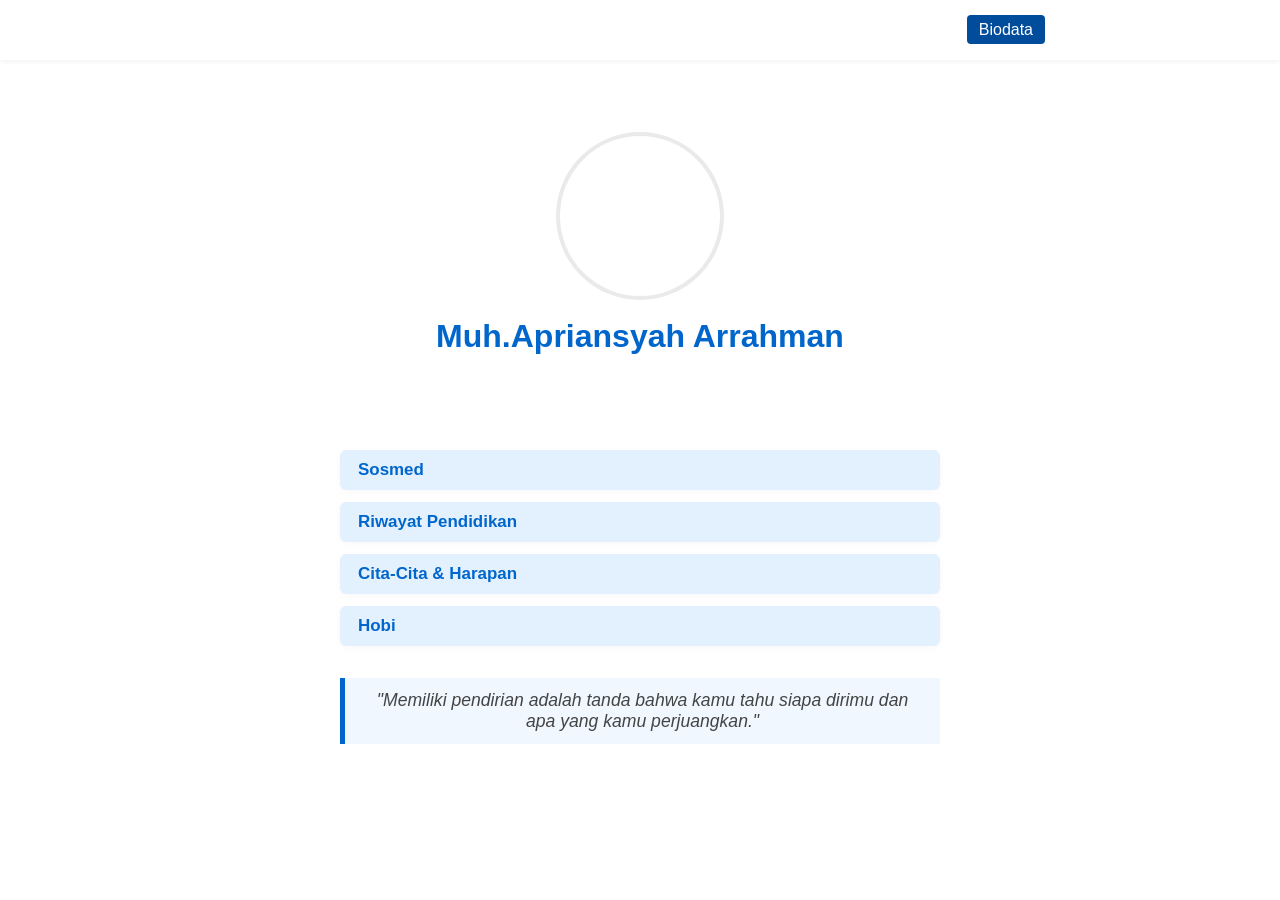
==== index.html @ 1ada5f0e "Update index.html" ====
<!DOCTYPE html>
<html lang="id">
<head>
  <meta charset="UTF-8">
  <title>Portofolio Muh.Apriansyah Arrahman</title>
  <meta name="viewport" content="width=device-width, initial-scale=1">
  <link rel="stylesheet" href="styles.css">
</head>
<body>
  <nav>
    <div class="logo">Portofolio Apriansyah</div>
    <ul>
      <li><a href="index.html" class="active">Biodata</a></li>
      <li><a href="sertifikat.html">Sertifikat & Tugas Axioo</a></li>
    </ul>
  </nav>
  <main>
    <section class="profile">
      <img src="https://lh3.googleusercontent.com/pw/AP1GczM9omMpFRRs9jEtkfubiuEHny5ncO3_6ibOb6iXV03_Xhl9aN7wzc6ErPuLuN6myYLabBY90lQU3naogq-uwGoFqXs6pdebX9ud8Vuxd70d9fZKc6xIDfNibgYt22-oZBkkeu_MbKSJtzGYifjt_HAG=w494-h878-s-no-gm?authuser=0.jpg" alt="Foto Profil" class="profile-img">
      <h1>Muh.Apriansyah Arrahman</h1>
      <p><strong>Tempat, Tanggal Lahir:</strong> Makassar, 27 April 2009</p>
      <p><strong>Alamat:</strong> Tae, Desa Rompegading</p>
      <div class="accordion">
        <div class="accordion-item">
          <button class="accordion-btn">Sosmed</button>
          <div class="accordion-content">
            <ul>
              <li>
                <a href="mailto:yayankyayank158@gmail.com" target="_blank">Gmail: yayankyayank158@gmail.com</a>
                <span class="desc">Email utama untuk kontak pribadi dan profesional.</span>
              </li>
              <li>
                <a href="https://www.instagram.com/2__YANZ__7" target="_blank">Instagram: 2__YANZ__7</a>
                <span class="desc">Akun utama Instagram.</span>
              </li>
              <li>
                <a href="https://www.instagram.com/daeng_balmond" target="_blank">Instagram: daeng_balmond</a>
                <span class="desc">Akun kedua Instagram.</span>
              </li>
              <li>
                <a href="https://wa.me/6282279405818" target="_blank">WhatsApp: 082279405818</a>
                <span class="desc">Nomor WhatsApp untuk komunikasi langsung.</span>
              </li>
              <li>
                <a href="https://linktr.ee/2__yazanova__7" target="_blank">Linktree: 2__yazanova__7</a>
                <span class="desc">Kumpulan semua sosial media dalam satu link.</span>
                <a href="https://open.spotify.com/playlist/4R5gS467TDxlMpwClTVDOT?si=AqBzMHuURHuiN7xP3XbJpg&pi=jsRCf9xqQNeu3" target="_blank">spotify: zanova playlist</a>
                <span class="desc">hanya playlist biasa doang kok.</span> 
              </li>
            </ul>
          </div>
        </div>
        <div class="accordion-item">
          <button class="accordion-btn">Riwayat Pendidikan</button>
          <div class="accordion-content">
            <ul>
              <li><strong>TK:</strong> TK Pembina</li>
              <li><strong>SD:</strong> SDN 3 Kalenrunge (Kelas 1 - 5), SDN 74 Lawara (Kelas 6)</li>
              <li><strong>SMP:</strong> SMPN 3 Lilliriaja</li>
              <li><strong>SMK:</strong> SMKN 3 Soppeng<br>
                  <span class="desc">Jurusan: Teknik Jaringan Komputer dan Telekomunikasi (TJKT)</span>
              </li>
            </ul>
          </div>
        </div>
        <div class="accordion-item">
          <button class="accordion-btn">Cita-Cita & Harapan</button>
          <div class="accordion-content">
            <p>Saya bercita-cita menjadi seorang wirausaha di bidang jaringan komputer atau sistem telekomunikasi. Harapan saya adalah terus belajar dan mengembangkan kemampuan saya untuk berkontribusi dalam dunia teknologi.</p>
          </div>
        </div>
        <div class="accordion-item">
          <button class="accordion-btn">Hobi</button>
          <div class="accordion-content">
            <ul>
              <li>Bermain game (Mobile Legend)</li>
              <li>Bulutangkis</li>
            </ul>
          </div>
        </div>
      </div>
      <blockquote>
        "Memiliki pendirian adalah tanda bahwa kamu tahu siapa dirimu dan apa yang kamu perjuangkan."
      </blockquote>
    </section>
  </main>
  <script src="script.js"></script>
</body>
</html>
---- styles.css ----
body {
  font-family: 'Segoe UI', Arial, sans-serif;
  /* Updated background to your specified image */
  background-image: url('https://images.unsplash.com/photo-1662638600476-d563fffbb072?q=80&w=870&auto=format& fit=pangkas&ixlib=rb-4.1.0&ixid=M3wxMjA3fDB8MHxwaG90by1wYWdlfHx8fGVufDB8fHx8fA%3D%3D.jpg');
  background-size: cover;
  background-repeat: no-repeat;
  background-attachment: fixed;
  background-position: center center;
  margin: 0;
  color: #ffffff;
  /* overflow-x: hidden; */ /* Ini bisa dihapus jika tidak ada lagi animasi horizontal */
}

nav {
  /* Transparent background with blur for navigation bar, no color */
  background: transparent; /* Remove the background color */
  backdrop-filter: blur(8px); /* Blur effect */
  color: #fff;
  display: flex;
  align-items: center;
  padding: 0 24px;
  height: 60px;
  box-shadow: 0 2px 4px rgba(0,0,0,0.05);
  transition: background 0.3s ease-in-out, box-shadow 0.3s ease-in-out; /* Smooth transition for background and shadow */
}

nav.scrolled {
  background: rgba(0, 0, 0, 0.7); /* Darker background when scrolled */
  box-shadow: 0 4px 8px rgba(0,0,0,0.2);
}

.logo {
  font-weight: bold;
  font-size: 1.3em;
  letter-spacing: 1px;
  margin-right: auto;
  /* opacity: 0; */ /* Hapus ini */
  /* transform: translateX(-20px); */ /* Hapus ini */
  /* animation: slideInLeft 0.5s forwards; */ /* Hapus ini */
}

nav ul {
  list-style: none;
  display: flex;
  gap: 18px;
  margin: 0;
  padding: 0;
}

nav ul li {
  /* opacity: 0; */ /* Hapus ini */
  /* transform: translateY(-20px); */ /* Hapus ini */
  /* animation: slideInTop 0.5s forwards; */ /* Hapus ini */
}

/* Hapus bagian ini jika tidak ada lagi staggering animation */
/* nav ul li:nth-child(1) { animation-delay: 0.1s; } */
/* nav ul li:nth-child(2) { animation-delay: 0.2s; } */

nav ul li a {
  color: #fff;
  text-decoration: none;
  font-weight: 500;
  padding: 6px 12px;
  border-radius: 4px;
  transition: background .2s, transform 0.2s ease-in-out; /* Add transform for hover animation */
}

nav ul li a.active, nav ul li a:hover {
  background: #024c9c;
  transform: translateY(-3px); /* Slightly lift on hover */
}

main {
  max-width: 600px;
  margin: 40px auto 0 auto;
  /* Transparent background with blur for main content box, no color */
  background: transparent; /* Remove the background color */
  backdrop-filter: blur(8px); /* Blur effect */
  border-radius: 10px;
  padding: 32px 28px;
  box-shadow: 0 4px 12px rgb(255, 255, 255);
}

.profile-img {
  width: 160px;
  height: 160px;
  object-fit: cover;
  border-radius: 50%;
  margin-bottom: 18px;
  border: 4px solid #eaeaea;
  display: block;
  margin-left: auto;
  margin-right: auto;
  /* opacity: 0; */ /* Hapus ini */
  /* transform: translateY(20px); */ /* Hapus ini */
  /* transition: opacity 0.6s ease-out, transform 0.6s ease-out; */ /* Hapus ini */
}

/* Hapus ini */
/* .profile-img.fade-in {
  opacity: 1;
  transform: translateY(0);
} */

h1 {
  margin-top: 0;
  text-align: center;
  font-size: 2em;
  color: #0066cc;
  /* opacity: 0; */ /* Hapus ini */
  /* transform: translateY(20px); */ /* Hapus ini */
  /* transition: opacity 0.6s ease-out 0.2s, transform 0.6s ease-out 0.2s; */ /* Hapus ini */
}

/* Hapus ini */
/* h1.fade-in {
  opacity: 1;
  transform: translateY(0);
} */

.profile p {
  margin: 8px 0;
  /* opacity: 0; */ /* Hapus ini */
  /* transform: translateY(20px); */ /* Hapus ini */
  /* transition: opacity 0.6s ease-out 0.4s, transform 0.6s ease-out 0.4s; */ /* Hapus ini */
}

/* Hapus ini */
/* .profile p.fade-in {
  opacity: 1;
  transform: translateY(0);
} */

.accordion {
  margin: 24px 0;
}

.accordion-item {
  margin-bottom: 12px;
  /* opacity: 0; */ /* Hapus ini */
  /* transform: translateY(20px); */ /* Hapus ini */
  /* transition: opacity 0.6s ease-out, transform 0.6s ease-out; */ /* Hapus ini */
}

/* Hapus ini */
/* .accordion-item.fade-in {
  opacity: 1;
  transform: translateY(0);
} */

.accordion-btn {
  width: 100%;
  font-size: 1.06em;
  background: #e3f1ff;
  color: #0066cc;
  border: none;
  border-radius: 6px;
  padding: 10px 18px;
  text-align: left;
  cursor: pointer;
  outline: none;
  transition: background .2s, transform 0.2s ease-in-out; /* Add transform for hover */
  font-weight: 600;
  box-shadow: 0 2px 8px rgba(0,0,0,0.03);
}

.accordion-btn:hover, .accordion-btn.active {
  background: #d0e7ff;
  transform: translateY(-2px); /* Slightly lift button on hover */
}

.accordion-content {
  max-height: 0;
  overflow: hidden;
  transition: max-height 0.3s ease-out;
  background: #f9fbff;
  border-radius: 0 0 6px 6px;
  padding: 0 18px;
  box-shadow: inset 0 1px 4px rgba(0,0,0,0.02);
}

.accordion-content p, .accordion-content ul {
  padding: 18px 0;
  margin: 0;
  line-height: 1.6;
  color: #333;
}

.accordion-content ul {
  list-style-type: disc;
  padding-left: 20px;
}

.accordion-content ul li {
  margin-bottom: 5px;
}

.accordion-content strong {
  color: #0066cc;
}

.accordion-content .desc {
  display: block;
  font-size: 0.85em;
  color: #666;
  padding-bottom: 10px;
}

blockquote {
  font-style: italic;
  margin: 32px 0;
  padding: 12px 20px;
  border-left: 5px solid #0066cc;
  background: #f0f7ff;
  color: #444;
  font-size: 1.1em;
  text-align: center;
  /* opacity: 0; */ /* Hapus ini */
  /* transform: scale(0.9); */ /* Hapus ini */
  /* transition: opacity 0.6s ease-out, transform 0.6s ease-out; */ /* Hapus ini */
}

/* Hapus ini */
/* blockquote.fade-in {
  opacity: 1;
  transform: scale(1);
} */

.certificates .accordion-content a {
  color: #0066cc;
  text-decoration: none;
  font-weight: 600;
}

.certificates .accordion-content a:hover {
  text-decoration: underline;
}

footer {
  text-align: center;
  padding: 24px;
  margin-top: 40px;
  color: #777;
  font-size: 0.9em;
  border-top: 1px solid #eee;
}

/* Keyframe animations for navigation (biarkan ini tetap ada jika Anda ingin animasi awal navbar) */
@keyframes slideInLeft {
  from {
    opacity: 0;
    transform: translateX(-20px);
  }
  to {
    opacity: 1;
    transform: translateX(0);
  }
}

@keyframes slideInTop {
  from {
    opacity: 0;
    transform: translateY(-20px);
  }
  to {
    opacity: 1;
    transform: translateY(0);
  }
}

@media (max-width: 768px) {
  nav {
    flex-direction: column;
    height: auto;
    padding: 12px 24px;
  }

  .logo {
    margin-right: 0;
    margin-bottom: 12px;
  }

  nav ul {
    width: 100%;
    justify-content: center;
  }

  main {
    margin: 20px auto 0 auto;
    padding: 24px 20px;
  }
}
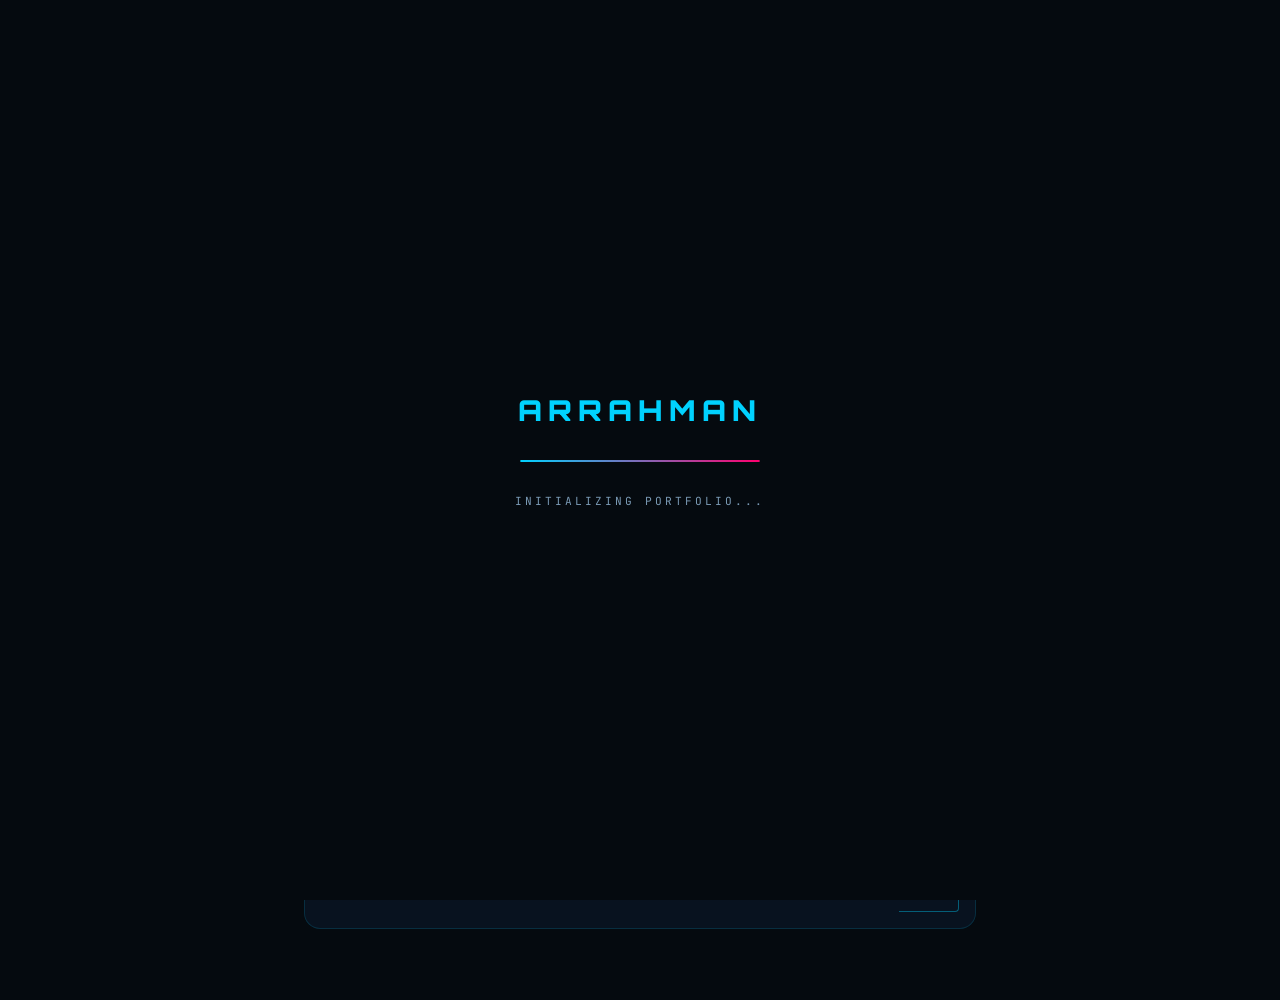
==== commit 2eda60ec: "Add files via upload" ====
--- a/index.html
+++ b/index.html
@@ -1,89 +1,176 @@
 <!DOCTYPE html>
-<html lang="id">
+<html lang="id" data-theme="dark">
 <head>
   <meta charset="UTF-8">
-  <title>Portofolio Muh.Apriansyah Arrahman</title>
+  <title>Apriansyah Arrahman — Portfolio</title>
   <meta name="viewport" content="width=device-width, initial-scale=1">
   <link rel="stylesheet" href="styles.css">
 </head>
 <body>
-  <nav>
-    <div class="logo">Portofolio Apriansyah</div>
+
+  <!-- CUSTOM CURSOR -->
+  <div class="cursor" id="cursor">
+    <div class="cursor-dot" id="cursor-dot"></div>
+  </div>
+  <div class="cursor cursor-ring" id="cursor-ring"></div>
+
+  <!-- LOADING SCREEN -->
+  <div id="loading-screen">
+    <div class="loader-logo">ARRAHMAN</div>
+    <div class="loader-bar-wrap">
+      <div class="loader-bar"></div>
+    </div>
+    <div class="loader-text">INITIALIZING PORTFOLIO...</div>
+  </div>
+
+  <!-- NAVBAR -->
+  <nav id="navbar">
+    <div class="logo">APRIANSYAH</div>
     <ul>
-      <li><a href="index.html" class="active">Biodata</a></li>
-      <li><a href="sertifikat.html">Sertifikat & Tugas Axioo</a></li>
+      <li><a href="index.html" class="active">[ BIODATA ]</a></li>
+      <li><a href="sertifikat.html">[ SERTIFIKAT ]</a></li>
     </ul>
+    <button class="theme-toggle" id="themeToggle" title="Toggle tema">🌙</button>
   </nav>
+
+  <!-- MAIN CONTENT -->
   <main>
     <section class="profile">
-      <img src="https://lh3.googleusercontent.com/pw/AP1GczM9omMpFRRs9jEtkfubiuEHny5ncO3_6ibOb6iXV03_Xhl9aN7wzc6ErPuLuN6myYLabBY90lQU3naogq-uwGoFqXs6pdebX9ud8Vuxd70d9fZKc6xIDfNibgYt22-oZBkkeu_MbKSJtzGYifjt_HAG=w494-h878-s-no-gm?authuser=0.jpg" alt="Foto Profil" class="profile-img">
-      <h1>Muh.Apriansyah Arrahman</h1>
-      <p><strong>Tempat, Tanggal Lahir:</strong> Makassar, 27 April 2009</p>
-      <p><strong>Alamat:</strong> Tae, Desa Rompegading</p>
-      <div class="accordion">
-        <div class="accordion-item">
-          <button class="accordion-btn">Sosmed</button>
-          <div class="accordion-content">
-            <ul>
-              <li>
-                <a href="mailto:yayankyayank158@gmail.com" target="_blank">Gmail: yayankyayank158@gmail.com</a>
-                <span class="desc">Email utama untuk kontak pribadi dan profesional.</span>
-              </li>
-              <li>
-                <a href="https://www.instagram.com/2__YANZ__7" target="_blank">Instagram: 2__YANZ__7</a>
-                <span class="desc">Akun utama Instagram.</span>
-              </li>
-              <li>
-                <a href="https://www.instagram.com/daeng_balmond" target="_blank">Instagram: daeng_balmond</a>
-                <span class="desc">Akun kedua Instagram.</span>
-              </li>
-              <li>
-                <a href="https://wa.me/6282279405818" target="_blank">WhatsApp: 082279405818</a>
-                <span class="desc">Nomor WhatsApp untuk komunikasi langsung.</span>
-              </li>
-              <li>
-                <a href="https://linktr.ee/2__yazanova__7" target="_blank">Linktree: 2__yazanova__7</a>
-                <span class="desc">Kumpulan semua sosial media dalam satu link.</span>
-                <a href="https://open.spotify.com/playlist/4R5gS467TDxlMpwClTVDOT?si=AqBzMHuURHuiN7xP3XbJpg&pi=jsRCf9xqQNeu3" target="_blank">spotify: zanova playlist</a>
-                <span class="desc">hanya playlist biasa doang kok.</span> 
-              </li>
-            </ul>
+
+      <div class="profile-card reveal" id="profile-card">
+        <div class="scanline"></div>
+
+        <!-- Photo -->
+        <div class="profile-img-wrap">
+          <img
+            src="https://lh3.googleusercontent.com/pw/AP1GczM9omMpFRRs9jEtkfubiuEHny5ncO3_6ibOb6iXV03_Xhl9aN7wzc6ErPuLuN6myYLabBY90lQU3naogq-uwGoFqXs6pdebX9ud8Vuxd70d9fZKc6xIDfNibgYt22-oZBkkeu_MbKSJtzGYifjt_HAG=w494-h878-s-no-gm?authuser=0.jpg"
+            alt="Foto Profil Apriansyah"
+            class="profile-img"
+          >
+        </div>
+
+        <h1 class="profile-name">Muh. Apriansyah Arrahman</h1>
+        <p class="profile-title">TJKT Student // Network & Telco Enthusiast</p>
+
+        <div class="profile-meta">
+          <span class="meta-chip"><span class="icon">📍</span> Tae, Rompegading</span>
+          <span class="meta-chip"><span class="icon">🎂</span> 27 April 2009</span>
+          <span class="meta-chip"><span class="icon">🏫</span> SMKN 3 Soppeng</span>
+        </div>
+
+        <div class="section-divider"></div>
+
+        <!-- Accordion -->
+        <div class="accordion">
+
+          <div class="accordion-item reveal">
+            <button class="accordion-btn">
+              <span class="accordion-btn-label">
+                <span class="accordion-icon">📡</span>
+                Sosial Media
+              </span>
+              <span class="accordion-arrow">▼</span>
+            </button>
+            <div class="accordion-content">
+              <div class="accordion-content-inner">
+                <ul>
+                  <li>
+                    <a href="mailto:yayankyayank158@gmail.com" target="_blank">✉ yayankyayank158@gmail.com</a>
+                    <span class="desc">Email utama untuk kontak pribadi dan profesional.</span>
+                  </li>
+                  <li>
+                    <a href="https://www.instagram.com/2__YANZ__7" target="_blank">📷 @2__YANZ__7</a>
+                    <span class="desc">Akun utama Instagram.</span>
+                  </li>
+                  <li>
+                    <a href="https://www.instagram.com/daeng_balmond" target="_blank">📷 @daeng_balmond</a>
+                    <span class="desc">Akun kedua Instagram.</span>
+                  </li>
+                  <li>
+                    <a href="https://wa.me/6282279405818" target="_blank">💬 082279405818</a>
+                    <span class="desc">WhatsApp untuk komunikasi langsung.</span>
+                  </li>
+                  <li>
+                    <a href="https://linktr.ee/2__yazanova__7" target="_blank">🌐 Linktree: 2__yazanova__7</a>
+                    <span class="desc">Semua sosial media dalam satu link.</span>
+                  </li>
+                  <li>
+                    <a href="https://open.spotify.com/playlist/4R5gS467TDxlMpwClTVDOT?si=AqBzMHuURHuiN7xP3XbJpg" target="_blank">🎵 Spotify Playlist — Zanova</a>
+                    <span class="desc">Playlist pribadi.</span>
+                  </li>
+                </ul>
+              </div>
+            </div>
           </div>
+
+          <div class="accordion-item reveal">
+            <button class="accordion-btn">
+              <span class="accordion-btn-label">
+                <span class="accordion-icon">🎓</span>
+                Riwayat Pendidikan
+              </span>
+              <span class="accordion-arrow">▼</span>
+            </button>
+            <div class="accordion-content">
+              <div class="accordion-content-inner">
+                <ul>
+                  <li><strong>TK:</strong> TK Pembina</li>
+                  <li><strong>SD:</strong> SDN 3 Kalenrunge (Kelas 1–5), SDN 74 Lawara (Kelas 6)</li>
+                  <li><strong>SMP:</strong> SMPN 3 Lilliriaja</li>
+                  <li>
+                    <strong>SMK:</strong> SMKN 3 Soppeng
+                    <span class="desc">Jurusan: Teknik Jaringan Komputer dan Telekomunikasi (TJKT)</span>
+                  </li>
+                </ul>
+              </div>
+            </div>
+          </div>
+
+          <div class="accordion-item reveal">
+            <button class="accordion-btn">
+              <span class="accordion-btn-label">
+                <span class="accordion-icon">🚀</span>
+                Cita-Cita & Harapan
+              </span>
+              <span class="accordion-arrow">▼</span>
+            </button>
+            <div class="accordion-content">
+              <div class="accordion-content-inner">
+                <p>Saya bercita-cita menjadi seorang wirausaha di bidang jaringan komputer atau sistem telekomunikasi. Harapan saya adalah terus belajar dan mengembangkan kemampuan untuk berkontribusi dalam dunia teknologi.</p>
+              </div>
+            </div>
+          </div>
+
+          <div class="accordion-item reveal">
+            <button class="accordion-btn">
+              <span class="accordion-btn-label">
+                <span class="accordion-icon">🎮</span>
+                Hobi
+              </span>
+              <span class="accordion-arrow">▼</span>
+            </button>
+            <div class="accordion-content">
+              <div class="accordion-content-inner">
+                <ul>
+                  <li>Bermain game — Mobile Legend</li>
+                  <li>Bulutangkis</li>
+                </ul>
+              </div>
+            </div>
+          </div>
+
         </div>
-        <div class="accordion-item">
-          <button class="accordion-btn">Riwayat Pendidikan</button>
-          <div class="accordion-content">
-            <ul>
-              <li><strong>TK:</strong> TK Pembina</li>
-              <li><strong>SD:</strong> SDN 3 Kalenrunge (Kelas 1 - 5), SDN 74 Lawara (Kelas 6)</li>
-              <li><strong>SMP:</strong> SMPN 3 Lilliriaja</li>
-              <li><strong>SMK:</strong> SMKN 3 Soppeng<br>
-                  <span class="desc">Jurusan: Teknik Jaringan Komputer dan Telekomunikasi (TJKT)</span>
-              </li>
-            </ul>
-          </div>
-        </div>
-        <div class="accordion-item">
-          <button class="accordion-btn">Cita-Cita & Harapan</button>
-          <div class="accordion-content">
-            <p>Saya bercita-cita menjadi seorang wirausaha di bidang jaringan komputer atau sistem telekomunikasi. Harapan saya adalah terus belajar dan mengembangkan kemampuan saya untuk berkontribusi dalam dunia teknologi.</p>
-          </div>
-        </div>
-        <div class="accordion-item">
-          <button class="accordion-btn">Hobi</button>
-          <div class="accordion-content">
-            <ul>
-              <li>Bermain game (Mobile Legend)</li>
-              <li>Bulutangkis</li>
-            </ul>
-          </div>
-        </div>
+
+        <div class="section-divider"></div>
+
+        <blockquote class="reveal">
+          "Memiliki pendirian adalah tanda bahwa kamu tahu siapa dirimu dan apa yang kamu perjuangkan."
+        </blockquote>
+
       </div>
-      <blockquote>
-        "Memiliki pendirian adalah tanda bahwa kamu tahu siapa dirimu dan apa yang kamu perjuangkan."
-      </blockquote>
     </section>
   </main>
+
   <script src="script.js"></script>
 </body>
 </html>
--- a/styles.css
+++ b/styles.css
@@ -1,293 +1,669 @@
+/* ============================================================
+   PORTOFOLIO APRIANSYAH — DARK MODERN CYBERPUNK REDESIGN
+   ============================================================ */
+
+@import url('https://fonts.googleapis.com/css2?family=Orbitron:wght@400;600;700;900&family=Rajdhani:wght@300;400;500;600;700&family=JetBrains+Mono:wght@300;400;500&display=swap');
+
+/* ─── CSS VARIABLES ─── */
+:root {
+  --bg-primary: #050a0f;
+  --bg-secondary: #080f18;
+  --bg-card: rgba(10, 20, 35, 0.85);
+  --bg-glass: rgba(0, 210, 255, 0.04);
+  --neon-cyan: #00d2ff;
+  --neon-magenta: #ff006e;
+  --neon-green: #00ff88;
+  --accent: #00d2ff;
+  --text-primary: #e8f4ff;
+  --text-secondary: #7a9ab5;
+  --text-muted: #3d5a72;
+  --border: rgba(0, 210, 255, 0.15);
+  --border-bright: rgba(0, 210, 255, 0.5);
+  --shadow-neon: 0 0 20px rgba(0, 210, 255, 0.3);
+  --shadow-magenta: 0 0 20px rgba(255, 0, 110, 0.3);
+  --transition: all 0.3s cubic-bezier(0.4, 0, 0.2, 1);
+}
+
+[data-theme="light"] {
+  --bg-primary: #f0f4f8;
+  --bg-secondary: #e2eaf3;
+  --bg-card: rgba(255, 255, 255, 0.9);
+  --bg-glass: rgba(0, 120, 200, 0.04);
+  --neon-cyan: #0077cc;
+  --neon-magenta: #cc0055;
+  --neon-green: #008844;
+  --accent: #0077cc;
+  --text-primary: #0a1628;
+  --text-secondary: #3a5a7a;
+  --text-muted: #7a9ab5;
+  --border: rgba(0, 100, 200, 0.15);
+  --border-bright: rgba(0, 100, 200, 0.5);
+  --shadow-neon: 0 0 20px rgba(0, 100, 200, 0.2);
+  --shadow-magenta: 0 0 20px rgba(200, 0, 80, 0.2);
+}
+
+/* ─── RESET & BASE ─── */
+*, *::before, *::after { box-sizing: border-box; margin: 0; padding: 0; }
+
+html { scroll-behavior: smooth; }
+
 body {
-  font-family: 'Segoe UI', Arial, sans-serif;
-  /* Updated background to your specified image */
-  background-image: url('https://images.unsplash.com/photo-1662638600476-d563fffbb072?q=80&w=870&auto=format& fit=pangkas&ixlib=rb-4.1.0&ixid=M3wxMjA3fDB8MHxwaG90by1wYWdlfHx8fGVufDB8fHx8fA%3D%3D.jpg');
-  background-size: cover;
-  background-repeat: no-repeat;
-  background-attachment: fixed;
-  background-position: center center;
-  margin: 0;
-  color: #ffffff;
-  /* overflow-x: hidden; */ /* Ini bisa dihapus jika tidak ada lagi animasi horizontal */
-}
-
+  font-family: 'Rajdhani', sans-serif;
+  background-color: var(--bg-primary);
+  color: var(--text-primary);
+  min-height: 100vh;
+  overflow-x: hidden;
+  transition: background-color 0.4s ease, color 0.4s ease;
+  cursor: none;
+}
+
+/* ─── CUSTOM CURSOR ─── */
+.cursor {
+  position: fixed;
+  pointer-events: none;
+  z-index: 9999;
+  mix-blend-mode: difference;
+}
+.cursor-dot {
+  width: 8px; height: 8px;
+  background: var(--neon-cyan);
+  border-radius: 50%;
+  transform: translate(-50%, -50%);
+  transition: transform 0.1s ease;
+}
+.cursor-ring {
+  width: 32px; height: 32px;
+  border: 1.5px solid var(--neon-cyan);
+  border-radius: 50%;
+  transform: translate(-50%, -50%);
+  transition: transform 0.15s ease, width 0.2s ease, height 0.2s ease, opacity 0.2s ease;
+  opacity: 0.6;
+}
+body:hover .cursor-ring { opacity: 0.6; }
+a:hover ~ .cursor .cursor-ring,
+button:hover ~ .cursor .cursor-ring { width: 48px; height: 48px; }
+
+/* ─── GRID BACKGROUND ─── */
+body::before {
+  content: '';
+  position: fixed;
+  inset: 0;
+  background-image:
+    linear-gradient(rgba(0, 210, 255, 0.03) 1px, transparent 1px),
+    linear-gradient(90deg, rgba(0, 210, 255, 0.03) 1px, transparent 1px);
+  background-size: 40px 40px;
+  pointer-events: none;
+  z-index: 0;
+  transition: opacity 0.4s ease;
+}
+
+[data-theme="light"] body::before { opacity: 0.4; }
+
+/* ─── LOADING SCREEN ─── */
+#loading-screen {
+  position: fixed;
+  inset: 0;
+  background: #050a0f;
+  z-index: 10000;
+  display: flex;
+  flex-direction: column;
+  align-items: center;
+  justify-content: center;
+  gap: 32px;
+  transition: opacity 0.6s ease, visibility 0.6s ease;
+}
+
+#loading-screen.hidden {
+  opacity: 0;
+  visibility: hidden;
+}
+
+.loader-logo {
+  font-family: 'Orbitron', monospace;
+  font-size: 1.8em;
+  font-weight: 900;
+  color: var(--neon-cyan);
+  letter-spacing: 6px;
+  text-transform: uppercase;
+  animation: glitch 2s infinite;
+}
+
+.loader-bar-wrap {
+  width: 240px;
+  height: 2px;
+  background: rgba(0, 210, 255, 0.15);
+  border-radius: 2px;
+  overflow: hidden;
+}
+
+.loader-bar {
+  height: 100%;
+  width: 0%;
+  background: linear-gradient(90deg, var(--neon-cyan), var(--neon-magenta));
+  border-radius: 2px;
+  animation: load 1.8s cubic-bezier(0.4, 0, 0.2, 1) forwards;
+  box-shadow: 0 0 12px var(--neon-cyan);
+}
+
+.loader-text {
+  font-family: 'JetBrains Mono', monospace;
+  font-size: 0.7em;
+  color: var(--text-secondary);
+  letter-spacing: 3px;
+  animation: blink 1s step-end infinite;
+}
+
+@keyframes load {
+  0% { width: 0%; }
+  30% { width: 40%; }
+  70% { width: 75%; }
+  100% { width: 100%; }
+}
+@keyframes blink { 50% { opacity: 0; } }
+@keyframes glitch {
+  0%, 90%, 100% { text-shadow: 0 0 10px var(--neon-cyan), 0 0 30px var(--neon-cyan); transform: none; }
+  92% { transform: skewX(-2deg); text-shadow: -2px 0 var(--neon-magenta), 2px 0 var(--neon-cyan); }
+  94% { transform: skewX(2deg); }
+  96% { transform: none; }
+}
+
+/* ─── NAVBAR ─── */
 nav {
-  /* Transparent background with blur for navigation bar, no color */
-  background: transparent; /* Remove the background color */
-  backdrop-filter: blur(8px); /* Blur effect */
-  color: #fff;
-  display: flex;
-  align-items: center;
-  padding: 0 24px;
-  height: 60px;
-  box-shadow: 0 2px 4px rgba(0,0,0,0.05);
-  transition: background 0.3s ease-in-out, box-shadow 0.3s ease-in-out; /* Smooth transition for background and shadow */
+  position: fixed;
+  top: 0; left: 0; right: 0;
+  z-index: 1000;
+  display: flex;
+  align-items: center;
+  justify-content: space-between;
+  padding: 0 40px;
+  height: 64px;
+  background: rgba(5, 10, 15, 0.8);
+  backdrop-filter: blur(20px);
+  border-bottom: 1px solid var(--border);
+  transition: var(--transition);
 }
 
 nav.scrolled {
-  background: rgba(0, 0, 0, 0.7); /* Darker background when scrolled */
-  box-shadow: 0 4px 8px rgba(0,0,0,0.2);
+  border-bottom-color: var(--border-bright);
+  box-shadow: 0 4px 30px rgba(0, 210, 255, 0.08);
 }
 
 .logo {
-  font-weight: bold;
-  font-size: 1.3em;
-  letter-spacing: 1px;
-  margin-right: auto;
-  /* opacity: 0; */ /* Hapus ini */
-  /* transform: translateX(-20px); */ /* Hapus ini */
-  /* animation: slideInLeft 0.5s forwards; */ /* Hapus ini */
+  font-family: 'Orbitron', monospace;
+  font-weight: 700;
+  font-size: 1em;
+  color: var(--neon-cyan);
+  letter-spacing: 3px;
+  text-transform: uppercase;
+  position: relative;
+}
+
+.logo::after {
+  content: '';
+  position: absolute;
+  bottom: -4px; left: 0;
+  width: 100%; height: 1px;
+  background: linear-gradient(90deg, var(--neon-cyan), transparent);
 }
 
 nav ul {
   list-style: none;
   display: flex;
-  gap: 18px;
-  margin: 0;
-  padding: 0;
-}
-
-nav ul li {
-  /* opacity: 0; */ /* Hapus ini */
-  /* transform: translateY(-20px); */ /* Hapus ini */
-  /* animation: slideInTop 0.5s forwards; */ /* Hapus ini */
-}
-
-/* Hapus bagian ini jika tidak ada lagi staggering animation */
-/* nav ul li:nth-child(1) { animation-delay: 0.1s; } */
-/* nav ul li:nth-child(2) { animation-delay: 0.2s; } */
+  gap: 8px;
+  align-items: center;
+}
 
 nav ul li a {
-  color: #fff;
+  font-family: 'JetBrains Mono', monospace;
+  font-size: 0.78em;
+  color: var(--text-secondary);
   text-decoration: none;
-  font-weight: 500;
-  padding: 6px 12px;
-  border-radius: 4px;
-  transition: background .2s, transform 0.2s ease-in-out; /* Add transform for hover animation */
-}
-
-nav ul li a.active, nav ul li a:hover {
-  background: #024c9c;
-  transform: translateY(-3px); /* Slightly lift on hover */
-}
-
+  padding: 6px 16px;
+  border-radius: 3px;
+  border: 1px solid transparent;
+  letter-spacing: 1px;
+  transition: var(--transition);
+  position: relative;
+  overflow: hidden;
+}
+
+nav ul li a::before {
+  content: '';
+  position: absolute;
+  inset: 0;
+  background: linear-gradient(135deg, rgba(0,210,255,0.1), rgba(255,0,110,0.05));
+  opacity: 0;
+  transition: opacity 0.3s;
+}
+
+nav ul li a:hover::before,
+nav ul li a.active::before { opacity: 1; }
+
+nav ul li a:hover,
+nav ul li a.active {
+  color: var(--neon-cyan);
+  border-color: var(--border-bright);
+  text-shadow: 0 0 10px rgba(0, 210, 255, 0.5);
+}
+
+/* Theme Toggle */
+.theme-toggle {
+  background: none;
+  border: 1px solid var(--border);
+  color: var(--text-secondary);
+  width: 36px; height: 36px;
+  border-radius: 6px;
+  cursor: pointer;
+  display: flex;
+  align-items: center;
+  justify-content: center;
+  font-size: 1em;
+  transition: var(--transition);
+  margin-left: 12px;
+}
+
+.theme-toggle:hover {
+  border-color: var(--border-bright);
+  color: var(--neon-cyan);
+  box-shadow: var(--shadow-neon);
+}
+
+/* ─── MAIN LAYOUT ─── */
 main {
-  max-width: 600px;
-  margin: 40px auto 0 auto;
-  /* Transparent background with blur for main content box, no color */
-  background: transparent; /* Remove the background color */
-  backdrop-filter: blur(8px); /* Blur effect */
-  border-radius: 10px;
-  padding: 32px 28px;
-  box-shadow: 0 4px 12px rgb(255, 255, 255);
-}
+  position: relative;
+  z-index: 1;
+  max-width: 720px;
+  margin: 100px auto 60px;
+  padding: 0 24px;
+}
+
+/* ─── PROFILE CARD ─── */
+.profile-card {
+  background: var(--bg-card);
+  border: 1px solid var(--border);
+  border-radius: 16px;
+  padding: 48px 40px 40px;
+  backdrop-filter: blur(20px);
+  position: relative;
+  overflow: hidden;
+  opacity: 0;
+  transform: translateY(30px);
+  transition: opacity 0.7s ease, transform 0.7s ease, box-shadow 0.3s ease;
+}
+
+.profile-card.visible {
+  opacity: 1;
+  transform: translateY(0);
+}
+
+.profile-card:hover {
+  box-shadow: var(--shadow-neon), 0 20px 60px rgba(0,0,0,0.5);
+  border-color: var(--border-bright);
+}
+
+/* Decorative corner accents */
+.profile-card::before,
+.profile-card::after {
+  content: '';
+  position: absolute;
+  width: 60px; height: 60px;
+  border-color: var(--neon-cyan);
+  border-style: solid;
+  opacity: 0.4;
+}
+.profile-card::before { top: 16px; left: 16px; border-width: 1px 0 0 1px; border-radius: 4px 0 0 0; }
+.profile-card::after  { bottom: 16px; right: 16px; border-width: 0 1px 1px 0; border-radius: 0 0 4px 0; }
+
+/* Scan line effect */
+.profile-card .scanline {
+  position: absolute;
+  top: 0; left: 0; right: 0;
+  height: 2px;
+  background: linear-gradient(90deg, transparent, var(--neon-cyan), transparent);
+  animation: scan 4s linear infinite;
+  opacity: 0.4;
+}
+
+@keyframes scan {
+  0%   { top: 0; opacity: 0; }
+  5%   { opacity: 0.4; }
+  95%  { opacity: 0.4; }
+  100% { top: 100%; opacity: 0; }
+}
+
+/* ─── PROFILE IMAGE ─── */
+.profile-img-wrap {
+  display: flex;
+  justify-content: center;
+  margin-bottom: 24px;
+  position: relative;
+}
+
+.profile-img-wrap::before {
+  content: '';
+  position: absolute;
+  width: 180px; height: 180px;
+  border-radius: 50%;
+  background: conic-gradient(var(--neon-cyan), var(--neon-magenta), var(--neon-cyan));
+  animation: spin 6s linear infinite;
+  opacity: 0.6;
+}
+
+@keyframes spin { to { transform: rotate(360deg); } }
 
 .profile-img {
-  width: 160px;
-  height: 160px;
+  width: 164px; height: 164px;
   object-fit: cover;
   border-radius: 50%;
-  margin-bottom: 18px;
-  border: 4px solid #eaeaea;
+  border: 3px solid var(--bg-primary);
+  position: relative;
+  z-index: 1;
   display: block;
-  margin-left: auto;
-  margin-right: auto;
-  /* opacity: 0; */ /* Hapus ini */
-  /* transform: translateY(20px); */ /* Hapus ini */
-  /* transition: opacity 0.6s ease-out, transform 0.6s ease-out; */ /* Hapus ini */
-}
-
-/* Hapus ini */
-/* .profile-img.fade-in {
+  filter: brightness(1.05) contrast(1.05);
+}
+
+/* ─── PROFILE INFO ─── */
+.profile-name {
+  font-family: 'Orbitron', monospace;
+  font-size: 1.5em;
+  font-weight: 700;
+  text-align: center;
+  color: var(--text-primary);
+  letter-spacing: 2px;
+  margin-bottom: 6px;
+}
+
+.profile-title {
+  text-align: center;
+  font-family: 'JetBrains Mono', monospace;
+  font-size: 0.72em;
+  color: var(--neon-cyan);
+  letter-spacing: 3px;
+  text-transform: uppercase;
+  margin-bottom: 24px;
+  opacity: 0.8;
+}
+
+.profile-meta {
+  display: flex;
+  gap: 16px;
+  justify-content: center;
+  flex-wrap: wrap;
+  margin-bottom: 32px;
+}
+
+.meta-chip {
+  font-family: 'JetBrains Mono', monospace;
+  font-size: 0.7em;
+  color: var(--text-secondary);
+  background: var(--bg-glass);
+  border: 1px solid var(--border);
+  border-radius: 20px;
+  padding: 4px 14px;
+  display: flex;
+  align-items: center;
+  gap: 6px;
+  letter-spacing: 0.5px;
+}
+
+.meta-chip .icon { font-size: 0.9em; }
+
+/* ─── SECTION DIVIDER ─── */
+.section-divider {
+  height: 1px;
+  background: linear-gradient(90deg, transparent, var(--border-bright), transparent);
+  margin: 28px 0;
+}
+
+/* ─── ACCORDION ─── */
+.accordion { display: flex; flex-direction: column; gap: 10px; }
+
+.accordion-item {
+  border: 1px solid var(--border);
+  border-radius: 8px;
+  overflow: hidden;
+  background: var(--bg-glass);
+  transition: var(--transition);
+  opacity: 0;
+  transform: translateX(-20px);
+}
+
+.accordion-item.visible {
   opacity: 1;
-  transform: translateY(0);
-} */
-
-h1 {
-  margin-top: 0;
-  text-align: center;
-  font-size: 2em;
-  color: #0066cc;
-  /* opacity: 0; */ /* Hapus ini */
-  /* transform: translateY(20px); */ /* Hapus ini */
-  /* transition: opacity 0.6s ease-out 0.2s, transform 0.6s ease-out 0.2s; */ /* Hapus ini */
-}
-
-/* Hapus ini */
-/* h1.fade-in {
-  opacity: 1;
-  transform: translateY(0);
-} */
-
-.profile p {
-  margin: 8px 0;
-  /* opacity: 0; */ /* Hapus ini */
-  /* transform: translateY(20px); */ /* Hapus ini */
-  /* transition: opacity 0.6s ease-out 0.4s, transform 0.6s ease-out 0.4s; */ /* Hapus ini */
-}
-
-/* Hapus ini */
-/* .profile p.fade-in {
-  opacity: 1;
-  transform: translateY(0);
-} */
-
-.accordion {
-  margin: 24px 0;
-}
-
-.accordion-item {
-  margin-bottom: 12px;
-  /* opacity: 0; */ /* Hapus ini */
-  /* transform: translateY(20px); */ /* Hapus ini */
-  /* transition: opacity 0.6s ease-out, transform 0.6s ease-out; */ /* Hapus ini */
-}
-
-/* Hapus ini */
-/* .accordion-item.fade-in {
-  opacity: 1;
-  transform: translateY(0);
-} */
+  transform: translateX(0);
+}
+
+.accordion-item:hover {
+  border-color: var(--border-bright);
+}
 
 .accordion-btn {
   width: 100%;
-  font-size: 1.06em;
-  background: #e3f1ff;
-  color: #0066cc;
+  background: none;
   border: none;
-  border-radius: 6px;
-  padding: 10px 18px;
+  padding: 14px 20px;
   text-align: left;
   cursor: pointer;
-  outline: none;
-  transition: background .2s, transform 0.2s ease-in-out; /* Add transform for hover */
+  display: flex;
+  align-items: center;
+  justify-content: space-between;
+  color: var(--text-primary);
+  font-family: 'Rajdhani', sans-serif;
+  font-size: 1em;
   font-weight: 600;
-  box-shadow: 0 2px 8px rgba(0,0,0,0.03);
-}
-
-.accordion-btn:hover, .accordion-btn.active {
-  background: #d0e7ff;
-  transform: translateY(-2px); /* Slightly lift button on hover */
+  letter-spacing: 1px;
+  transition: var(--transition);
+}
+
+.accordion-btn:hover { color: var(--neon-cyan); }
+
+.accordion-btn.active { color: var(--neon-cyan); }
+
+.accordion-arrow {
+  font-size: 0.8em;
+  color: var(--neon-cyan);
+  transition: transform 0.3s ease;
+  font-family: 'JetBrains Mono', monospace;
+}
+
+.accordion-btn.active .accordion-arrow { transform: rotate(180deg); }
+
+.accordion-btn-label {
+  display: flex;
+  align-items: center;
+  gap: 10px;
+}
+
+.accordion-icon {
+  width: 24px; height: 24px;
+  border: 1px solid var(--border-bright);
+  border-radius: 4px;
+  display: flex;
+  align-items: center;
+  justify-content: center;
+  font-size: 0.8em;
+  color: var(--neon-cyan);
 }
 
 .accordion-content {
   max-height: 0;
   overflow: hidden;
-  transition: max-height 0.3s ease-out;
-  background: #f9fbff;
-  border-radius: 0 0 6px 6px;
-  padding: 0 18px;
-  box-shadow: inset 0 1px 4px rgba(0,0,0,0.02);
-}
-
-.accordion-content p, .accordion-content ul {
-  padding: 18px 0;
-  margin: 0;
-  line-height: 1.6;
-  color: #333;
+  transition: max-height 0.4s cubic-bezier(0.4, 0, 0.2, 1);
+}
+
+.accordion-content-inner {
+  padding: 4px 20px 18px;
+  font-family: 'Rajdhani', sans-serif;
+  font-size: 0.97em;
+  color: var(--text-secondary);
+  line-height: 1.7;
+  border-top: 1px solid var(--border);
 }
 
 .accordion-content ul {
-  list-style-type: disc;
-  padding-left: 20px;
+  list-style: none;
+  padding: 0;
 }
 
 .accordion-content ul li {
-  margin-bottom: 5px;
-}
-
-.accordion-content strong {
-  color: #0066cc;
-}
-
-.accordion-content .desc {
+  padding: 6px 0;
+  border-bottom: 1px solid rgba(0,210,255,0.05);
+  display: flex;
+  flex-direction: column;
+  gap: 2px;
+}
+
+.accordion-content ul li:last-child { border-bottom: none; }
+
+.accordion-content ul li::before {
+  content: '▸';
+  color: var(--neon-cyan);
+  margin-right: 8px;
+  font-size: 0.8em;
+}
+
+.accordion-content ul li a {
+  color: var(--neon-cyan);
+  text-decoration: none;
+  font-family: 'JetBrains Mono', monospace;
+  font-size: 0.85em;
+  transition: color 0.2s;
+}
+
+.accordion-content ul li a:hover {
+  color: var(--neon-magenta);
+  text-decoration: underline;
+}
+
+.desc {
   display: block;
-  font-size: 0.85em;
-  color: #666;
-  padding-bottom: 10px;
-}
-
+  font-size: 0.82em;
+  color: var(--text-muted);
+  padding-left: 18px;
+  font-style: italic;
+}
+
+.accordion-content strong { color: var(--neon-cyan); font-weight: 600; }
+
+/* ─── BLOCKQUOTE ─── */
 blockquote {
+  position: relative;
+  margin: 32px 0 0;
+  padding: 20px 24px 20px 36px;
+  border-left: 2px solid var(--neon-cyan);
+  background: var(--bg-glass);
+  border-radius: 0 8px 8px 0;
+  font-family: 'Rajdhani', sans-serif;
+  font-size: 1.05em;
   font-style: italic;
-  margin: 32px 0;
-  padding: 12px 20px;
-  border-left: 5px solid #0066cc;
-  background: #f0f7ff;
-  color: #444;
-  font-size: 1.1em;
+  color: var(--text-secondary);
+  opacity: 0;
+  transform: translateY(20px);
+  transition: opacity 0.7s ease 0.4s, transform 0.7s ease 0.4s;
+}
+
+blockquote.visible { opacity: 1; transform: translateY(0); }
+
+blockquote::before {
+  content: '"';
+  position: absolute;
+  top: -10px; left: 12px;
+  font-size: 3em;
+  color: var(--neon-cyan);
+  font-family: Georgia, serif;
+  opacity: 0.4;
+  line-height: 1;
+}
+
+/* ─── CERTIFICATES PAGE ─── */
+.certificates h2 {
+  font-family: 'Orbitron', monospace;
+  font-size: 1.2em;
+  color: var(--neon-cyan);
+  letter-spacing: 4px;
+  text-transform: uppercase;
+  margin-bottom: 28px;
   text-align: center;
-  /* opacity: 0; */ /* Hapus ini */
-  /* transform: scale(0.9); */ /* Hapus ini */
-  /* transition: opacity 0.6s ease-out, transform 0.6s ease-out; */ /* Hapus ini */
-}
-
-/* Hapus ini */
-/* blockquote.fade-in {
-  opacity: 1;
-  transform: scale(1);
-} */
+  position: relative;
+}
+
+.certificates h2::after {
+  content: '';
+  display: block;
+  width: 60px;
+  height: 2px;
+  background: linear-gradient(90deg, var(--neon-cyan), var(--neon-magenta));
+  margin: 8px auto 0;
+}
 
 .certificates .accordion-content a {
-  color: #0066cc;
+  color: var(--neon-cyan);
   text-decoration: none;
-  font-weight: 600;
+  font-family: 'JetBrains Mono', monospace;
+  font-size: 0.82em;
+  display: inline-flex;
+  align-items: center;
+  gap: 6px;
+  padding: 8px 16px;
+  border: 1px solid var(--border-bright);
+  border-radius: 4px;
+  margin-top: 10px;
+  transition: var(--transition);
 }
 
 .certificates .accordion-content a:hover {
-  text-decoration: underline;
-}
-
-footer {
-  text-align: center;
-  padding: 24px;
-  margin-top: 40px;
-  color: #777;
-  font-size: 0.9em;
-  border-top: 1px solid #eee;
-}
-
-/* Keyframe animations for navigation (biarkan ini tetap ada jika Anda ingin animasi awal navbar) */
-@keyframes slideInLeft {
-  from {
-    opacity: 0;
-    transform: translateX(-20px);
-  }
-  to {
-    opacity: 1;
-    transform: translateX(0);
-  }
-}
-
-@keyframes slideInTop {
-  from {
-    opacity: 0;
-    transform: translateY(-20px);
-  }
-  to {
-    opacity: 1;
-    transform: translateY(0);
-  }
-}
-
+  background: rgba(0, 210, 255, 0.08);
+  box-shadow: var(--shadow-neon);
+  transform: translateX(4px);
+}
+
+/* ─── SCROLL ANIMATIONS ─── */
+.reveal {
+  opacity: 0;
+  transform: translateY(24px);
+  transition: opacity 0.6s ease, transform 0.6s ease;
+}
+.reveal.visible { opacity: 1; transform: translateY(0); }
+
+/* ─── SCROLLBAR ─── */
+::-webkit-scrollbar { width: 4px; }
+::-webkit-scrollbar-track { background: var(--bg-primary); }
+::-webkit-scrollbar-thumb {
+  background: var(--neon-cyan);
+  border-radius: 2px;
+  opacity: 0.5;
+}
+
+/* ─── RESPONSIVE ─── */
 @media (max-width: 768px) {
   nav {
-    flex-direction: column;
-    height: auto;
-    padding: 12px 24px;
+    padding: 0 20px;
+    height: 56px;
   }
-
-  .logo {
-    margin-right: 0;
-    margin-bottom: 12px;
-  }
-
-  nav ul {
-    width: 100%;
-    justify-content: center;
-  }
-
-  main {
-    margin: 20px auto 0 auto;
-    padding: 24px 20px;
-  }
-}+  .logo { font-size: 0.85em; letter-spacing: 2px; }
+  main { margin-top: 80px; padding: 0 16px; }
+  .profile-card { padding: 36px 24px 32px; }
+  .profile-name { font-size: 1.2em; }
+  body { cursor: auto; }
+  .cursor { display: none; }
+}
+
+/* ─── LIGHT THEME OVERRIDES ─── */
+[data-theme="light"] body::before {
+  background-image:
+    linear-gradient(rgba(0, 100, 200, 0.05) 1px, transparent 1px),
+    linear-gradient(90deg, rgba(0, 100, 200, 0.05) 1px, transparent 1px);
+}
+
+[data-theme="light"] nav {
+  background: rgba(240, 244, 248, 0.85);
+  border-bottom-color: rgba(0, 100, 200, 0.15);
+}
+
+[data-theme="light"] .profile-card {
+  box-shadow: 0 8px 40px rgba(0, 100, 200, 0.08);
+}
+
+[data-theme="light"] .accordion-content-inner {
+  background: rgba(255,255,255,0.5);
+}
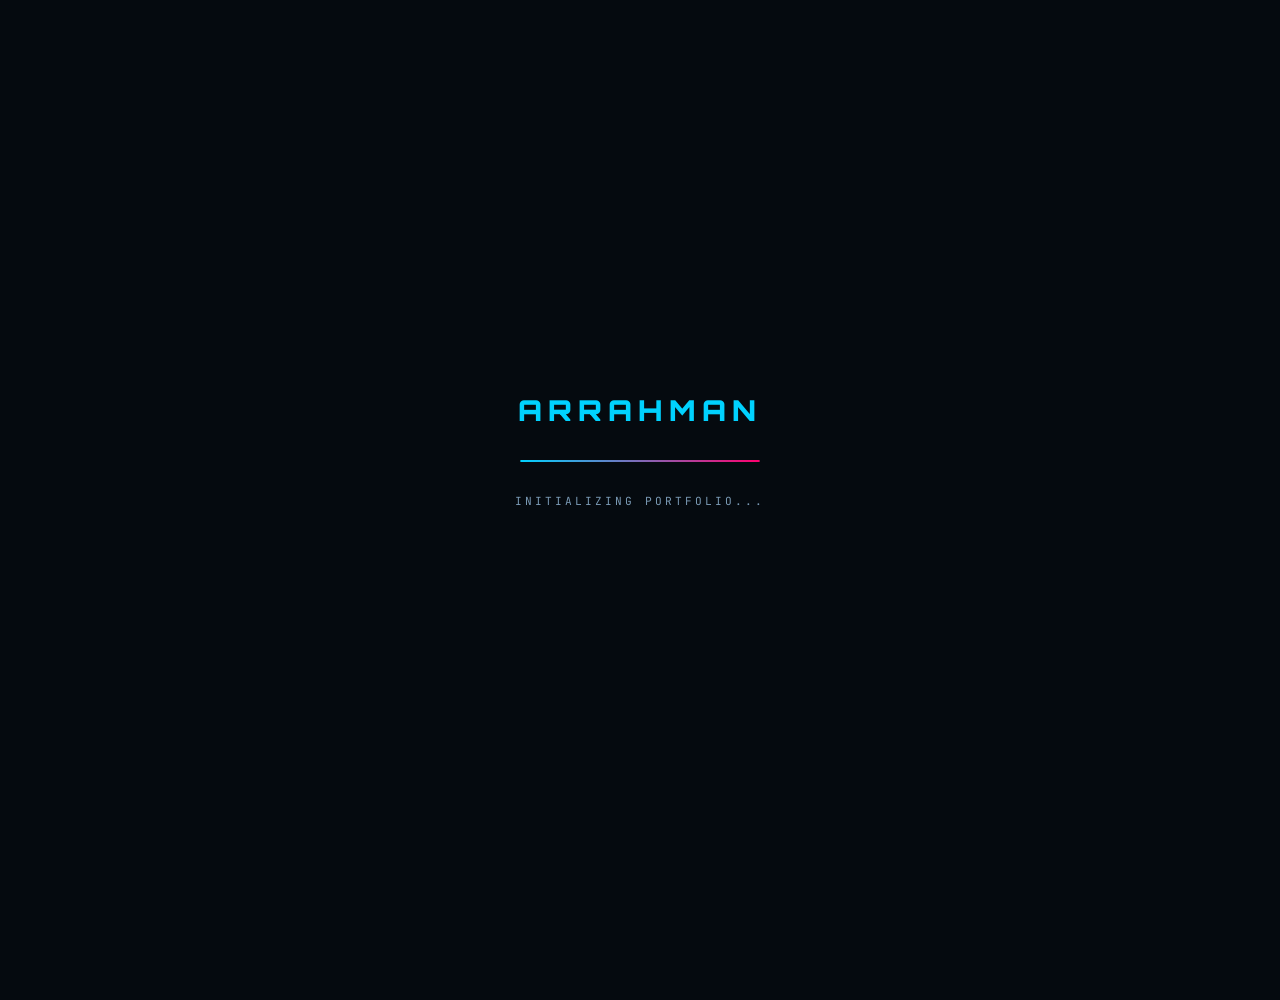
==== commit 53cf8d53: "Change script tag to use module type" ====
--- a/index.html
+++ b/index.html
@@ -171,6 +171,6 @@
     </section>
   </main>
 
-  <script src="script.js"></script>
+  <script type="module" src="script.js"></script>
 </body>
 </html>
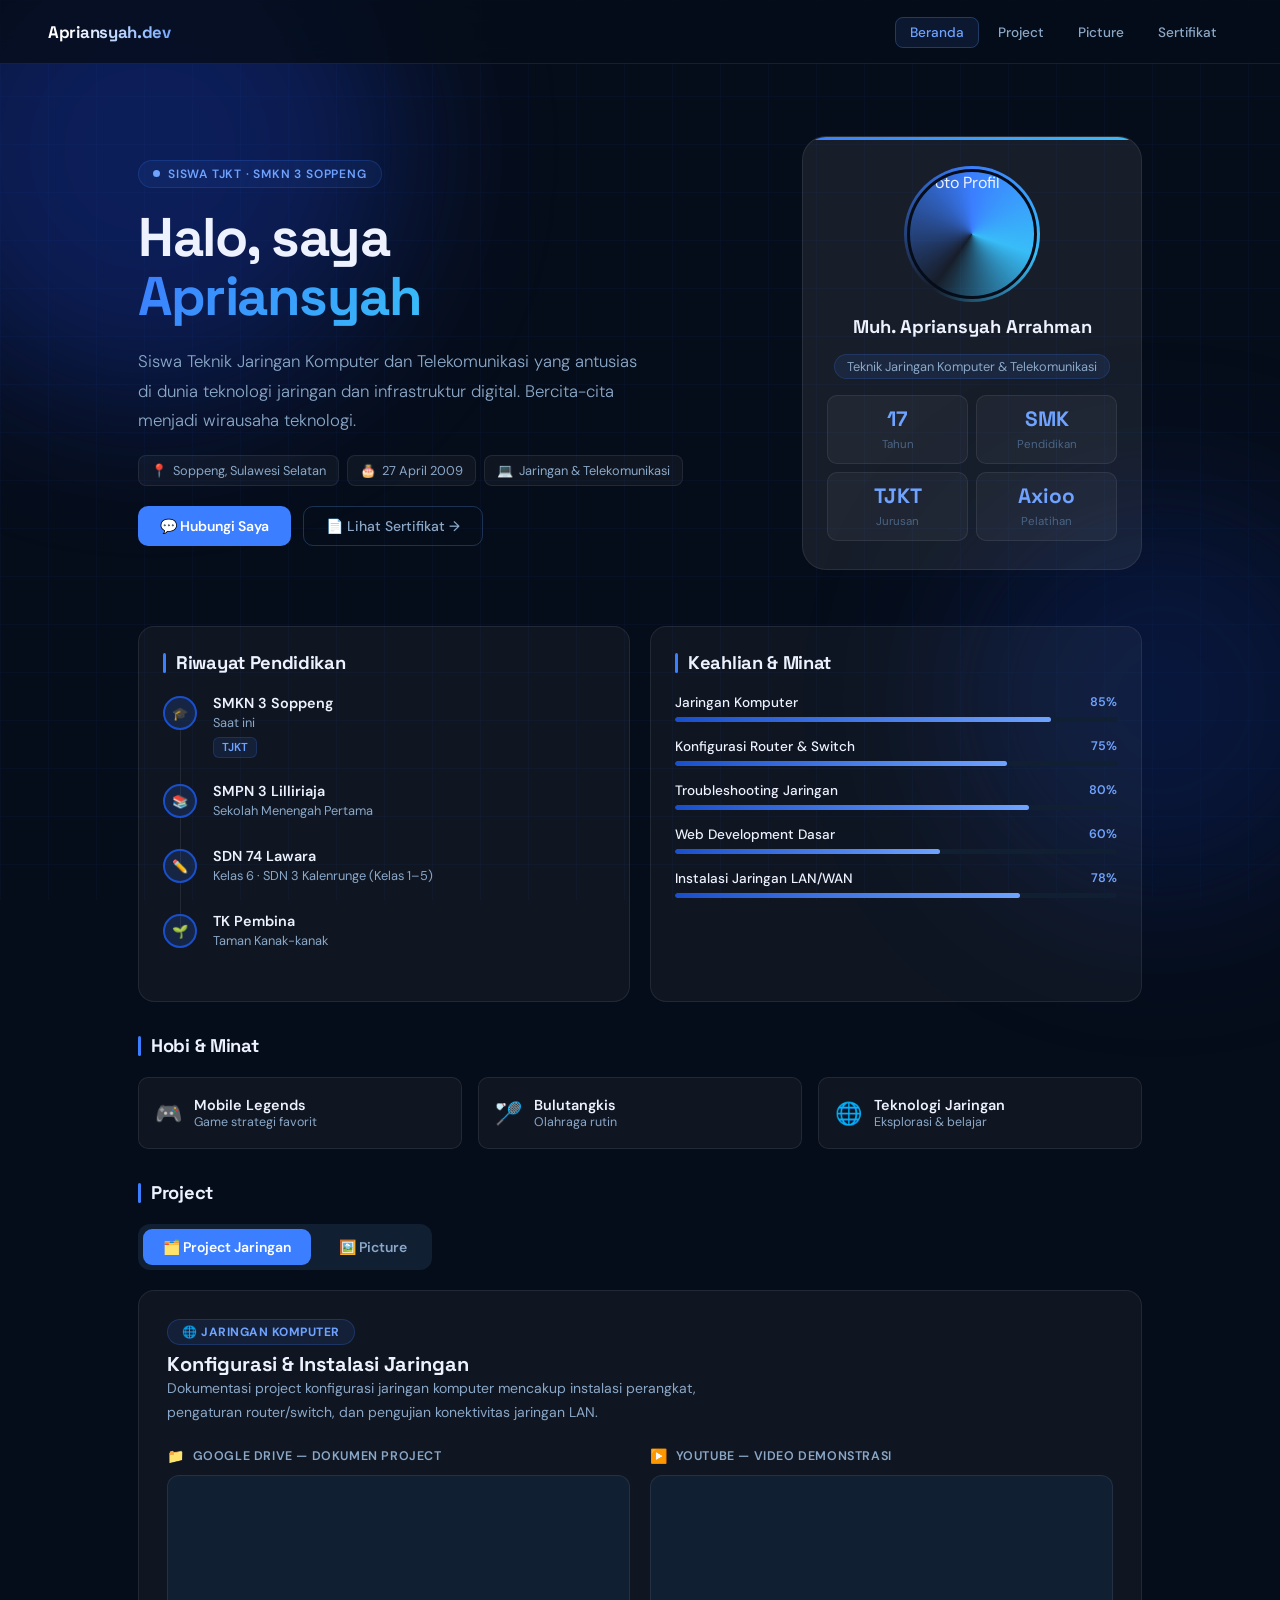
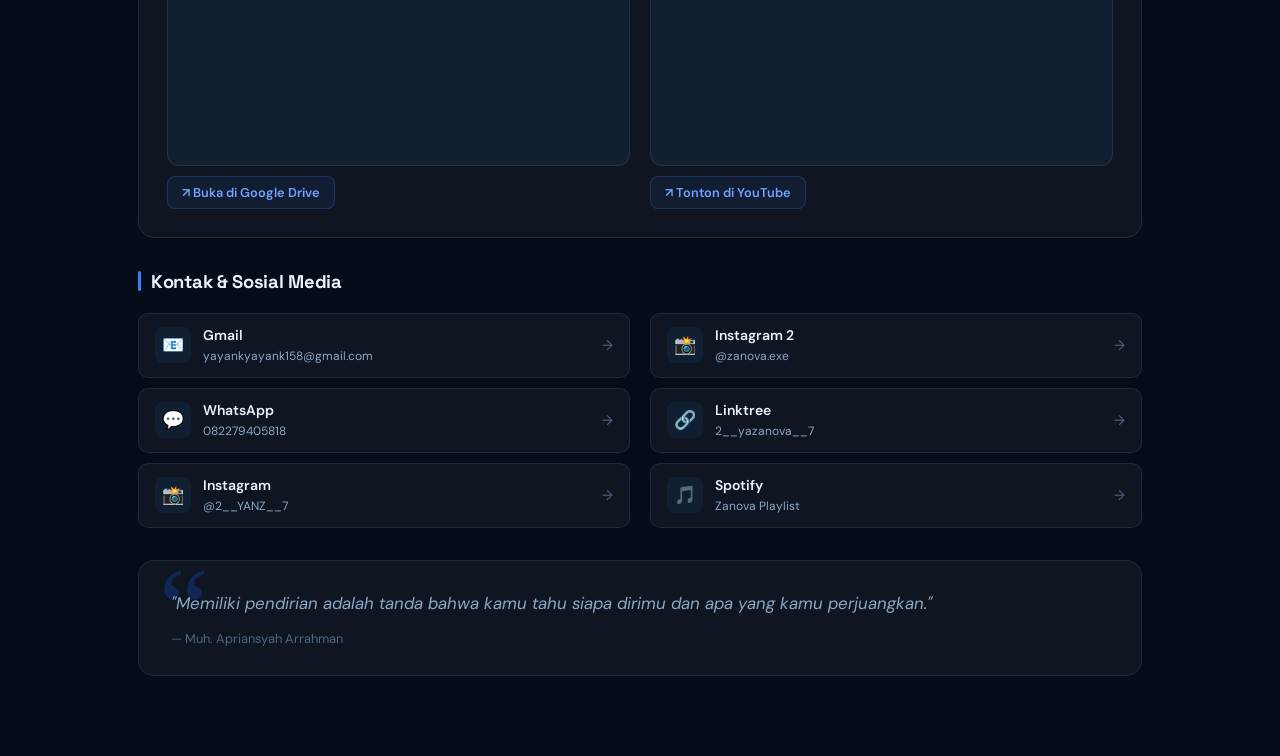
==== commit 00bf96e3: "Add files via upload" ====
--- a/index.html
+++ b/index.html
@@ -1,176 +1,307 @@
 <!DOCTYPE html>
-<html lang="id" data-theme="dark">
+<html lang="id">
 <head>
   <meta charset="UTF-8">
-  <title>Apriansyah Arrahman — Portfolio</title>
+  <title>Muh. Apriansyah Arrahman — Portofolio</title>
   <meta name="viewport" content="width=device-width, initial-scale=1">
   <link rel="stylesheet" href="styles.css">
 </head>
 <body>
-
-  <!-- CUSTOM CURSOR -->
-  <div class="cursor" id="cursor">
-    <div class="cursor-dot" id="cursor-dot"></div>
-  </div>
-  <div class="cursor cursor-ring" id="cursor-ring"></div>
-
-  <!-- LOADING SCREEN -->
-  <div id="loading-screen">
-    <div class="loader-logo">ARRAHMAN</div>
-    <div class="loader-bar-wrap">
-      <div class="loader-bar"></div>
+  <div class="bg-grid"></div>
+  <div class="bg-glow bg-glow-1"></div>
+  <div class="bg-glow bg-glow-2"></div>
+
+  <nav id="navbar">
+    <div class="nav-logo">Apriansyah.dev</div>
+
+    <!-- HAMBURGER -->
+    <button class="hamburger" id="hamburger" aria-label="Menu">
+      <span></span><span></span><span></span>
+    </button>
+
+    <!-- DESKTOP + MOBILE MENU -->
+    <ul class="nav-menu" id="navMenu">
+      <li><a href="index.html" class="active">Beranda</a></li>
+      <li><a href="#projects" class="nav-link-scroll">Project</a></li>
+      <li><a href="#pictures">Picture</a></li>
+      <li><a href="sertifikat.html">Sertifikat</a></li>
+    </ul>
+
+    <!-- MOBILE OVERLAY -->
+    <div class="nav-overlay" id="navOverlay"></div>
+  </nav>
+
+  <main>
+    <!-- HERO -->
+    <section class="hero">
+      <div class="hero-left">
+        <div class="hero-eyebrow">
+          <span class="hero-dot"></span>
+          Siswa TJKT · SMKN 3 Soppeng
+        </div>
+        <h1 class="hero-name">
+          Halo, saya<br><span>Apriansyah</span>
+        </h1>
+        <p class="hero-desc">
+          Siswa Teknik Jaringan Komputer dan Telekomunikasi yang antusias di dunia teknologi jaringan dan infrastruktur digital. Bercita-cita menjadi wirausaha teknologi.
+        </p>
+        <div class="hero-pills">
+          <div class="hero-pill"><span class="hero-pill-icon">📍</span> Soppeng, Sulawesi Selatan</div>
+          <div class="hero-pill"><span class="hero-pill-icon">🎂</span> 27 April 2009</div>
+          <div class="hero-pill"><span class="hero-pill-icon">💻</span> Jaringan & Telekomunikasi</div>
+        </div>
+        <div class="hero-cta">
+          <a href="https://wa.me/6282279405818" target="_blank" class="btn-primary">💬 Hubungi Saya</a>
+          <a href="sertifikat.html" class="btn-ghost">📄 Lihat Sertifikat →</a>
+        </div>
+      </div>
+
+      <div class="hero-card">
+        <div class="profile-ring">
+          <img src="https://lh3.googleusercontent.com/pw/AP1GczM9omMpFRRs9jEtkfubiuEHny5ncO3_6ibOb6iXV03_Xhl9aN7wzc6ErPuLuN6myYLabBY90lQU3naogq-uwGoFqXs6pdebX9ud8Vuxd70d9fZKc6xIDfNibgYt22-oZBkkeu_MbKSJtzGYifjt_HAG=w494-h878-s-no-gm?authuser=0.jpg" alt="Foto Profil" class="profile-img">
+        </div>
+        <div class="card-name">Muh. Apriansyah Arrahman</div>
+        <div class="card-role">Teknik Jaringan Komputer &amp; Telekomunikasi</div>
+        <div class="card-stats">
+          <div class="stat-box"><span class="stat-val">17</span><span class="stat-lbl">Tahun</span></div>
+          <div class="stat-box"><span class="stat-val">SMK</span><span class="stat-lbl">Pendidikan</span></div>
+          <div class="stat-box"><span class="stat-val">TJKT</span><span class="stat-lbl">Jurusan</span></div>
+          <div class="stat-box"><span class="stat-val">Axioo</span><span class="stat-lbl">Pelatihan</span></div>
+        </div>
+      </div>
+    </section>
+
+    <div class="sections-wrap">
+
+      <!-- PENDIDIKAN + SKILL -->
+      <div class="two-col">
+        <div class="card anim anim-1">
+          <div class="section-label">
+            <div class="section-label-bar"></div>
+            <h2>Riwayat Pendidikan</h2>
+          </div>
+          <div class="timeline">
+            <div class="timeline-item">
+              <div class="tl-dot">🎓</div>
+              <div class="tl-body">
+                <div class="tl-title">SMKN 3 Soppeng</div>
+                <div class="tl-sub">Saat ini</div>
+                <span class="tl-badge">TJKT</span>
+              </div>
+            </div>
+            <div class="timeline-item">
+              <div class="tl-dot">📚</div>
+              <div class="tl-body">
+                <div class="tl-title">SMPN 3 Lilliriaja</div>
+                <div class="tl-sub">Sekolah Menengah Pertama</div>
+              </div>
+            </div>
+            <div class="timeline-item">
+              <div class="tl-dot">✏️</div>
+              <div class="tl-body">
+                <div class="tl-title">SDN 74 Lawara</div>
+                <div class="tl-sub">Kelas 6 · SDN 3 Kalenrunge (Kelas 1–5)</div>
+              </div>
+            </div>
+            <div class="timeline-item">
+              <div class="tl-dot">🌱</div>
+              <div class="tl-body">
+                <div class="tl-title">TK Pembina</div>
+                <div class="tl-sub">Taman Kanak-kanak</div>
+              </div>
+            </div>
+          </div>
+        </div>
+
+        <div class="card anim anim-2">
+          <div class="section-label">
+            <div class="section-label-bar"></div>
+            <h2>Keahlian & Minat</h2>
+          </div>
+          <div class="skills-list">
+            <div class="skill-item">
+              <div class="skill-header"><span class="skill-name">Jaringan Komputer</span><span class="skill-pct">85%</span></div>
+              <div class="skill-bar"><div class="skill-fill" data-pct="85"></div></div>
+            </div>
+            <div class="skill-item">
+              <div class="skill-header"><span class="skill-name">Konfigurasi Router & Switch</span><span class="skill-pct">75%</span></div>
+              <div class="skill-bar"><div class="skill-fill" data-pct="75"></div></div>
+            </div>
+            <div class="skill-item">
+              <div class="skill-header"><span class="skill-name">Troubleshooting Jaringan</span><span class="skill-pct">80%</span></div>
+              <div class="skill-bar"><div class="skill-fill" data-pct="80"></div></div>
+            </div>
+            <div class="skill-item">
+              <div class="skill-header"><span class="skill-name">Web Development Dasar</span><span class="skill-pct">60%</span></div>
+              <div class="skill-bar"><div class="skill-fill" data-pct="60"></div></div>
+            </div>
+            <div class="skill-item">
+              <div class="skill-header"><span class="skill-name">Instalasi Jaringan LAN/WAN</span><span class="skill-pct">78%</span></div>
+              <div class="skill-bar"><div class="skill-fill" data-pct="78"></div></div>
+            </div>
+          </div>
+        </div>
+      </div>
+
+      <!-- HOBI -->
+      <div class="anim anim-3">
+        <div class="section-label">
+          <div class="section-label-bar"></div>
+          <h2>Hobi & Minat</h2>
+        </div>
+        <div class="three-col">
+          <div class="hobby-card">
+            <span class="hobby-icon">🎮</span>
+            <div><div class="hobby-title">Mobile Legends</div><div class="hobby-sub">Game strategi favorit</div></div>
+          </div>
+          <div class="hobby-card">
+            <span class="hobby-icon">🏸</span>
+            <div><div class="hobby-title">Bulutangkis</div><div class="hobby-sub">Olahraga rutin</div></div>
+          </div>
+          <div class="hobby-card">
+            <span class="hobby-icon">🌐</span>
+            <div><div class="hobby-title">Teknologi Jaringan</div><div class="hobby-sub">Eksplorasi & belajar</div></div>
+          </div>
+        </div>
+      </div>
+
+      <!-- ═══════════════════════════════════ -->
+      <!-- PROJECT SECTION                    -->
+      <!-- ═══════════════════════════════════ -->
+      <section id="projects" class="anim">
+        <div class="section-label">
+          <div class="section-label-bar"></div>
+          <h2>Project</h2>
+        </div>
+
+        <!-- TAB TOGGLE -->
+        <div class="tab-bar">
+          <button class="tab-btn active" data-tab="project">🗂️ Project Jaringan</button>
+          <button class="tab-btn" data-tab="picture">🖼️ Picture</button>
+        </div>
+
+        <!-- TAB: PROJECT -->
+        <div class="tab-content active" id="tab-project">
+          <div class="project-card">
+            <div class="project-header">
+              <div class="project-badge">🌐 Jaringan Komputer</div>
+              <h3 class="project-title">Konfigurasi & Instalasi Jaringan</h3>
+              <p class="project-desc">
+                Dokumentasi project konfigurasi jaringan komputer mencakup instalasi perangkat, pengaturan router/switch, dan pengujian konektivitas jaringan LAN.
+              </p>
+            </div>
+
+            <!-- PREVIEWS GRID -->
+            <div class="preview-grid">
+
+              <!-- DRIVE PREVIEW -->
+              <div class="preview-box">
+                <div class="preview-label">
+                  <span class="preview-icon">📁</span>
+                  <span>Google Drive — Dokumen Project</span>
+                </div>
+                <div class="drive-preview">
+                  <iframe
+                    src="https://drive.google.com/file/d/1hk3Bp2Rj3OBfcArjoG_fAipIFEGNNukd/preview"
+                    allow="autoplay"
+                    allowfullscreen
+                    class="preview-iframe"
+                    title="Project Jaringan - Google Drive">
+                  </iframe>
+                </div>
+                <a href="https://drive.google.com/file/d/1hk3Bp2Rj3OBfcArjoG_fAipIFEGNNukd/view?usp=sharing" target="_blank" class="preview-open-btn">
+                  ↗ Buka di Google Drive
+                </a>
+              </div>
+
+              <!-- YOUTUBE PREVIEW -->
+              <div class="preview-box">
+                <div class="preview-label">
+                  <span class="preview-icon">▶️</span>
+                  <span>YouTube — Video Demonstrasi</span>
+                </div>
+                <div class="yt-preview">
+                  <iframe
+                    src="https://www.youtube.com/embed/SZwUMdHcf8g"
+                    allow="accelerometer; autoplay; clipboard-write; encrypted-media; gyroscope; picture-in-picture"
+                    allowfullscreen
+                    class="preview-iframe"
+                    title="Video Project Jaringan">
+                  </iframe>
+                </div>
+                <a href="https://youtu.be/SZwUMdHcf8g?si=clj3Bp4WYUg2OPdJ" target="_blank" class="preview-open-btn">
+                  ↗ Tonton di YouTube
+                </a>
+              </div>
+
+            </div><!-- /preview-grid -->
+          </div>
+        </div>
+
+        <!-- TAB: PICTURE -->
+        <div class="tab-content" id="tab-picture">
+          <div class="not-found-box">
+            <div class="not-found-icon">🖼️</div>
+            <h3 class="not-found-title">Belum Ada Foto</h3>
+            <p class="not-found-desc">Galeri foto belum tersedia saat ini.<br>Segera hadir — <em>coming soon!</em></p>
+          </div>
+        </div>
+
+      </section>
+
+      <!-- SOSMED -->
+      <div class="anim anim-4">
+        <div class="section-label">
+          <div class="section-label-bar"></div>
+          <h2>Kontak & Sosial Media</h2>
+        </div>
+        <div class="two-col">
+          <div class="sosmed-grid">
+            <a href="mailto:yayankyayank158@gmail.com" target="_blank" class="sosmed-item">
+              <div class="sosmed-icon">📧</div>
+              <div><span class="sosmed-label">Gmail</span><span class="sosmed-desc">yayankyayank158@gmail.com</span></div>
+              <span class="sosmed-arrow">→</span>
+            </a>
+            <a href="https://wa.me/6282279405818" target="_blank" class="sosmed-item">
+              <div class="sosmed-icon">💬</div>
+              <div><span class="sosmed-label">WhatsApp</span><span class="sosmed-desc">082279405818</span></div>
+              <span class="sosmed-arrow">→</span>
+            </a>
+            <a href="https://www.instagram.com/2__YANZ__7" target="_blank" class="sosmed-item">
+              <div class="sosmed-icon">📸</div>
+              <div><span class="sosmed-label">Instagram</span><span class="sosmed-desc">@2__YANZ__7</span></div>
+              <span class="sosmed-arrow">→</span>
+            </a>
+          </div>
+          <div class="sosmed-grid">
+            <a href="https://www.instagram.com/zanova.exe" target="_blank" class="sosmed-item">
+              <div class="sosmed-icon">📸</div>
+              <div><span class="sosmed-label">Instagram 2</span><span class="sosmed-desc">@zanova.exe</span></div>
+              <span class="sosmed-arrow">→</span>
+            </a>
+            <a href="https://linktr.ee/2__yazanova__7" target="_blank" class="sosmed-item">
+              <div class="sosmed-icon">🔗</div>
+              <div><span class="sosmed-label">Linktree</span><span class="sosmed-desc">2__yazanova__7</span></div>
+              <span class="sosmed-arrow">→</span>
+            </a>
+            <a href="https://open.spotify.com/playlist/4R5gS467TDxlMpwClTVDOT" target="_blank" class="sosmed-item">
+              <div class="sosmed-icon">🎵</div>
+              <div><span class="sosmed-label">Spotify</span><span class="sosmed-desc">Zanova Playlist</span></div>
+              <span class="sosmed-arrow">→</span>
+            </a>
+          </div>
+        </div>
+      </div>
+
+      <!-- QUOTE -->
+      <div class="quote-card anim">
+        <p class="quote-text">"Memiliki pendirian adalah tanda bahwa kamu tahu siapa dirimu dan apa yang kamu perjuangkan."</p>
+        <p class="quote-attr">— Muh. Apriansyah Arrahman</p>
+      </div>
+
     </div>
-    <div class="loader-text">INITIALIZING PORTFOLIO...</div>
-  </div>
-
-  <!-- NAVBAR -->
-  <nav id="navbar">
-    <div class="logo">APRIANSYAH</div>
-    <ul>
-      <li><a href="index.html" class="active">[ BIODATA ]</a></li>
-      <li><a href="sertifikat.html">[ SERTIFIKAT ]</a></li>
-    </ul>
-    <button class="theme-toggle" id="themeToggle" title="Toggle tema">🌙</button>
-  </nav>
-
-  <!-- MAIN CONTENT -->
-  <main>
-    <section class="profile">
-
-      <div class="profile-card reveal" id="profile-card">
-        <div class="scanline"></div>
-
-        <!-- Photo -->
-        <div class="profile-img-wrap">
-          <img
-            src="https://lh3.googleusercontent.com/pw/AP1GczM9omMpFRRs9jEtkfubiuEHny5ncO3_6ibOb6iXV03_Xhl9aN7wzc6ErPuLuN6myYLabBY90lQU3naogq-uwGoFqXs6pdebX9ud8Vuxd70d9fZKc6xIDfNibgYt22-oZBkkeu_MbKSJtzGYifjt_HAG=w494-h878-s-no-gm?authuser=0.jpg"
-            alt="Foto Profil Apriansyah"
-            class="profile-img"
-          >
-        </div>
-
-        <h1 class="profile-name">Muh. Apriansyah Arrahman</h1>
-        <p class="profile-title">TJKT Student // Network & Telco Enthusiast</p>
-
-        <div class="profile-meta">
-          <span class="meta-chip"><span class="icon">📍</span> Tae, Rompegading</span>
-          <span class="meta-chip"><span class="icon">🎂</span> 27 April 2009</span>
-          <span class="meta-chip"><span class="icon">🏫</span> SMKN 3 Soppeng</span>
-        </div>
-
-        <div class="section-divider"></div>
-
-        <!-- Accordion -->
-        <div class="accordion">
-
-          <div class="accordion-item reveal">
-            <button class="accordion-btn">
-              <span class="accordion-btn-label">
-                <span class="accordion-icon">📡</span>
-                Sosial Media
-              </span>
-              <span class="accordion-arrow">▼</span>
-            </button>
-            <div class="accordion-content">
-              <div class="accordion-content-inner">
-                <ul>
-                  <li>
-                    <a href="mailto:yayankyayank158@gmail.com" target="_blank">✉ yayankyayank158@gmail.com</a>
-                    <span class="desc">Email utama untuk kontak pribadi dan profesional.</span>
-                  </li>
-                  <li>
-                    <a href="https://www.instagram.com/2__YANZ__7" target="_blank">📷 @2__YANZ__7</a>
-                    <span class="desc">Akun utama Instagram.</span>
-                  </li>
-                  <li>
-                    <a href="https://www.instagram.com/daeng_balmond" target="_blank">📷 @daeng_balmond</a>
-                    <span class="desc">Akun kedua Instagram.</span>
-                  </li>
-                  <li>
-                    <a href="https://wa.me/6282279405818" target="_blank">💬 082279405818</a>
-                    <span class="desc">WhatsApp untuk komunikasi langsung.</span>
-                  </li>
-                  <li>
-                    <a href="https://linktr.ee/2__yazanova__7" target="_blank">🌐 Linktree: 2__yazanova__7</a>
-                    <span class="desc">Semua sosial media dalam satu link.</span>
-                  </li>
-                  <li>
-                    <a href="https://open.spotify.com/playlist/4R5gS467TDxlMpwClTVDOT?si=AqBzMHuURHuiN7xP3XbJpg" target="_blank">🎵 Spotify Playlist — Zanova</a>
-                    <span class="desc">Playlist pribadi.</span>
-                  </li>
-                </ul>
-              </div>
-            </div>
-          </div>
-
-          <div class="accordion-item reveal">
-            <button class="accordion-btn">
-              <span class="accordion-btn-label">
-                <span class="accordion-icon">🎓</span>
-                Riwayat Pendidikan
-              </span>
-              <span class="accordion-arrow">▼</span>
-            </button>
-            <div class="accordion-content">
-              <div class="accordion-content-inner">
-                <ul>
-                  <li><strong>TK:</strong> TK Pembina</li>
-                  <li><strong>SD:</strong> SDN 3 Kalenrunge (Kelas 1–5), SDN 74 Lawara (Kelas 6)</li>
-                  <li><strong>SMP:</strong> SMPN 3 Lilliriaja</li>
-                  <li>
-                    <strong>SMK:</strong> SMKN 3 Soppeng
-                    <span class="desc">Jurusan: Teknik Jaringan Komputer dan Telekomunikasi (TJKT)</span>
-                  </li>
-                </ul>
-              </div>
-            </div>
-          </div>
-
-          <div class="accordion-item reveal">
-            <button class="accordion-btn">
-              <span class="accordion-btn-label">
-                <span class="accordion-icon">🚀</span>
-                Cita-Cita & Harapan
-              </span>
-              <span class="accordion-arrow">▼</span>
-            </button>
-            <div class="accordion-content">
-              <div class="accordion-content-inner">
-                <p>Saya bercita-cita menjadi seorang wirausaha di bidang jaringan komputer atau sistem telekomunikasi. Harapan saya adalah terus belajar dan mengembangkan kemampuan untuk berkontribusi dalam dunia teknologi.</p>
-              </div>
-            </div>
-          </div>
-
-          <div class="accordion-item reveal">
-            <button class="accordion-btn">
-              <span class="accordion-btn-label">
-                <span class="accordion-icon">🎮</span>
-                Hobi
-              </span>
-              <span class="accordion-arrow">▼</span>
-            </button>
-            <div class="accordion-content">
-              <div class="accordion-content-inner">
-                <ul>
-                  <li>Bermain game — Mobile Legend</li>
-                  <li>Bulutangkis</li>
-                </ul>
-              </div>
-            </div>
-          </div>
-
-        </div>
-
-        <div class="section-divider"></div>
-
-        <blockquote class="reveal">
-          "Memiliki pendirian adalah tanda bahwa kamu tahu siapa dirimu dan apa yang kamu perjuangkan."
-        </blockquote>
-
-      </div>
-    </section>
   </main>
 
-  <script type="module" src="script.js"></script>
+  <script src="script.js"></script>
 </body>
 </html>
--- a/styles.css
+++ b/styles.css
@@ -1,669 +1,497 @@
-/* ============================================================
-   PORTOFOLIO APRIANSYAH — DARK MODERN CYBERPUNK REDESIGN
-   ============================================================ */
-
-@import url('https://fonts.googleapis.com/css2?family=Orbitron:wght@400;600;700;900&family=Rajdhani:wght@300;400;500;600;700&family=JetBrains+Mono:wght@300;400;500&display=swap');
-
-/* ─── CSS VARIABLES ─── */
+@import url('https://fonts.googleapis.com/css2?family=DM+Sans:ital,opsz,wght@0,9..40,300;0,9..40,400;0,9..40,500;0,9..40,600;0,9..40,700;1,9..40,300&family=Space+Grotesk:wght@300;400;500;600;700&display=swap');
+
 :root {
-  --bg-primary: #050a0f;
-  --bg-secondary: #080f18;
-  --bg-card: rgba(10, 20, 35, 0.85);
-  --bg-glass: rgba(0, 210, 255, 0.04);
-  --neon-cyan: #00d2ff;
-  --neon-magenta: #ff006e;
-  --neon-green: #00ff88;
-  --accent: #00d2ff;
-  --text-primary: #e8f4ff;
-  --text-secondary: #7a9ab5;
-  --text-muted: #3d5a72;
-  --border: rgba(0, 210, 255, 0.15);
-  --border-bright: rgba(0, 210, 255, 0.5);
-  --shadow-neon: 0 0 20px rgba(0, 210, 255, 0.3);
-  --shadow-magenta: 0 0 20px rgba(255, 0, 110, 0.3);
-  --transition: all 0.3s cubic-bezier(0.4, 0, 0.2, 1);
-}
-
-[data-theme="light"] {
-  --bg-primary: #f0f4f8;
-  --bg-secondary: #e2eaf3;
-  --bg-card: rgba(255, 255, 255, 0.9);
-  --bg-glass: rgba(0, 120, 200, 0.04);
-  --neon-cyan: #0077cc;
-  --neon-magenta: #cc0055;
-  --neon-green: #008844;
-  --accent: #0077cc;
-  --text-primary: #0a1628;
-  --text-secondary: #3a5a7a;
-  --text-muted: #7a9ab5;
-  --border: rgba(0, 100, 200, 0.15);
-  --border-bright: rgba(0, 100, 200, 0.5);
-  --shadow-neon: 0 0 20px rgba(0, 100, 200, 0.2);
-  --shadow-magenta: 0 0 20px rgba(200, 0, 80, 0.2);
-}
-
-/* ─── RESET & BASE ─── */
-*, *::before, *::after { box-sizing: border-box; margin: 0; padding: 0; }
-
-html { scroll-behavior: smooth; }
+  --bg: #060D1A;
+  --bg2: #0C1829;
+  --bg3: #111F33;
+  --surface: rgba(255,255,255,0.04);
+  --surface2: rgba(255,255,255,0.07);
+  --border: rgba(255,255,255,0.08);
+  --border2: rgba(99,163,255,0.25);
+  --blue: #3B7EFF;
+  --blue2: #6FA3FF;
+  --blue3: #1A4FCC;
+  --cyan: #38BDF8;
+  --text: #EEF2FF;
+  --text2: #8BA8C8;
+  --text3: #4A6585;
+  --radius: 16px;
+  --radius-sm: 10px;
+}
+
+*,*::before,*::after{box-sizing:border-box;margin:0;padding:0;}
+html{scroll-behavior:smooth;}
 
 body {
-  font-family: 'Rajdhani', sans-serif;
-  background-color: var(--bg-primary);
-  color: var(--text-primary);
+  font-family: 'DM Sans', sans-serif;
+  background: var(--bg);
+  color: var(--text);
   min-height: 100vh;
   overflow-x: hidden;
-  transition: background-color 0.4s ease, color 0.4s ease;
-  cursor: none;
-}
-
-/* ─── CUSTOM CURSOR ─── */
-.cursor {
-  position: fixed;
-  pointer-events: none;
-  z-index: 9999;
-  mix-blend-mode: difference;
-}
-.cursor-dot {
-  width: 8px; height: 8px;
-  background: var(--neon-cyan);
-  border-radius: 50%;
-  transform: translate(-50%, -50%);
-  transition: transform 0.1s ease;
-}
-.cursor-ring {
-  width: 32px; height: 32px;
-  border: 1.5px solid var(--neon-cyan);
-  border-radius: 50%;
-  transform: translate(-50%, -50%);
-  transition: transform 0.15s ease, width 0.2s ease, height 0.2s ease, opacity 0.2s ease;
-  opacity: 0.6;
-}
-body:hover .cursor-ring { opacity: 0.6; }
-a:hover ~ .cursor .cursor-ring,
-button:hover ~ .cursor .cursor-ring { width: 48px; height: 48px; }
-
-/* ─── GRID BACKGROUND ─── */
-body::before {
-  content: '';
-  position: fixed;
-  inset: 0;
-  background-image:
-    linear-gradient(rgba(0, 210, 255, 0.03) 1px, transparent 1px),
-    linear-gradient(90deg, rgba(0, 210, 255, 0.03) 1px, transparent 1px);
-  background-size: 40px 40px;
-  pointer-events: none;
-  z-index: 0;
-  transition: opacity 0.4s ease;
-}
-
-[data-theme="light"] body::before { opacity: 0.4; }
-
-/* ─── LOADING SCREEN ─── */
-#loading-screen {
-  position: fixed;
-  inset: 0;
-  background: #050a0f;
-  z-index: 10000;
-  display: flex;
-  flex-direction: column;
+}
+
+/* BG EFFECTS */
+.bg-grid {
+  position: fixed; inset: 0; z-index: 0; pointer-events: none;
+  background-image: linear-gradient(rgba(59,126,255,0.04) 1px, transparent 1px),
+    linear-gradient(90deg, rgba(59,126,255,0.04) 1px, transparent 1px);
+  background-size: 48px 48px;
+}
+.bg-glow {
+  position: fixed; pointer-events: none; z-index: 0;
+  border-radius: 50%; filter: blur(80px); opacity: 0.35;
+}
+.bg-glow-1 { width: 500px; height: 500px; top: -100px; left: -100px; background: #1A3FCC; }
+.bg-glow-2 { width: 400px; height: 400px; bottom: 0; right: -80px; background: #0E2A7A; }
+
+/* NAV */
+nav {
+  position: fixed; top: 0; left: 0; right: 0; z-index: 200;
+  height: 64px; display: flex; align-items: center;
+  padding: 0 48px;
+  background: rgba(6,13,26,0.8);
+  backdrop-filter: blur(24px);
+  border-bottom: 1px solid var(--border);
+  transition: background 0.3s;
+}
+nav.scrolled { background: rgba(6,13,26,0.96); }
+.nav-logo {
+  font-family: 'Space Grotesk', sans-serif;
+  font-weight: 700; font-size: 1.05rem; margin-right: auto;
+  background: linear-gradient(120deg, #fff 20%, var(--blue2));
+  -webkit-background-clip: text; -webkit-text-fill-color: transparent; background-clip: text;
+  letter-spacing: -0.3px;
+}
+nav ul { list-style: none; display: flex; gap: 4px; }
+nav ul li a {
+  font-size: 0.85rem; font-weight: 500; color: var(--text2);
+  text-decoration: none; padding: 6px 14px; border-radius: 8px;
+  border: 1px solid transparent; transition: all 0.2s;
+}
+nav ul li a:hover { color: var(--text); background: var(--surface); border-color: var(--border); }
+nav ul li a.active { color: var(--blue2); background: rgba(59,126,255,0.1); border-color: var(--border2); }
+
+/* LAYOUT */
+main { position: relative; z-index: 1; padding-top: 64px; }
+
+/* HERO */
+.hero {
+  display: grid; grid-template-columns: 1fr 340px; gap: 48px;
+  max-width: 1100px; margin: 0 auto; padding: 72px 48px 56px;
   align-items: center;
-  justify-content: center;
-  gap: 32px;
-  transition: opacity 0.6s ease, visibility 0.6s ease;
-}
-
-#loading-screen.hidden {
-  opacity: 0;
-  visibility: hidden;
-}
-
-.loader-logo {
-  font-family: 'Orbitron', monospace;
-  font-size: 1.8em;
-  font-weight: 900;
-  color: var(--neon-cyan);
-  letter-spacing: 6px;
-  text-transform: uppercase;
-  animation: glitch 2s infinite;
-}
-
-.loader-bar-wrap {
-  width: 240px;
-  height: 2px;
-  background: rgba(0, 210, 255, 0.15);
-  border-radius: 2px;
-  overflow: hidden;
-}
-
-.loader-bar {
-  height: 100%;
-  width: 0%;
-  background: linear-gradient(90deg, var(--neon-cyan), var(--neon-magenta));
-  border-radius: 2px;
-  animation: load 1.8s cubic-bezier(0.4, 0, 0.2, 1) forwards;
-  box-shadow: 0 0 12px var(--neon-cyan);
-}
-
-.loader-text {
-  font-family: 'JetBrains Mono', monospace;
-  font-size: 0.7em;
-  color: var(--text-secondary);
-  letter-spacing: 3px;
-  animation: blink 1s step-end infinite;
-}
-
-@keyframes load {
-  0% { width: 0%; }
-  30% { width: 40%; }
-  70% { width: 75%; }
-  100% { width: 100%; }
-}
-@keyframes blink { 50% { opacity: 0; } }
-@keyframes glitch {
-  0%, 90%, 100% { text-shadow: 0 0 10px var(--neon-cyan), 0 0 30px var(--neon-cyan); transform: none; }
-  92% { transform: skewX(-2deg); text-shadow: -2px 0 var(--neon-magenta), 2px 0 var(--neon-cyan); }
-  94% { transform: skewX(2deg); }
-  96% { transform: none; }
-}
-
-/* ─── NAVBAR ─── */
-nav {
-  position: fixed;
-  top: 0; left: 0; right: 0;
-  z-index: 1000;
-  display: flex;
-  align-items: center;
-  justify-content: space-between;
-  padding: 0 40px;
-  height: 64px;
-  background: rgba(5, 10, 15, 0.8);
-  backdrop-filter: blur(20px);
-  border-bottom: 1px solid var(--border);
-  transition: var(--transition);
-}
-
-nav.scrolled {
-  border-bottom-color: var(--border-bright);
-  box-shadow: 0 4px 30px rgba(0, 210, 255, 0.08);
-}
-
-.logo {
-  font-family: 'Orbitron', monospace;
-  font-weight: 700;
-  font-size: 1em;
-  color: var(--neon-cyan);
-  letter-spacing: 3px;
-  text-transform: uppercase;
-  position: relative;
-}
-
-.logo::after {
-  content: '';
-  position: absolute;
-  bottom: -4px; left: 0;
-  width: 100%; height: 1px;
-  background: linear-gradient(90deg, var(--neon-cyan), transparent);
-}
-
-nav ul {
-  list-style: none;
-  display: flex;
-  gap: 8px;
-  align-items: center;
-}
-
-nav ul li a {
-  font-family: 'JetBrains Mono', monospace;
-  font-size: 0.78em;
-  color: var(--text-secondary);
-  text-decoration: none;
-  padding: 6px 16px;
-  border-radius: 3px;
-  border: 1px solid transparent;
-  letter-spacing: 1px;
-  transition: var(--transition);
-  position: relative;
-  overflow: hidden;
-}
-
-nav ul li a::before {
-  content: '';
-  position: absolute;
-  inset: 0;
-  background: linear-gradient(135deg, rgba(0,210,255,0.1), rgba(255,0,110,0.05));
-  opacity: 0;
-  transition: opacity 0.3s;
-}
-
-nav ul li a:hover::before,
-nav ul li a.active::before { opacity: 1; }
-
-nav ul li a:hover,
-nav ul li a.active {
-  color: var(--neon-cyan);
-  border-color: var(--border-bright);
-  text-shadow: 0 0 10px rgba(0, 210, 255, 0.5);
-}
-
-/* Theme Toggle */
-.theme-toggle {
-  background: none;
+}
+.hero-left { display: flex; flex-direction: column; gap: 20px; }
+
+.hero-eyebrow {
+  display: inline-flex; align-items: center; gap: 8px;
+  background: rgba(59,126,255,0.08); border: 1px solid rgba(59,126,255,0.2);
+  border-radius: 100px; padding: 5px 14px; width: fit-content;
+  font-size: 0.75rem; font-weight: 600; color: var(--blue2);
+  letter-spacing: 0.8px; text-transform: uppercase;
+  animation: fadeUp 0.7s ease both;
+}
+.hero-dot { width:7px;height:7px;border-radius:50%;background:var(--blue2);animation:blink 2s ease infinite; }
+
+@keyframes blink { 0%,100%{opacity:1;}50%{opacity:0.2;} }
+
+.hero-name {
+  font-family: 'Space Grotesk', sans-serif;
+  font-size: clamp(2.2rem, 5vw, 3.4rem);
+  font-weight: 700; line-height: 1.1; letter-spacing: -1.5px;
+  color: var(--text);
+  animation: fadeUp 0.7s 0.08s ease both;
+}
+.hero-name span { background: linear-gradient(120deg, var(--blue), var(--cyan)); -webkit-background-clip:text;-webkit-text-fill-color:transparent;background-clip:text; }
+
+.hero-desc {
+  font-size: 1.05rem; color: var(--text2); line-height: 1.75; max-width: 500px;
+  font-weight: 300;
+  animation: fadeUp 0.7s 0.15s ease both;
+}
+
+.hero-pills {
+  display: flex; flex-wrap: wrap; gap: 8px;
+  animation: fadeUp 0.7s 0.22s ease both;
+}
+.hero-pill {
+  display: flex; align-items: center; gap: 6px;
+  background: var(--surface); border: 1px solid var(--border);
+  border-radius: 8px; padding: 6px 12px;
+  font-size: 0.8rem; color: var(--text2);
+}
+.hero-pill-icon { font-size: 13px; }
+
+.hero-cta {
+  display: flex; gap: 12px; flex-wrap: wrap;
+  animation: fadeUp 0.7s 0.28s ease both;
+}
+.btn-primary {
+  display: inline-flex; align-items: center; gap: 8px;
+  background: var(--blue); color: #fff; text-decoration: none;
+  padding: 11px 22px; border-radius: var(--radius-sm); font-weight: 600;
+  font-size: 0.875rem; transition: opacity 0.2s, transform 0.2s;
+  font-family: 'DM Sans', sans-serif;
+}
+.btn-primary:hover { opacity: 0.88; transform: translateY(-2px); }
+.btn-ghost {
+  display: inline-flex; align-items: center; gap: 8px;
+  background: transparent; color: var(--text2); text-decoration: none;
+  padding: 10px 22px; border-radius: var(--radius-sm); font-weight: 500;
+  font-size: 0.875rem; border: 1px solid var(--border2);
+  transition: all 0.2s; font-family: 'DM Sans', sans-serif;
+}
+.btn-ghost:hover { color: var(--text); border-color: var(--blue2); background: var(--surface); }
+
+/* HERO RIGHT – profile card */
+.hero-card {
+  background: var(--surface2);
   border: 1px solid var(--border);
-  color: var(--text-secondary);
-  width: 36px; height: 36px;
-  border-radius: 6px;
-  cursor: pointer;
-  display: flex;
-  align-items: center;
-  justify-content: center;
-  font-size: 1em;
-  transition: var(--transition);
-  margin-left: 12px;
-}
-
-.theme-toggle:hover {
-  border-color: var(--border-bright);
-  color: var(--neon-cyan);
-  box-shadow: var(--shadow-neon);
-}
-
-/* ─── MAIN LAYOUT ─── */
-main {
-  position: relative;
-  z-index: 1;
-  max-width: 720px;
-  margin: 100px auto 60px;
-  padding: 0 24px;
-}
-
-/* ─── PROFILE CARD ─── */
-.profile-card {
-  background: var(--bg-card);
-  border: 1px solid var(--border);
-  border-radius: 16px;
-  padding: 48px 40px 40px;
-  backdrop-filter: blur(20px);
-  position: relative;
-  overflow: hidden;
-  opacity: 0;
-  transform: translateY(30px);
-  transition: opacity 0.7s ease, transform 0.7s ease, box-shadow 0.3s ease;
-}
-
-.profile-card.visible {
-  opacity: 1;
-  transform: translateY(0);
-}
-
-.profile-card:hover {
-  box-shadow: var(--shadow-neon), 0 20px 60px rgba(0,0,0,0.5);
-  border-color: var(--border-bright);
-}
-
-/* Decorative corner accents */
-.profile-card::before,
-.profile-card::after {
-  content: '';
-  position: absolute;
-  width: 60px; height: 60px;
-  border-color: var(--neon-cyan);
-  border-style: solid;
-  opacity: 0.4;
-}
-.profile-card::before { top: 16px; left: 16px; border-width: 1px 0 0 1px; border-radius: 4px 0 0 0; }
-.profile-card::after  { bottom: 16px; right: 16px; border-width: 0 1px 1px 0; border-radius: 0 0 4px 0; }
-
-/* Scan line effect */
-.profile-card .scanline {
-  position: absolute;
-  top: 0; left: 0; right: 0;
-  height: 2px;
-  background: linear-gradient(90deg, transparent, var(--neon-cyan), transparent);
-  animation: scan 4s linear infinite;
-  opacity: 0.4;
-}
-
-@keyframes scan {
-  0%   { top: 0; opacity: 0; }
-  5%   { opacity: 0.4; }
-  95%  { opacity: 0.4; }
-  100% { top: 100%; opacity: 0; }
-}
-
-/* ─── PROFILE IMAGE ─── */
-.profile-img-wrap {
-  display: flex;
-  justify-content: center;
-  margin-bottom: 24px;
-  position: relative;
-}
-
-.profile-img-wrap::before {
-  content: '';
-  position: absolute;
-  width: 180px; height: 180px;
-  border-radius: 50%;
-  background: conic-gradient(var(--neon-cyan), var(--neon-magenta), var(--neon-cyan));
-  animation: spin 6s linear infinite;
-  opacity: 0.6;
-}
-
-@keyframes spin { to { transform: rotate(360deg); } }
+  border-radius: 24px;
+  padding: 32px 24px 28px;
+  display: flex; flex-direction: column; align-items: center; gap: 16px;
+  animation: fadeUp 0.7s 0.1s ease both;
+  position: relative; overflow: hidden;
+}
+.hero-card::before {
+  content: ''; position: absolute; top: 0; left: 0; right: 0; height: 3px;
+  background: linear-gradient(90deg, var(--blue), var(--cyan), var(--blue));
+  background-size: 200% 100%; animation: shimmer 3s linear infinite;
+}
+@keyframes shimmer { 0%{background-position:200% 0;} 100%{background-position:-200% 0;} }
+
+.profile-ring {
+  position: relative; width: 130px; height: 130px;
+}
+.profile-ring::before {
+  content:''; position:absolute; inset:-3px; border-radius:50%;
+  background: conic-gradient(var(--blue),var(--cyan),transparent 60%,var(--blue));
+  animation: spin 5s linear infinite;
+}
+@keyframes spin{from{transform:rotate(0)}to{transform:rotate(360deg)}}
 
 .profile-img {
-  width: 164px; height: 164px;
-  object-fit: cover;
-  border-radius: 50%;
-  border: 3px solid var(--bg-primary);
-  position: relative;
-  z-index: 1;
-  display: block;
-  filter: brightness(1.05) contrast(1.05);
-}
-
-/* ─── PROFILE INFO ─── */
-.profile-name {
-  font-family: 'Orbitron', monospace;
-  font-size: 1.5em;
-  font-weight: 700;
+  width: 130px; height: 130px; object-fit: cover; border-radius: 50%;
+  border: 3px solid var(--bg); position: relative; z-index: 1; display: block;
+}
+
+.card-name {
+  font-family: 'Space Grotesk', sans-serif;
+  font-size: 1.15rem; font-weight: 700; text-align: center; color: var(--text);
+}
+.card-role {
+  font-size: 0.8rem; color: var(--text2); text-align: center;
+  background: rgba(59,126,255,0.1); border: 1px solid rgba(59,126,255,0.2);
+  border-radius: 20px; padding: 3px 12px;
+}
+.card-stats {
+  display: grid; grid-template-columns: 1fr 1fr; gap: 8px; width: 100%;
+}
+.stat-box {
+  background: var(--surface); border: 1px solid var(--border);
+  border-radius: 10px; padding: 10px 14px; text-align: center;
+}
+.stat-val { font-size: 1.3rem; font-weight: 700; color: var(--blue2); display: block; font-family:'Space Grotesk',sans-serif; }
+.stat-lbl { font-size: 0.72rem; color: var(--text3); }
+
+/* SECTIONS */
+.sections-wrap { max-width: 1100px; margin: 0 auto; padding: 0 48px 80px; display: flex; flex-direction: column; gap: 32px; }
+
+.section-label {
+  display: flex; align-items: center; gap: 10px; margin-bottom: 20px;
+}
+.section-label-bar { width: 3px; height: 20px; background: var(--blue); border-radius: 2px; }
+.section-label h2 {
+  font-family: 'Space Grotesk', sans-serif;
+  font-size: 1.15rem; font-weight: 700; color: var(--text); letter-spacing: -0.3px;
+}
+
+/* TWO-COL GRID */
+.two-col { display: grid; grid-template-columns: 1fr 1fr; gap: 20px; }
+.three-col { display: grid; grid-template-columns: 1fr 1fr 1fr; gap: 16px; }
+
+/* CARD BASE */
+.card {
+  background: var(--surface); border: 1px solid var(--border);
+  border-radius: var(--radius); padding: 24px;
+  transition: border-color 0.2s, transform 0.2s;
+}
+.card:hover { border-color: var(--border2); transform: translateY(-2px); }
+
+/* EDUCATION TIMELINE */
+.timeline { display: flex; flex-direction: column; gap: 0; }
+.timeline-item {
+  display: flex; gap: 16px; position: relative;
+}
+.timeline-item:not(:last-child)::after {
+  content: ''; position: absolute; left: 17px; top: 36px; bottom: -16px;
+  width: 1px; background: var(--border);
+}
+.tl-dot {
+  width: 34px; height: 34px; border-radius: 50%; flex-shrink: 0;
+  background: rgba(59,126,255,0.15); border: 2px solid var(--blue3);
+  display: flex; align-items: center; justify-content: center;
+  font-size: 13px; margin-top: 2px;
+}
+.tl-body { padding-bottom: 24px; }
+.tl-title { font-weight: 600; font-size: 0.9rem; color: var(--text); margin-bottom: 2px; }
+.tl-sub { font-size: 0.8rem; color: var(--text2); margin-bottom: 4px; }
+.tl-badge {
+  display: inline-block; font-size: 0.72rem; font-weight: 600; color: var(--blue2);
+  background: rgba(59,126,255,0.1); border: 1px solid rgba(59,126,255,0.2);
+  border-radius: 6px; padding: 2px 8px;
+}
+
+/* SKILL BARS */
+.skills-list { display: flex; flex-direction: column; gap: 16px; }
+.skill-item {}
+.skill-header { display: flex; justify-content: space-between; margin-bottom: 6px; }
+.skill-name { font-size: 0.85rem; font-weight: 500; color: var(--text); }
+.skill-pct { font-size: 0.78rem; color: var(--blue2); font-weight: 600; }
+.skill-bar { height: 5px; background: var(--bg3); border-radius: 100px; overflow: hidden; }
+.skill-fill { height: 100%; border-radius: 100px; background: linear-gradient(90deg, var(--blue3), var(--blue2)); transition: width 1.2s cubic-bezier(0.4,0,0.2,1); width: 0; }
+
+/* HOBI CARDS */
+.hobby-card {
+  background: var(--surface); border: 1px solid var(--border);
+  border-radius: var(--radius-sm); padding: 18px 16px;
+  display: flex; align-items: center; gap: 12px;
+  transition: all 0.2s;
+}
+.hobby-card:hover { border-color: var(--border2); background: var(--surface2); }
+.hobby-icon { font-size: 22px; flex-shrink: 0; }
+.hobby-title { font-weight: 600; font-size: 0.9rem; color: var(--text); }
+.hobby-sub { font-size: 0.78rem; color: var(--text2); }
+
+/* SOSMED CARDS */
+.sosmed-grid { display: flex; flex-direction: column; gap: 10px; }
+.sosmed-item {
+  display: flex; align-items: center; gap: 12px;
+  background: var(--surface); border: 1px solid var(--border);
+  border-radius: var(--radius-sm); padding: 12px 16px; text-decoration: none;
+  transition: all 0.2s; color: var(--text);
+}
+.sosmed-item:hover { border-color: var(--border2); background: var(--surface2); transform: translateX(4px); }
+.sosmed-icon { font-size: 18px; flex-shrink: 0; width: 36px; height: 36px; background: var(--bg3); border-radius: 8px; display: flex; align-items: center; justify-content: center; }
+.sosmed-label { font-weight: 600; font-size: 0.875rem; color: var(--text); display: block; }
+.sosmed-desc { font-size: 0.75rem; color: var(--text2); }
+.sosmed-arrow { margin-left: auto; color: var(--text3); font-size: 14px; transition: transform 0.2s; }
+.sosmed-item:hover .sosmed-arrow { transform: translateX(3px); color: var(--blue2); }
+
+/* QUOTE */
+.quote-card {
+  background: var(--surface); border: 1px solid var(--border);
+  border-radius: var(--radius); padding: 28px 32px;
+  position: relative; overflow: hidden;
+}
+.quote-card::before {
+  content: '\201C'; position: absolute; top: -10px; left: 20px;
+  font-size: 7rem; color: var(--blue3); opacity: 0.3; line-height: 1;
+  font-family: Georgia, serif; pointer-events: none;
+}
+.quote-text { font-size: 1.05rem; font-style: italic; color: var(--text2); line-height: 1.75; position: relative; }
+.quote-attr { margin-top: 12px; font-size: 0.8rem; color: var(--text3); }
+
+/* ANIMATIONS */
+@keyframes fadeUp { from{opacity:0;transform:translateY(28px);}to{opacity:1;transform:translateY(0);} }
+.anim { animation: fadeUp 0.7s ease both; }
+.anim-1 { animation-delay: 0.05s; }
+.anim-2 { animation-delay: 0.12s; }
+.anim-3 { animation-delay: 0.18s; }
+.anim-4 { animation-delay: 0.24s; }
+
+/* CERTIFICATES PAGE */
+.cert-hero {
+  max-width: 1100px; margin: 0 auto; padding: 72px 48px 40px;
   text-align: center;
-  color: var(--text-primary);
-  letter-spacing: 2px;
-  margin-bottom: 6px;
-}
-
-.profile-title {
-  text-align: center;
-  font-family: 'JetBrains Mono', monospace;
-  font-size: 0.72em;
-  color: var(--neon-cyan);
-  letter-spacing: 3px;
-  text-transform: uppercase;
-  margin-bottom: 24px;
-  opacity: 0.8;
-}
-
-.profile-meta {
-  display: flex;
-  gap: 16px;
-  justify-content: center;
-  flex-wrap: wrap;
-  margin-bottom: 32px;
-}
-
-.meta-chip {
-  font-family: 'JetBrains Mono', monospace;
-  font-size: 0.7em;
-  color: var(--text-secondary);
-  background: var(--bg-glass);
-  border: 1px solid var(--border);
-  border-radius: 20px;
-  padding: 4px 14px;
-  display: flex;
-  align-items: center;
-  gap: 6px;
-  letter-spacing: 0.5px;
-}
-
-.meta-chip .icon { font-size: 0.9em; }
-
-/* ─── SECTION DIVIDER ─── */
-.section-divider {
-  height: 1px;
-  background: linear-gradient(90deg, transparent, var(--border-bright), transparent);
-  margin: 28px 0;
-}
-
-/* ─── ACCORDION ─── */
-.accordion { display: flex; flex-direction: column; gap: 10px; }
-
-.accordion-item {
-  border: 1px solid var(--border);
-  border-radius: 8px;
-  overflow: hidden;
-  background: var(--bg-glass);
-  transition: var(--transition);
-  opacity: 0;
-  transform: translateX(-20px);
-}
-
-.accordion-item.visible {
-  opacity: 1;
-  transform: translateX(0);
-}
-
-.accordion-item:hover {
-  border-color: var(--border-bright);
-}
-
-.accordion-btn {
-  width: 100%;
-  background: none;
-  border: none;
-  padding: 14px 20px;
-  text-align: left;
-  cursor: pointer;
-  display: flex;
-  align-items: center;
-  justify-content: space-between;
-  color: var(--text-primary);
-  font-family: 'Rajdhani', sans-serif;
-  font-size: 1em;
-  font-weight: 600;
-  letter-spacing: 1px;
-  transition: var(--transition);
-}
-
-.accordion-btn:hover { color: var(--neon-cyan); }
-
-.accordion-btn.active { color: var(--neon-cyan); }
-
-.accordion-arrow {
-  font-size: 0.8em;
-  color: var(--neon-cyan);
-  transition: transform 0.3s ease;
-  font-family: 'JetBrains Mono', monospace;
-}
-
-.accordion-btn.active .accordion-arrow { transform: rotate(180deg); }
-
-.accordion-btn-label {
-  display: flex;
-  align-items: center;
-  gap: 10px;
-}
-
-.accordion-icon {
-  width: 24px; height: 24px;
-  border: 1px solid var(--border-bright);
-  border-radius: 4px;
-  display: flex;
-  align-items: center;
-  justify-content: center;
-  font-size: 0.8em;
-  color: var(--neon-cyan);
-}
-
-.accordion-content {
-  max-height: 0;
-  overflow: hidden;
-  transition: max-height 0.4s cubic-bezier(0.4, 0, 0.2, 1);
-}
-
-.accordion-content-inner {
-  padding: 4px 20px 18px;
-  font-family: 'Rajdhani', sans-serif;
-  font-size: 0.97em;
-  color: var(--text-secondary);
-  line-height: 1.7;
-  border-top: 1px solid var(--border);
-}
-
-.accordion-content ul {
-  list-style: none;
-  padding: 0;
-}
-
-.accordion-content ul li {
-  padding: 6px 0;
-  border-bottom: 1px solid rgba(0,210,255,0.05);
-  display: flex;
-  flex-direction: column;
-  gap: 2px;
-}
-
-.accordion-content ul li:last-child { border-bottom: none; }
-
-.accordion-content ul li::before {
-  content: '▸';
-  color: var(--neon-cyan);
-  margin-right: 8px;
-  font-size: 0.8em;
-}
-
-.accordion-content ul li a {
-  color: var(--neon-cyan);
-  text-decoration: none;
-  font-family: 'JetBrains Mono', monospace;
-  font-size: 0.85em;
-  transition: color 0.2s;
-}
-
-.accordion-content ul li a:hover {
-  color: var(--neon-magenta);
-  text-decoration: underline;
-}
-
-.desc {
-  display: block;
-  font-size: 0.82em;
-  color: var(--text-muted);
-  padding-left: 18px;
-  font-style: italic;
-}
-
-.accordion-content strong { color: var(--neon-cyan); font-weight: 600; }
-
-/* ─── BLOCKQUOTE ─── */
-blockquote {
-  position: relative;
-  margin: 32px 0 0;
-  padding: 20px 24px 20px 36px;
-  border-left: 2px solid var(--neon-cyan);
-  background: var(--bg-glass);
-  border-radius: 0 8px 8px 0;
-  font-family: 'Rajdhani', sans-serif;
-  font-size: 1.05em;
-  font-style: italic;
-  color: var(--text-secondary);
-  opacity: 0;
-  transform: translateY(20px);
-  transition: opacity 0.7s ease 0.4s, transform 0.7s ease 0.4s;
-}
-
-blockquote.visible { opacity: 1; transform: translateY(0); }
-
-blockquote::before {
-  content: '"';
-  position: absolute;
-  top: -10px; left: 12px;
-  font-size: 3em;
-  color: var(--neon-cyan);
-  font-family: Georgia, serif;
-  opacity: 0.4;
-  line-height: 1;
-}
-
-/* ─── CERTIFICATES PAGE ─── */
-.certificates h2 {
-  font-family: 'Orbitron', monospace;
-  font-size: 1.2em;
-  color: var(--neon-cyan);
-  letter-spacing: 4px;
-  text-transform: uppercase;
-  margin-bottom: 28px;
-  text-align: center;
-  position: relative;
-}
-
-.certificates h2::after {
-  content: '';
-  display: block;
-  width: 60px;
-  height: 2px;
-  background: linear-gradient(90deg, var(--neon-cyan), var(--neon-magenta));
-  margin: 8px auto 0;
-}
-
-.certificates .accordion-content a {
-  color: var(--neon-cyan);
-  text-decoration: none;
-  font-family: 'JetBrains Mono', monospace;
-  font-size: 0.82em;
-  display: inline-flex;
-  align-items: center;
-  gap: 6px;
-  padding: 8px 16px;
-  border: 1px solid var(--border-bright);
-  border-radius: 4px;
-  margin-top: 10px;
-  transition: var(--transition);
-}
-
-.certificates .accordion-content a:hover {
-  background: rgba(0, 210, 255, 0.08);
-  box-shadow: var(--shadow-neon);
-  transform: translateX(4px);
-}
-
-/* ─── SCROLL ANIMATIONS ─── */
-.reveal {
-  opacity: 0;
-  transform: translateY(24px);
-  transition: opacity 0.6s ease, transform 0.6s ease;
-}
-.reveal.visible { opacity: 1; transform: translateY(0); }
-
-/* ─── SCROLLBAR ─── */
-::-webkit-scrollbar { width: 4px; }
-::-webkit-scrollbar-track { background: var(--bg-primary); }
-::-webkit-scrollbar-thumb {
-  background: var(--neon-cyan);
-  border-radius: 2px;
-  opacity: 0.5;
-}
-
-/* ─── RESPONSIVE ─── */
-@media (max-width: 768px) {
-  nav {
-    padding: 0 20px;
-    height: 56px;
+}
+.cert-title {
+  font-family: 'Space Grotesk', sans-serif;
+  font-size: 2.4rem; font-weight: 700; letter-spacing: -1px;
+  background: linear-gradient(120deg, #fff, var(--blue2));
+  -webkit-background-clip: text; -webkit-text-fill-color: transparent; background-clip: text;
+  margin-bottom: 12px;
+}
+.cert-sub { color: var(--text2); font-size: 1rem; }
+
+.cert-grid {
+  max-width: 1100px; margin: 0 auto; padding: 0 48px 80px;
+  display: grid; grid-template-columns: 1fr 1fr; gap: 20px;
+}
+.cert-card {
+  background: var(--surface); border: 1px solid var(--border);
+  border-radius: var(--radius); padding: 28px;
+  display: flex; flex-direction: column; gap: 14px;
+  transition: all 0.2s;
+}
+.cert-card:hover { border-color: var(--border2); transform: translateY(-3px); }
+.cert-icon { font-size: 28px; }
+.cert-name { font-family: 'Space Grotesk', sans-serif; font-size: 1.1rem; font-weight: 700; color: var(--text); }
+.cert-desc { font-size: 0.85rem; color: var(--text2); line-height: 1.65; }
+.cert-link {
+  display: inline-flex; align-items: center; gap: 8px; margin-top: auto;
+  background: var(--blue); color: #fff; text-decoration: none;
+  padding: 10px 20px; border-radius: 10px; font-size: 0.85rem; font-weight: 600;
+  width: fit-content; transition: opacity 0.2s, transform 0.2s;
+}
+.cert-link:hover { opacity: 0.85; transform: translateY(-2px); }
+
+/* RESPONSIVE */
+@media(max-width:768px){
+  nav{ padding: 0 20px; }
+  .hero{ grid-template-columns:1fr; padding:56px 20px 40px; }
+  .hero-card{ order:-1; }
+  .sections-wrap{ padding:0 20px 60px; }
+  .two-col,.three-col,.cert-grid{ grid-template-columns:1fr; }
+  .cert-hero{ padding:56px 20px 32px; }
+  .cert-title{ font-size:1.8rem; }
+}
+
+/* ═══════════════════════════════════════
+   HAMBURGER MENU
+═══════════════════════════════════════ */
+.hamburger {
+  display: none;
+  flex-direction: column; gap: 5px;
+  background: none; border: none; cursor: pointer;
+  padding: 6px; z-index: 301;
+}
+.hamburger span {
+  display: block; width: 22px; height: 2px;
+  background: var(--text); border-radius: 2px;
+  transition: all 0.3s ease;
+  transform-origin: center;
+}
+.hamburger.open span:nth-child(1) { transform: translateY(7px) rotate(45deg); }
+.hamburger.open span:nth-child(2) { opacity: 0; transform: scaleX(0); }
+.hamburger.open span:nth-child(3) { transform: translateY(-7px) rotate(-45deg); }
+
+.nav-overlay {
+  display: none; position: fixed; inset: 0; z-index: 200;
+  background: rgba(0,0,0,0.6); backdrop-filter: blur(4px);
+}
+.nav-overlay.show { display: block; }
+
+/* ═══════════════════════════════════════
+   TAB BAR
+═══════════════════════════════════════ */
+.tab-bar {
+  display: flex; gap: 8px; margin-bottom: 20px;
+  background: var(--bg3); border-radius: 12px; padding: 5px;
+  width: fit-content;
+}
+.tab-btn {
+  background: none; border: none; cursor: pointer;
+  font-family: 'DM Sans', sans-serif; font-size: 0.875rem; font-weight: 600;
+  color: var(--text2); padding: 9px 20px; border-radius: 9px;
+  transition: all 0.22s ease;
+}
+.tab-btn:hover { color: var(--text); background: var(--surface); }
+.tab-btn.active { background: var(--blue); color: #fff; }
+
+.tab-content { display: none; }
+.tab-content.active { display: block; }
+
+/* ═══════════════════════════════════════
+   PROJECT CARD
+═══════════════════════════════════════ */
+.project-card {
+  background: var(--surface); border: 1px solid var(--border);
+  border-radius: var(--radius); padding: 28px;
+  display: flex; flex-direction: column; gap: 22px;
+}
+.project-badge {
+  display: inline-flex; align-items: center; gap: 6px;
+  background: rgba(59,126,255,0.1); border: 1px solid rgba(59,126,255,0.22);
+  border-radius: 100px; padding: 4px 14px; width: fit-content;
+  font-size: 0.75rem; font-weight: 700; color: var(--blue2);
+  letter-spacing: 0.5px; text-transform: uppercase;
+}
+.project-title {
+  font-family: 'Space Grotesk', sans-serif;
+  font-size: 1.25rem; font-weight: 700; color: var(--text);
+  margin-top: 6px;
+}
+.project-desc {
+  font-size: 0.875rem; color: var(--text2); line-height: 1.7; max-width: 600px;
+}
+
+/* ═══════════════════════════════════════
+   PREVIEW GRID
+═══════════════════════════════════════ */
+.preview-grid {
+  display: grid; grid-template-columns: 1fr 1fr; gap: 20px;
+}
+.preview-box {
+  display: flex; flex-direction: column; gap: 10px;
+}
+.preview-label {
+  display: flex; align-items: center; gap: 8px;
+  font-size: 0.78rem; font-weight: 600; color: var(--text2);
+  text-transform: uppercase; letter-spacing: 0.6px;
+}
+.preview-icon { font-size: 14px; }
+
+.drive-preview, .yt-preview {
+  position: relative; width: 100%;
+  padding-top: 62.5%;
+  background: var(--bg3); border-radius: 12px;
+  overflow: hidden; border: 1px solid var(--border);
+}
+.preview-iframe {
+  position: absolute; inset: 0;
+  width: 100%; height: 100%; border: none;
+}
+
+.preview-open-btn {
+  display: inline-flex; align-items: center; gap: 6px;
+  color: var(--blue2); text-decoration: none;
+  font-size: 0.8rem; font-weight: 600;
+  padding: 7px 14px; border-radius: 8px;
+  border: 1px solid rgba(59,126,255,0.25);
+  background: rgba(59,126,255,0.07);
+  width: fit-content;
+  transition: all 0.2s;
+}
+.preview-open-btn:hover { background: rgba(59,126,255,0.15); border-color: var(--blue2); }
+
+/* ═══════════════════════════════════════
+   NOT FOUND (PICTURE)
+═══════════════════════════════════════ */
+.not-found-box {
+  display: flex; flex-direction: column; align-items: center; justify-content: center;
+  gap: 14px; padding: 64px 32px;
+  background: var(--surface); border: 2px dashed var(--border);
+  border-radius: var(--radius); text-align: center;
+}
+.not-found-icon { font-size: 52px; opacity: 0.4; }
+.not-found-title {
+  font-family: 'Space Grotesk', sans-serif;
+  font-size: 1.2rem; font-weight: 700; color: var(--text2);
+}
+.not-found-desc { font-size: 0.875rem; color: var(--text3); line-height: 1.7; }
+.not-found-desc em { color: var(--blue2); font-style: normal; font-weight: 600; }
+
+/* ═══════════════════════════════════════
+   HAMBURGER RESPONSIVE
+═══════════════════════════════════════ */
+@media(max-width: 768px) {
+  .hamburger { display: flex; }
+
+  .nav-menu {
+    position: fixed; top: 0; right: -280px; bottom: 0;
+    width: 260px; z-index: 300;
+    background: var(--bg2); border-left: 1px solid var(--border);
+    flex-direction: column; gap: 4px;
+    padding: 80px 16px 32px;
+    transition: right 0.3s cubic-bezier(0.4,0,0.2,1);
   }
-  .logo { font-size: 0.85em; letter-spacing: 2px; }
-  main { margin-top: 80px; padding: 0 16px; }
-  .profile-card { padding: 36px 24px 32px; }
-  .profile-name { font-size: 1.2em; }
-  body { cursor: auto; }
-  .cursor { display: none; }
-}
-
-/* ─── LIGHT THEME OVERRIDES ─── */
-[data-theme="light"] body::before {
-  background-image:
-    linear-gradient(rgba(0, 100, 200, 0.05) 1px, transparent 1px),
-    linear-gradient(90deg, rgba(0, 100, 200, 0.05) 1px, transparent 1px);
-}
-
-[data-theme="light"] nav {
-  background: rgba(240, 244, 248, 0.85);
-  border-bottom-color: rgba(0, 100, 200, 0.15);
-}
-
-[data-theme="light"] .profile-card {
-  box-shadow: 0 8px 40px rgba(0, 100, 200, 0.08);
-}
-
-[data-theme="light"] .accordion-content-inner {
-  background: rgba(255,255,255,0.5);
-}
+  .nav-menu.open { right: 0; }
+  .nav-menu li a {
+    display: block; padding: 12px 16px;
+    font-size: 1rem; border-radius: 10px;
+  }
+
+  .preview-grid { grid-template-columns: 1fr; }
+  .tab-bar { width: 100%; }
+  .tab-btn { flex: 1; text-align: center; font-size: 0.8rem; padding: 9px 10px; }
+}
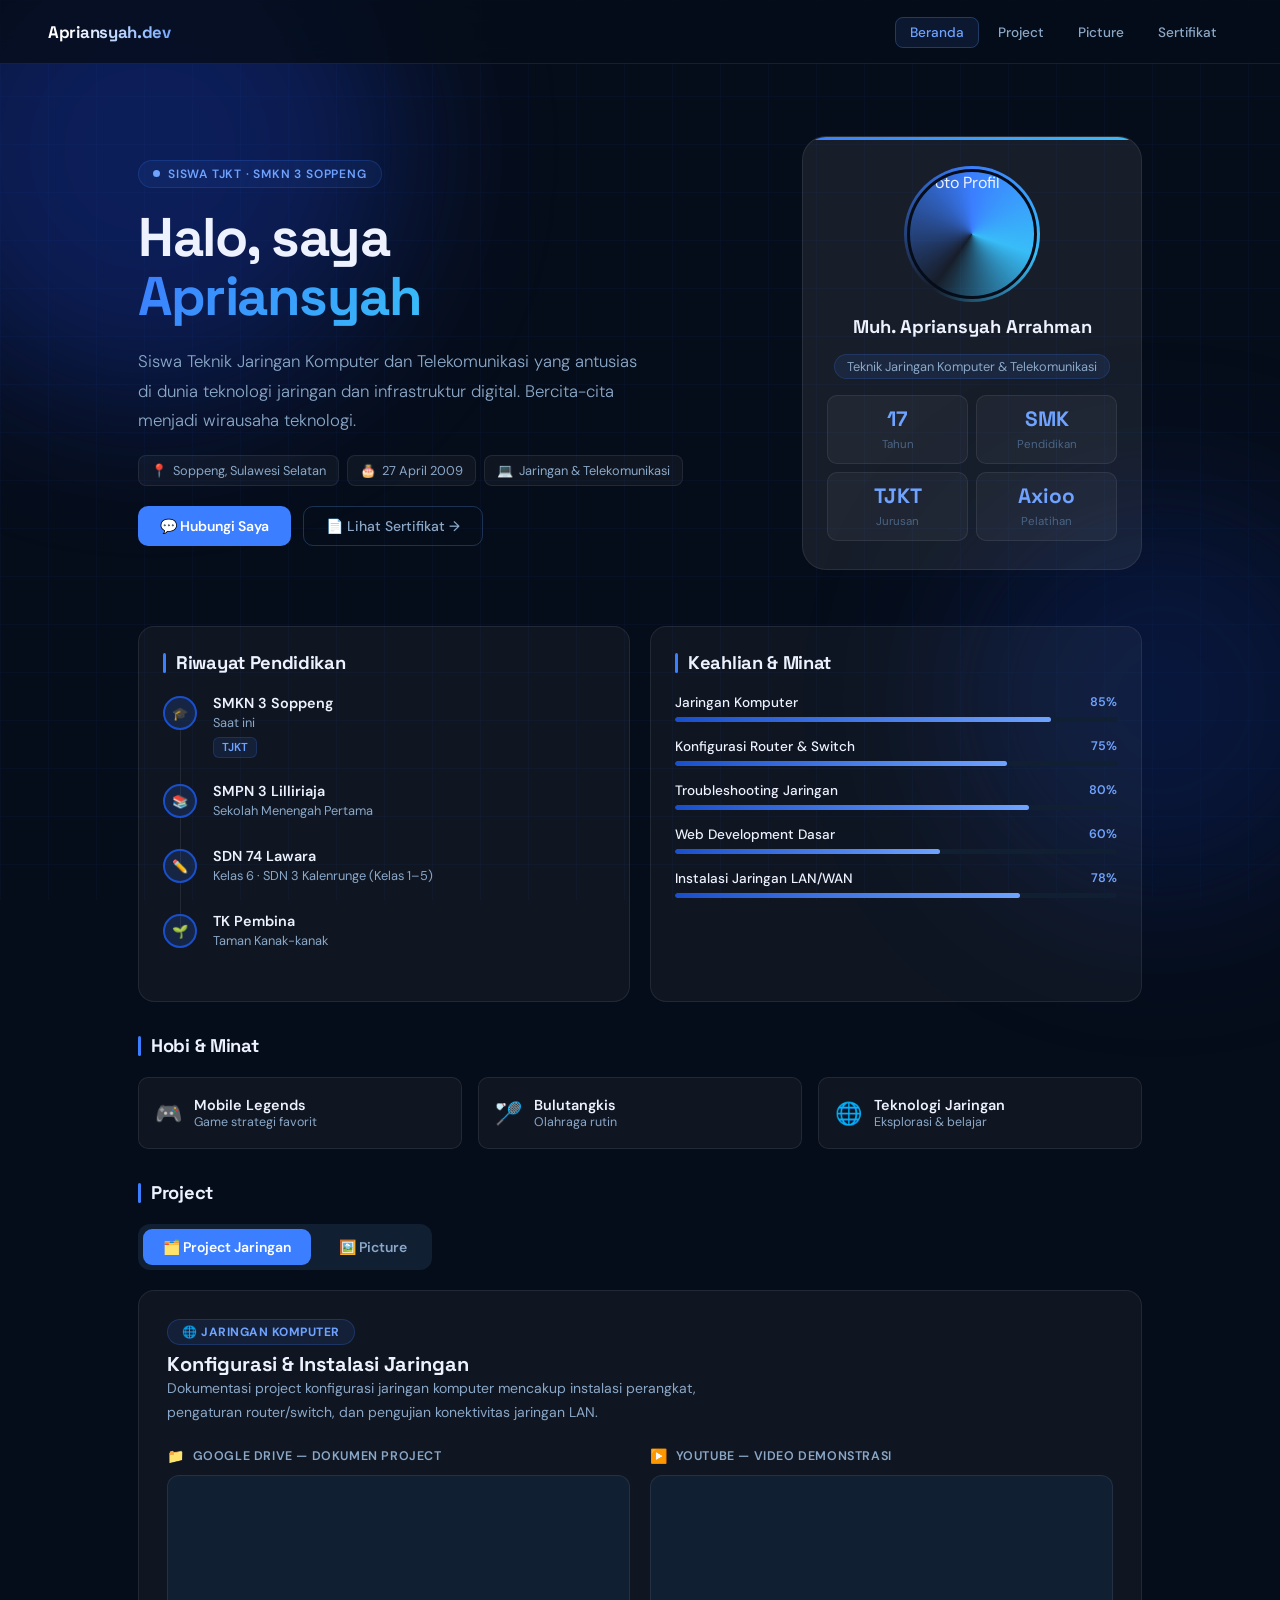
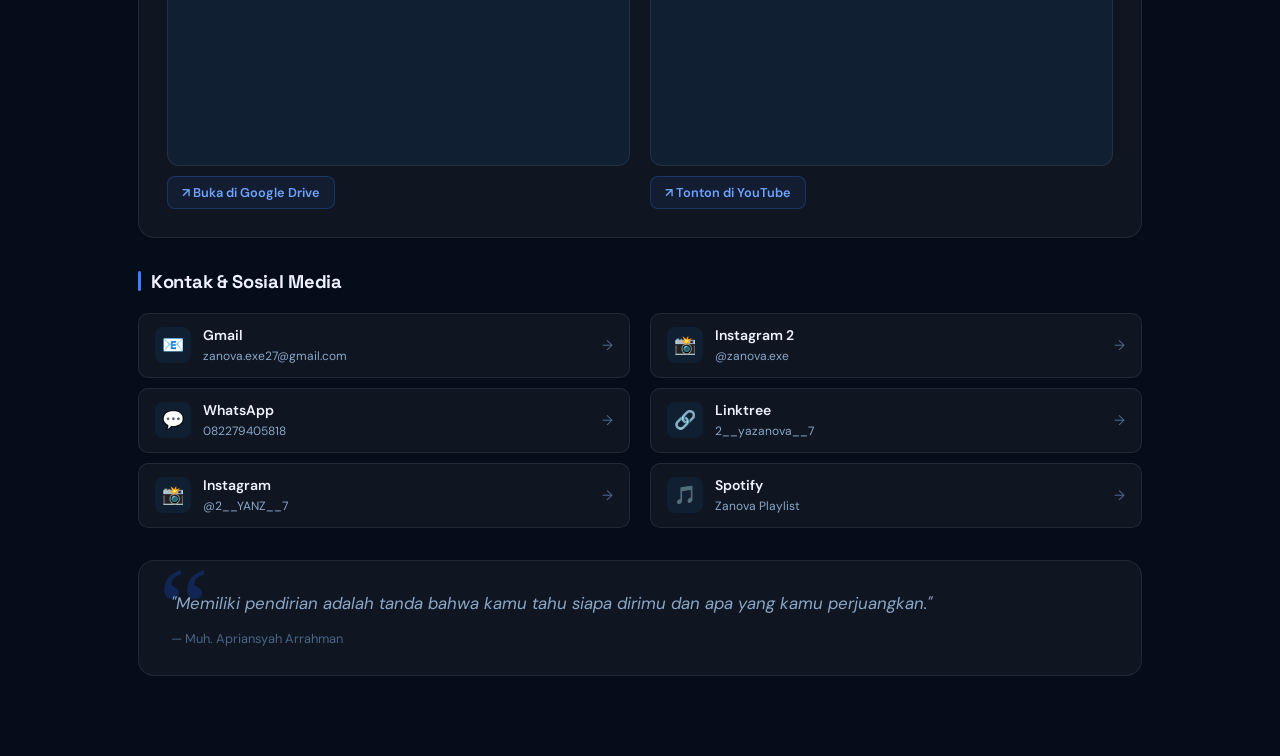
==== commit 12cf7291: "Update index.html" ====
--- a/index.html
+++ b/index.html
@@ -257,9 +257,9 @@
         </div>
         <div class="two-col">
           <div class="sosmed-grid">
-            <a href="mailto:yayankyayank158@gmail.com" target="_blank" class="sosmed-item">
+            <a href="mailto:zanova.exe27@gmail.com" target="_blank" class="sosmed-item">
               <div class="sosmed-icon">📧</div>
-              <div><span class="sosmed-label">Gmail</span><span class="sosmed-desc">yayankyayank158@gmail.com</span></div>
+              <div><span class="sosmed-label">Gmail</span><span class="sosmed-desc">zanova.exe27@gmail.com</span></div>
               <span class="sosmed-arrow">→</span>
             </a>
             <a href="https://wa.me/6282279405818" target="_blank" class="sosmed-item">
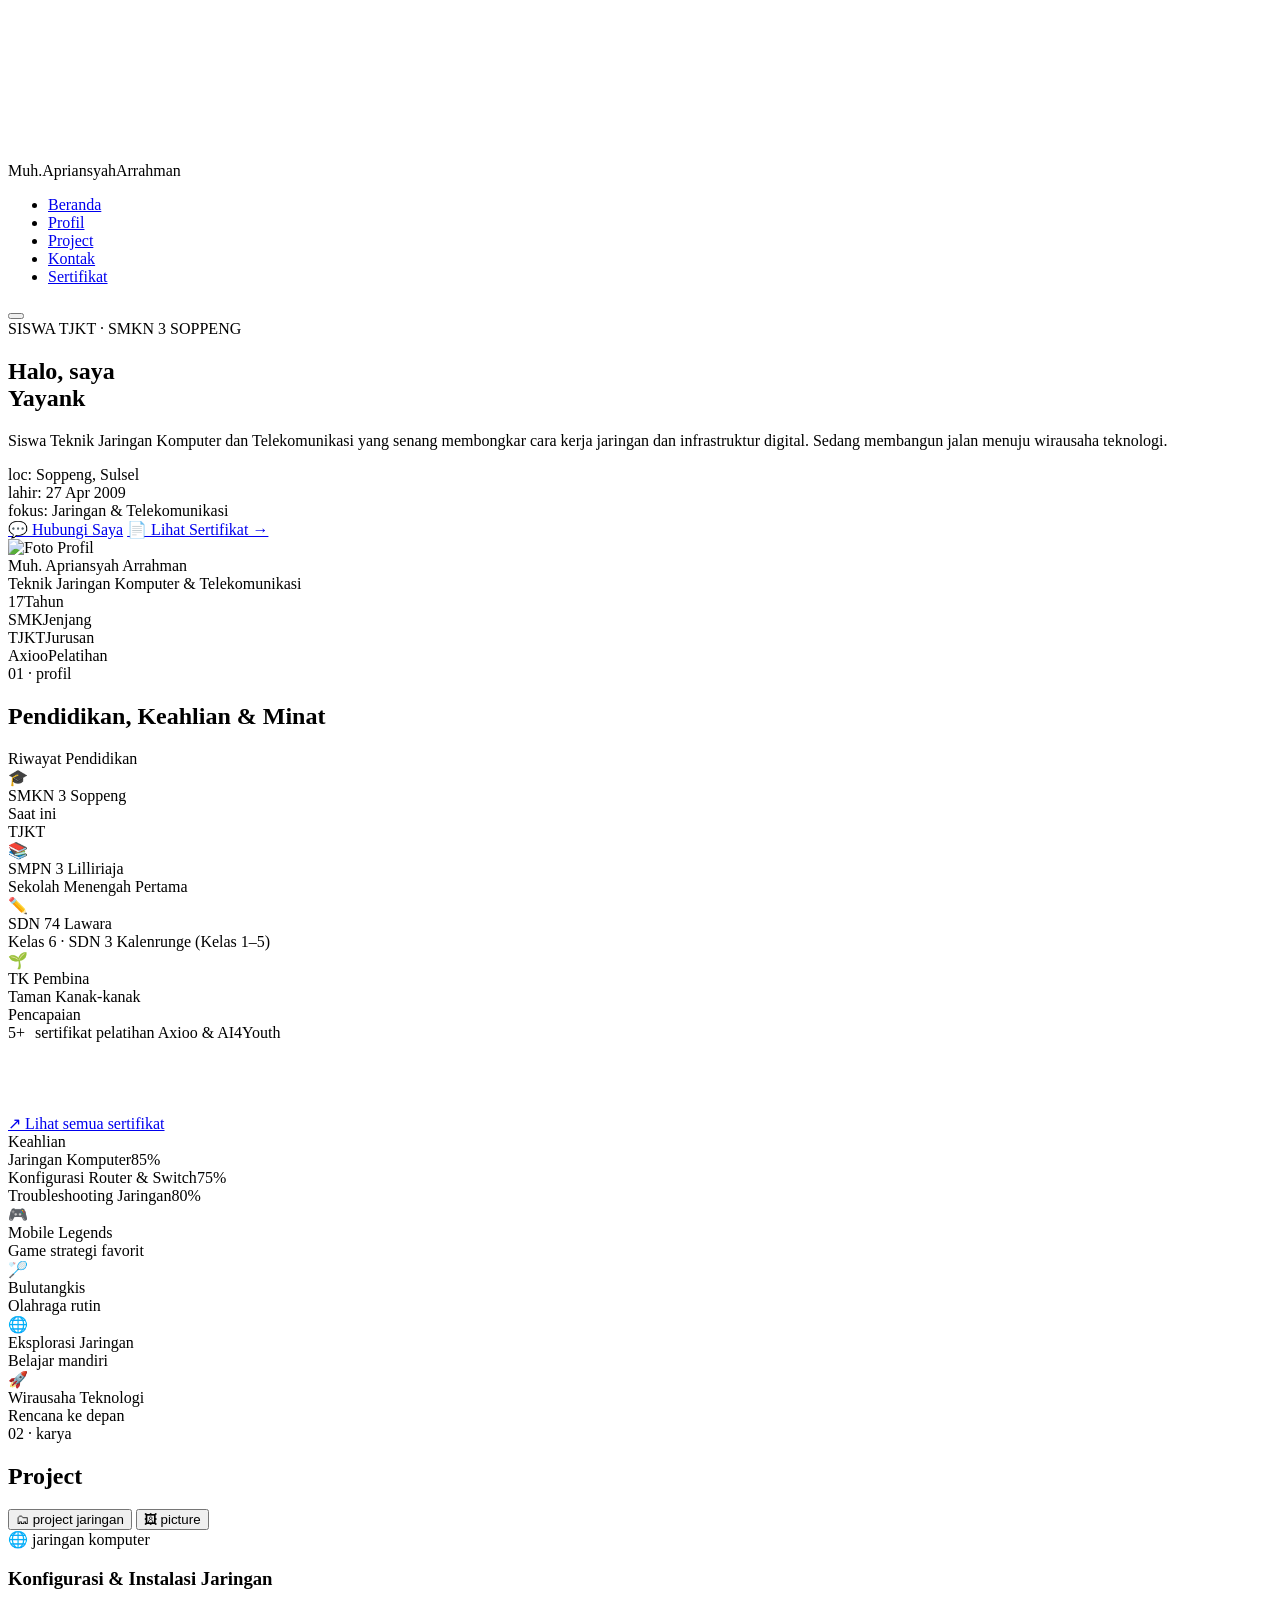
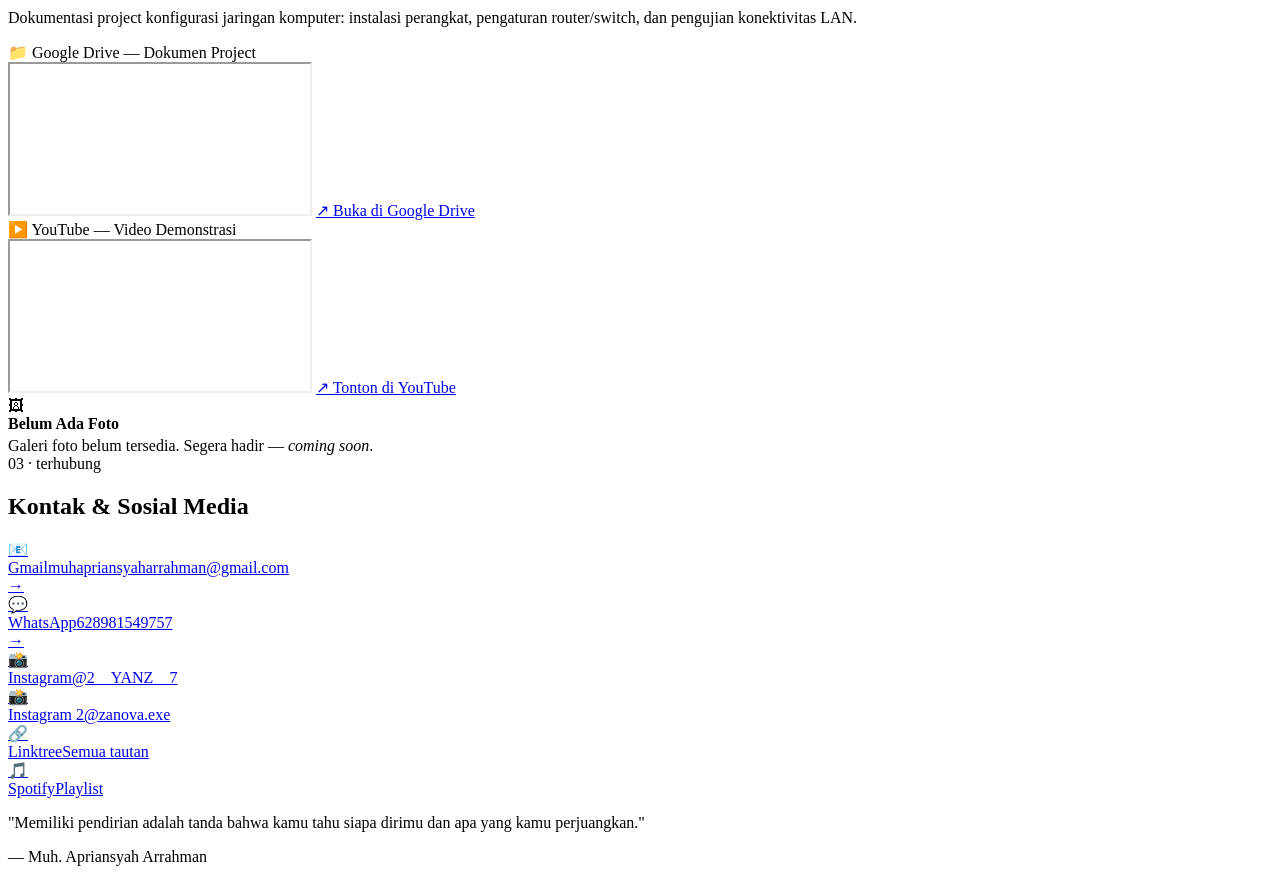
==== commit 9635f5cf: "Update index.html 06/07.26" ====
--- a/index.html
+++ b/index.html
@@ -1,307 +1,206 @@
 <!DOCTYPE html>
 <html lang="id">
 <head>
-  <meta charset="UTF-8">
-  <title>Muh. Apriansyah Arrahman — Portofolio</title>
-  <meta name="viewport" content="width=device-width, initial-scale=1">
-  <link rel="stylesheet" href="styles.css">
+<meta charset="UTF-8">
+<title>Muh. Apriansyah Arrahman — Portofolio</title>
+<meta name="viewport" content="width=device-width, initial-scale=1">
+<link rel="stylesheet" href="style.css">
 </head>
 <body>
-  <div class="bg-grid"></div>
-  <div class="bg-glow bg-glow-1"></div>
-  <div class="bg-glow bg-glow-2"></div>
-
-  <nav id="navbar">
-    <div class="nav-logo">Apriansyah.dev</div>
-
-    <!-- HAMBURGER -->
-    <button class="hamburger" id="hamburger" aria-label="Menu">
-      <span></span><span></span><span></span>
-    </button>
-
-    <!-- DESKTOP + MOBILE MENU -->
+
+<canvas id="netCanvas"></canvas>
+<div class="grain"></div>
+
+<nav>
+  <div class="nav-logo">Muh.Apriansyah<span>Arrahman</span></div>
+  <div class="nav-right">
     <ul class="nav-menu" id="navMenu">
-      <li><a href="index.html" class="active">Beranda</a></li>
-      <li><a href="#projects" class="nav-link-scroll">Project</a></li>
-      <li><a href="#pictures">Picture</a></li>
+      <li><a href="#top" class="active">Beranda</a></li>
+      <li><a href="#profil">Profil</a></li>
+      <li><a href="#projects">Project</a></li>
+      <li><a href="#contact">Kontak</a></li>
       <li><a href="sertifikat.html">Sertifikat</a></li>
     </ul>
-
-    <!-- MOBILE OVERLAY -->
-    <div class="nav-overlay" id="navOverlay"></div>
-  </nav>
-
-  <main>
-    <!-- HERO -->
-    <section class="hero">
-      <div class="hero-left">
-        <div class="hero-eyebrow">
-          <span class="hero-dot"></span>
-          Siswa TJKT · SMKN 3 Soppeng
-        </div>
-        <h1 class="hero-name">
-          Halo, saya<br><span>Apriansyah</span>
-        </h1>
-        <p class="hero-desc">
-          Siswa Teknik Jaringan Komputer dan Telekomunikasi yang antusias di dunia teknologi jaringan dan infrastruktur digital. Bercita-cita menjadi wirausaha teknologi.
-        </p>
-        <div class="hero-pills">
-          <div class="hero-pill"><span class="hero-pill-icon">📍</span> Soppeng, Sulawesi Selatan</div>
-          <div class="hero-pill"><span class="hero-pill-icon">🎂</span> 27 April 2009</div>
-          <div class="hero-pill"><span class="hero-pill-icon">💻</span> Jaringan & Telekomunikasi</div>
-        </div>
-        <div class="hero-cta">
-          <a href="https://wa.me/6282279405818" target="_blank" class="btn-primary">💬 Hubungi Saya</a>
-          <a href="sertifikat.html" class="btn-ghost">📄 Lihat Sertifikat →</a>
-        </div>
-      </div>
-
-      <div class="hero-card">
-        <div class="profile-ring">
-          <img src="https://lh3.googleusercontent.com/pw/AP1GczM9omMpFRRs9jEtkfubiuEHny5ncO3_6ibOb6iXV03_Xhl9aN7wzc6ErPuLuN6myYLabBY90lQU3naogq-uwGoFqXs6pdebX9ud8Vuxd70d9fZKc6xIDfNibgYt22-oZBkkeu_MbKSJtzGYifjt_HAG=w494-h878-s-no-gm?authuser=0.jpg" alt="Foto Profil" class="profile-img">
-        </div>
-        <div class="card-name">Muh. Apriansyah Arrahman</div>
-        <div class="card-role">Teknik Jaringan Komputer &amp; Telekomunikasi</div>
-        <div class="card-stats">
-          <div class="stat-box"><span class="stat-val">17</span><span class="stat-lbl">Tahun</span></div>
-          <div class="stat-box"><span class="stat-val">SMK</span><span class="stat-lbl">Pendidikan</span></div>
-          <div class="stat-box"><span class="stat-val">TJKT</span><span class="stat-lbl">Jurusan</span></div>
-          <div class="stat-box"><span class="stat-val">Axioo</span><span class="stat-lbl">Pelatihan</span></div>
-        </div>
-      </div>
-    </section>
-
-    <div class="sections-wrap">
-
-      <!-- PENDIDIKAN + SKILL -->
-      <div class="two-col">
-        <div class="card anim anim-1">
-          <div class="section-label">
-            <div class="section-label-bar"></div>
-            <h2>Riwayat Pendidikan</h2>
+    <button class="hamburger" id="hamburger" aria-label="Menu"><span></span><span></span><span></span></button>
+  </div>
+</nav>
+
+<main>
+
+  <section class="hero" id="top">
+    <div>
+      <div class="eyebrow">SISWA TJKT · SMKN 3 SOPPENG</div>
+      <h1 class="hero-name">Halo, saya<br><span class="accent">Yayank</span></h1>
+      <p class="hero-desc">Siswa Teknik Jaringan Komputer dan Telekomunikasi yang senang membongkar cara kerja jaringan dan infrastruktur digital. Sedang membangun jalan menuju wirausaha teknologi.</p>
+      <div class="hero-meta">
+        <div class="meta-chip"><span class="k">loc:</span> Soppeng, Sulsel</div>
+        <div class="meta-chip"><span class="k">lahir:</span> 27 Apr 2009</div>
+        <div class="meta-chip"><span class="k">fokus:</span> Jaringan & Telekomunikasi</div>
+      </div>
+      <div class="hero-cta">
+        <a href="https://wa.me/6282279405818" target="_blank" class="btn btn-primary">💬 Hubungi Saya</a>
+        <a href="sertifikat.html" class="btn btn-ghost">📄 Lihat Sertifikat →</a>
+      </div>
+    </div>
+
+    <div class="id-card">
+      <div class="ring">
+        <img src="https://lh3.googleusercontent.com/pw/AP1GczM9omMpFRRs9jEtkfubiuEHny5ncO3_6ibOb6iXV03_Xhl9aN7wzc6ErPuLuN6myYLabBY90lQU3naogq-uwGoFqXs6pdebX9ud8Vuxd70d9fZKc6xIDfNibgYt22-oZBkkeu_MbKSJtzGYifjt_HAG=w494-h878-s-no-gm?authuser=0.jpg" alt="Foto Profil">
+      </div>
+      <div class="id-name">Muh. Apriansyah Arrahman</div>
+      <div class="id-role">Teknik Jaringan Komputer & Telekomunikasi</div>
+      <div class="id-stats">
+        <div class="stat-box"><span class="stat-val">17</span><span class="stat-lbl">Tahun</span></div>
+        <div class="stat-box"><span class="stat-val">SMK</span><span class="stat-lbl">Jenjang</span></div>
+        <div class="stat-box"><span class="stat-val">TJKT</span><span class="stat-lbl">Jurusan</span></div>
+        <div class="stat-box"><span class="stat-val">Axioo</span><span class="stat-lbl">Pelatihan</span></div>
+      </div>
+    </div>
+  </section>
+
+  <section class="reveal" id="profil">
+    <div class="sec-label"><span class="sec-tag">01 · profil</span><h2>Pendidikan, Keahlian & Minat</h2><div class="sec-line"></div></div>
+
+    <div class="bento">
+
+      <div class="card b-2x2">
+        <div class="card-eyebrow">Riwayat Pendidikan</div>
+        <div class="timeline">
+          <div class="tl-item"><div class="tl-dot">🎓</div><div><div class="tl-title">SMKN 3 Soppeng</div><div class="tl-sub">Saat ini</div><span class="tl-badge">TJKT</span></div></div>
+          <div class="tl-item"><div class="tl-dot">📚</div><div><div class="tl-title">SMPN 3 Lilliriaja</div><div class="tl-sub">Sekolah Menengah Pertama</div></div></div>
+          <div class="tl-item"><div class="tl-dot">✏️</div><div><div class="tl-title">SDN 74 Lawara</div><div class="tl-sub">Kelas 6 · SDN 3 Kalenrunge (Kelas 1–5)</div></div></div>
+          <div class="tl-item"><div class="tl-dot">🌱</div><div><div class="tl-title">TK Pembina</div><div class="tl-sub">Taman Kanak-kanak</div></div></div>
+        </div>
+      </div>
+
+      <div class="card b-2x1">
+        <div class="card-eyebrow">Pencapaian</div>
+        <div style="display:flex; align-items:baseline; gap:10px;">
+          <span class="card-big-num">5+</span>
+          <span class="card-sub">sertifikat pelatihan Axioo & AI4Youth</span>
+        </div>
+        <div class="mini-thumb-row">
+          <div class="mini-thumb"><img src="https://raw.githubusercontent.com/harukioriazumi/sertifikat.exe/main/gabungan%20sertifikat_page-0001.jpg" alt="" loading="lazy"></div>
+          <div class="mini-thumb"><img src="https://raw.githubusercontent.com/harukioriazumi/sertifikat.exe/main/gabungan%20sertifikat_page-0002.jpg" alt="" loading="lazy"></div>
+          <div class="mini-thumb"><img src="https://raw.githubusercontent.com/harukioriazumi/sertifikat.exe/main/gabungan%20sertifikat_page-0004.jpg" alt="" loading="lazy"></div>
+          <div class="mini-thumb"><img src="https://raw.githubusercontent.com/harukioriazumi/sertifikat.exe/main/gabungan%20sertifikat_page-0006.jpg" alt="" loading="lazy"></div>
+        </div>
+        <a href="sertifikat.html" class="preview-open" style="margin-top:0.8rem;">↗ Lihat semua sertifikat</a>
+      </div>
+
+      <div class="card b-2x1">
+        <div class="card-eyebrow">Keahlian</div>
+        <div class="skill-item">
+          <div class="skill-head"><span>Jaringan Komputer</span><span class="skill-pct">85%</span></div>
+          <div class="skill-track"><div class="skill-fill" data-pct="85"></div></div>
+        </div>
+        <div class="skill-item">
+          <div class="skill-head"><span>Konfigurasi Router & Switch</span><span class="skill-pct">75%</span></div>
+          <div class="skill-track"><div class="skill-fill" data-pct="75"></div></div>
+        </div>
+        <div class="skill-item">
+          <div class="skill-head"><span>Troubleshooting Jaringan</span><span class="skill-pct">80%</span></div>
+          <div class="skill-track"><div class="skill-fill" data-pct="80"></div></div>
+        </div>
+      </div>
+
+      <div class="card b-1x1">
+        <span class="hobby-icon">🎮</span>
+        <div class="hobby-title">Mobile Legends</div>
+        <div class="hobby-sub">Game strategi favorit</div>
+      </div>
+      <div class="card b-1x1">
+        <span class="hobby-icon">🏸</span>
+        <div class="hobby-title">Bulutangkis</div>
+        <div class="hobby-sub">Olahraga rutin</div>
+      </div>
+      <div class="card b-1x1">
+        <span class="hobby-icon">🌐</span>
+        <div class="hobby-title">Eksplorasi Jaringan</div>
+        <div class="hobby-sub">Belajar mandiri</div>
+      </div>
+      <div class="card b-1x1">
+        <span class="hobby-icon">🚀</span>
+        <div class="hobby-title">Wirausaha Teknologi</div>
+        <div class="hobby-sub">Rencana ke depan</div>
+      </div>
+
+    </div>
+  </section>
+
+  <section id="projects" class="reveal">
+    <div class="sec-label"><span class="sec-tag">02 · karya</span><h2>Project</h2><div class="sec-line"></div></div>
+    <div class="tab-bar">
+      <button class="tab-btn active" data-tab="project">🗂 project jaringan</button>
+      <button class="tab-btn" data-tab="picture">🖼 picture</button>
+    </div>
+    <div class="tab-content active" id="tab-project">
+      <div class="card">
+        <div class="project-badge">🌐 jaringan komputer</div>
+        <h3 class="project-title">Konfigurasi & Instalasi Jaringan</h3>
+        <p class="project-desc">Dokumentasi project konfigurasi jaringan komputer: instalasi perangkat, pengaturan router/switch, dan pengujian konektivitas LAN.</p>
+        <div class="preview-grid">
+          <div class="preview-box">
+            <div class="preview-label">📁 Google Drive — Dokumen Project</div>
+            <iframe class="preview-iframe" src="https://drive.google.com/file/d/1hk3Bp2Rj3OBfcArjoG_fAipIFEGNNukd/preview" allow="autoplay" allowfullscreen title="Dokumen Project"></iframe>
+            <a class="preview-open" href="https://drive.google.com/file/d/1hk3Bp2Rj3OBfcArjoG_fAipIFEGNNukd/view?usp=sharing" target="_blank">↗ Buka di Google Drive</a>
           </div>
-          <div class="timeline">
-            <div class="timeline-item">
-              <div class="tl-dot">🎓</div>
-              <div class="tl-body">
-                <div class="tl-title">SMKN 3 Soppeng</div>
-                <div class="tl-sub">Saat ini</div>
-                <span class="tl-badge">TJKT</span>
-              </div>
-            </div>
-            <div class="timeline-item">
-              <div class="tl-dot">📚</div>
-              <div class="tl-body">
-                <div class="tl-title">SMPN 3 Lilliriaja</div>
-                <div class="tl-sub">Sekolah Menengah Pertama</div>
-              </div>
-            </div>
-            <div class="timeline-item">
-              <div class="tl-dot">✏️</div>
-              <div class="tl-body">
-                <div class="tl-title">SDN 74 Lawara</div>
-                <div class="tl-sub">Kelas 6 · SDN 3 Kalenrunge (Kelas 1–5)</div>
-              </div>
-            </div>
-            <div class="timeline-item">
-              <div class="tl-dot">🌱</div>
-              <div class="tl-body">
-                <div class="tl-title">TK Pembina</div>
-                <div class="tl-sub">Taman Kanak-kanak</div>
-              </div>
-            </div>
+          <div class="preview-box">
+            <div class="preview-label">▶️ YouTube — Video Demonstrasi</div>
+            <iframe class="preview-iframe" src="https://www.youtube.com/embed/SZwUMdHcf8g" allow="accelerometer; autoplay; clipboard-write; encrypted-media; gyroscope; picture-in-picture" allowfullscreen title="Video Demonstrasi"></iframe>
+            <a class="preview-open" href="https://youtu.be/SZwUMdHcf8g?si=clj3Bp4WYUg2OPdJ" target="_blank">↗ Tonton di YouTube</a>
           </div>
         </div>
-
-        <div class="card anim anim-2">
-          <div class="section-label">
-            <div class="section-label-bar"></div>
-            <h2>Keahlian & Minat</h2>
-          </div>
-          <div class="skills-list">
-            <div class="skill-item">
-              <div class="skill-header"><span class="skill-name">Jaringan Komputer</span><span class="skill-pct">85%</span></div>
-              <div class="skill-bar"><div class="skill-fill" data-pct="85"></div></div>
-            </div>
-            <div class="skill-item">
-              <div class="skill-header"><span class="skill-name">Konfigurasi Router & Switch</span><span class="skill-pct">75%</span></div>
-              <div class="skill-bar"><div class="skill-fill" data-pct="75"></div></div>
-            </div>
-            <div class="skill-item">
-              <div class="skill-header"><span class="skill-name">Troubleshooting Jaringan</span><span class="skill-pct">80%</span></div>
-              <div class="skill-bar"><div class="skill-fill" data-pct="80"></div></div>
-            </div>
-            <div class="skill-item">
-              <div class="skill-header"><span class="skill-name">Web Development Dasar</span><span class="skill-pct">60%</span></div>
-              <div class="skill-bar"><div class="skill-fill" data-pct="60"></div></div>
-            </div>
-            <div class="skill-item">
-              <div class="skill-header"><span class="skill-name">Instalasi Jaringan LAN/WAN</span><span class="skill-pct">78%</span></div>
-              <div class="skill-bar"><div class="skill-fill" data-pct="78"></div></div>
-            </div>
-          </div>
-        </div>
-      </div>
-
-      <!-- HOBI -->
-      <div class="anim anim-3">
-        <div class="section-label">
-          <div class="section-label-bar"></div>
-          <h2>Hobi & Minat</h2>
-        </div>
-        <div class="three-col">
-          <div class="hobby-card">
-            <span class="hobby-icon">🎮</span>
-            <div><div class="hobby-title">Mobile Legends</div><div class="hobby-sub">Game strategi favorit</div></div>
-          </div>
-          <div class="hobby-card">
-            <span class="hobby-icon">🏸</span>
-            <div><div class="hobby-title">Bulutangkis</div><div class="hobby-sub">Olahraga rutin</div></div>
-          </div>
-          <div class="hobby-card">
-            <span class="hobby-icon">🌐</span>
-            <div><div class="hobby-title">Teknologi Jaringan</div><div class="hobby-sub">Eksplorasi & belajar</div></div>
-          </div>
-        </div>
-      </div>
-
-      <!-- ═══════════════════════════════════ -->
-      <!-- PROJECT SECTION                    -->
-      <!-- ═══════════════════════════════════ -->
-      <section id="projects" class="anim">
-        <div class="section-label">
-          <div class="section-label-bar"></div>
-          <h2>Project</h2>
-        </div>
-
-        <!-- TAB TOGGLE -->
-        <div class="tab-bar">
-          <button class="tab-btn active" data-tab="project">🗂️ Project Jaringan</button>
-          <button class="tab-btn" data-tab="picture">🖼️ Picture</button>
-        </div>
-
-        <!-- TAB: PROJECT -->
-        <div class="tab-content active" id="tab-project">
-          <div class="project-card">
-            <div class="project-header">
-              <div class="project-badge">🌐 Jaringan Komputer</div>
-              <h3 class="project-title">Konfigurasi & Instalasi Jaringan</h3>
-              <p class="project-desc">
-                Dokumentasi project konfigurasi jaringan komputer mencakup instalasi perangkat, pengaturan router/switch, dan pengujian konektivitas jaringan LAN.
-              </p>
-            </div>
-
-            <!-- PREVIEWS GRID -->
-            <div class="preview-grid">
-
-              <!-- DRIVE PREVIEW -->
-              <div class="preview-box">
-                <div class="preview-label">
-                  <span class="preview-icon">📁</span>
-                  <span>Google Drive — Dokumen Project</span>
-                </div>
-                <div class="drive-preview">
-                  <iframe
-                    src="https://drive.google.com/file/d/1hk3Bp2Rj3OBfcArjoG_fAipIFEGNNukd/preview"
-                    allow="autoplay"
-                    allowfullscreen
-                    class="preview-iframe"
-                    title="Project Jaringan - Google Drive">
-                  </iframe>
-                </div>
-                <a href="https://drive.google.com/file/d/1hk3Bp2Rj3OBfcArjoG_fAipIFEGNNukd/view?usp=sharing" target="_blank" class="preview-open-btn">
-                  ↗ Buka di Google Drive
-                </a>
-              </div>
-
-              <!-- YOUTUBE PREVIEW -->
-              <div class="preview-box">
-                <div class="preview-label">
-                  <span class="preview-icon">▶️</span>
-                  <span>YouTube — Video Demonstrasi</span>
-                </div>
-                <div class="yt-preview">
-                  <iframe
-                    src="https://www.youtube.com/embed/SZwUMdHcf8g"
-                    allow="accelerometer; autoplay; clipboard-write; encrypted-media; gyroscope; picture-in-picture"
-                    allowfullscreen
-                    class="preview-iframe"
-                    title="Video Project Jaringan">
-                  </iframe>
-                </div>
-                <a href="https://youtu.be/SZwUMdHcf8g?si=clj3Bp4WYUg2OPdJ" target="_blank" class="preview-open-btn">
-                  ↗ Tonton di YouTube
-                </a>
-              </div>
-
-            </div><!-- /preview-grid -->
-          </div>
-        </div>
-
-        <!-- TAB: PICTURE -->
-        <div class="tab-content" id="tab-picture">
-          <div class="not-found-box">
-            <div class="not-found-icon">🖼️</div>
-            <h3 class="not-found-title">Belum Ada Foto</h3>
-            <p class="not-found-desc">Galeri foto belum tersedia saat ini.<br>Segera hadir — <em>coming soon!</em></p>
-          </div>
-        </div>
-
-      </section>
-
-      <!-- SOSMED -->
-      <div class="anim anim-4">
-        <div class="section-label">
-          <div class="section-label-bar"></div>
-          <h2>Kontak & Sosial Media</h2>
-        </div>
-        <div class="two-col">
-          <div class="sosmed-grid">
-            <a href="mailto:zanova.exe27@gmail.com" target="_blank" class="sosmed-item">
-              <div class="sosmed-icon">📧</div>
-              <div><span class="sosmed-label">Gmail</span><span class="sosmed-desc">zanova.exe27@gmail.com</span></div>
-              <span class="sosmed-arrow">→</span>
-            </a>
-            <a href="https://wa.me/6282279405818" target="_blank" class="sosmed-item">
-              <div class="sosmed-icon">💬</div>
-              <div><span class="sosmed-label">WhatsApp</span><span class="sosmed-desc">082279405818</span></div>
-              <span class="sosmed-arrow">→</span>
-            </a>
-            <a href="https://www.instagram.com/2__YANZ__7" target="_blank" class="sosmed-item">
-              <div class="sosmed-icon">📸</div>
-              <div><span class="sosmed-label">Instagram</span><span class="sosmed-desc">@2__YANZ__7</span></div>
-              <span class="sosmed-arrow">→</span>
-            </a>
-          </div>
-          <div class="sosmed-grid">
-            <a href="https://www.instagram.com/zanova.exe" target="_blank" class="sosmed-item">
-              <div class="sosmed-icon">📸</div>
-              <div><span class="sosmed-label">Instagram 2</span><span class="sosmed-desc">@zanova.exe</span></div>
-              <span class="sosmed-arrow">→</span>
-            </a>
-            <a href="https://linktr.ee/2__yazanova__7" target="_blank" class="sosmed-item">
-              <div class="sosmed-icon">🔗</div>
-              <div><span class="sosmed-label">Linktree</span><span class="sosmed-desc">2__yazanova__7</span></div>
-              <span class="sosmed-arrow">→</span>
-            </a>
-            <a href="https://open.spotify.com/playlist/4R5gS467TDxlMpwClTVDOT" target="_blank" class="sosmed-item">
-              <div class="sosmed-icon">🎵</div>
-              <div><span class="sosmed-label">Spotify</span><span class="sosmed-desc">Zanova Playlist</span></div>
-              <span class="sosmed-arrow">→</span>
-            </a>
-          </div>
-        </div>
-      </div>
-
-      <!-- QUOTE -->
-      <div class="quote-card anim">
-        <p class="quote-text">"Memiliki pendirian adalah tanda bahwa kamu tahu siapa dirimu dan apa yang kamu perjuangkan."</p>
-        <p class="quote-attr">— Muh. Apriansyah Arrahman</p>
-      </div>
-
-    </div>
-  </main>
-
-  <script src="script.js"></script>
+      </div>
+    </div>
+    <div class="tab-content" id="tab-picture">
+      <div class="card empty-box">
+        <span class="ic">🖼</span>
+        <div style="font-weight:600; color:var(--text); margin-bottom:4px;">Belum Ada Foto</div>
+        <div>Galeri foto belum tersedia. Segera hadir — <em>coming soon</em>.</div>
+      </div>
+    </div>
+  </section>
+
+  <section id="contact" class="reveal">
+    <div class="sec-label"><span class="sec-tag">03 · terhubung</span><h2>Kontak & Sosial Media</h2><div class="sec-line"></div></div>
+    <div class="bento">
+      <a class="card contact-item b-2x1" href="mailto:muhapriansyaharrahman@gmail.com" target="_blank">
+        <div class="contact-ic">📧</div>
+        <div><span class="contact-label">Gmail</span><span class="contact-sub">muhapriansyaharrahman@gmail.com</span></div>
+        <span class="contact-arrow">→</span>
+      </a>
+      <a class="card contact-item b-2x1" href="https://wa.me/628981549757" target="_blank">
+        <div class="contact-ic">💬</div>
+        <div><span class="contact-label">WhatsApp</span><span class="contact-sub">628981549757</span></div>
+        <span class="contact-arrow">→</span>
+      </a>
+      <a class="card contact-item b-1x1" href="https://www.instagram.com/2__YANZ__7" target="_blank">
+        <div class="contact-ic">📸</div>
+        <div><span class="contact-label">Instagram</span><span class="contact-sub">@2__YANZ__7</span></div>
+      </a>
+      <a class="card contact-item b-1x1" href="https://www.instagram.com/zanova.exe" target="_blank">
+        <div class="contact-ic">📸</div>
+        <div><span class="contact-label">Instagram 2</span><span class="contact-sub">@zanova.exe</span></div>
+      </a>
+      <a class="card contact-item b-1x1" href="https://linktr.ee/2__yazanova__7" target="_blank">
+        <div class="contact-ic">🔗</div>
+        <div><span class="contact-label">Linktree</span><span class="contact-sub">Semua tautan</span></div>
+      </a>
+      <a class="card contact-item b-1x1" href="https://open.spotify.com/playlist/4R5gS467TDxlMpwClTVDOT" target="_blank">
+        <div class="contact-ic">🎵</div>
+        <div><span class="contact-label">Spotify</span><span class="contact-sub">Playlist</span></div>
+      </a>
+    </div>
+  </section>
+
+  <div class="quote reveal">
+    <p class="quote-text">"Memiliki pendirian adalah tanda bahwa kamu tahu siapa dirimu dan apa yang kamu perjuangkan."</p>
+    <p class="quote-attr">— Muh. Apriansyah Arrahman</p>
+  </div>
+
+</main>
+
+<script src="script.js"></script>
 </body>
 </html>
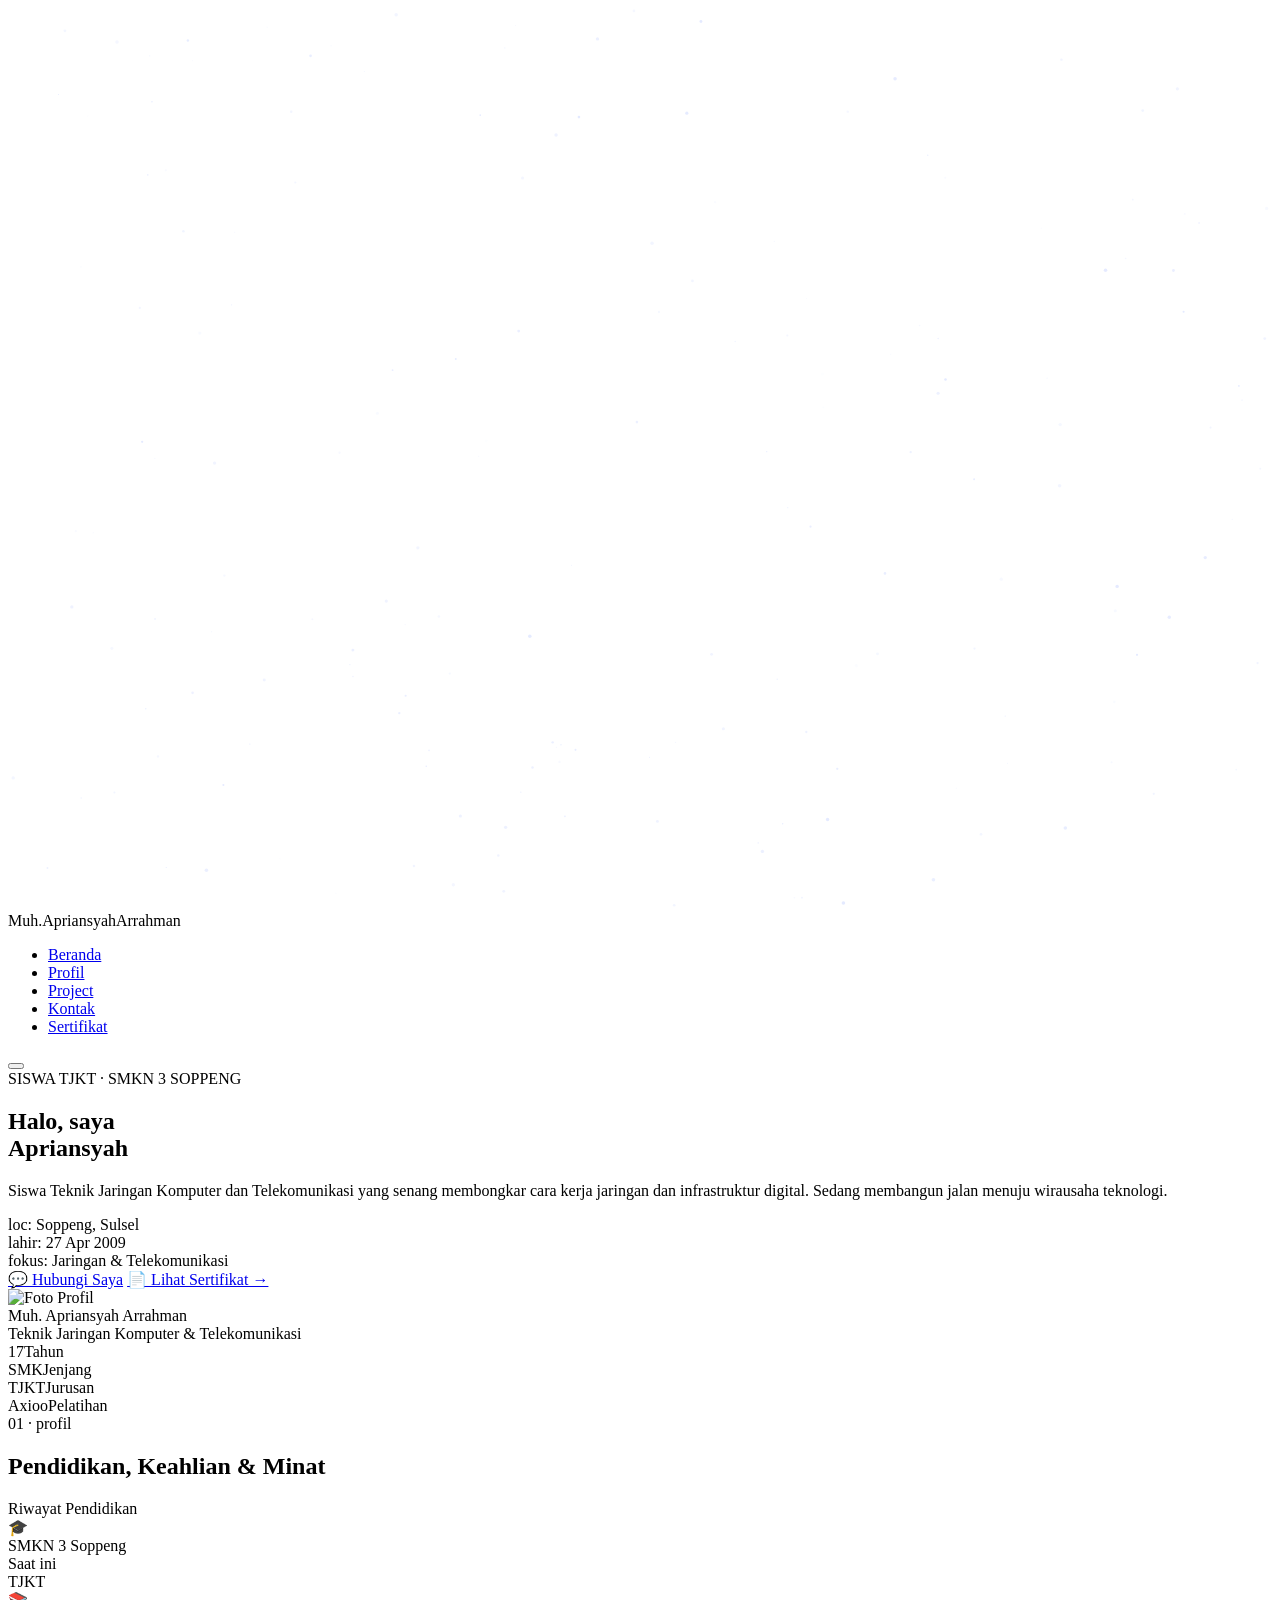
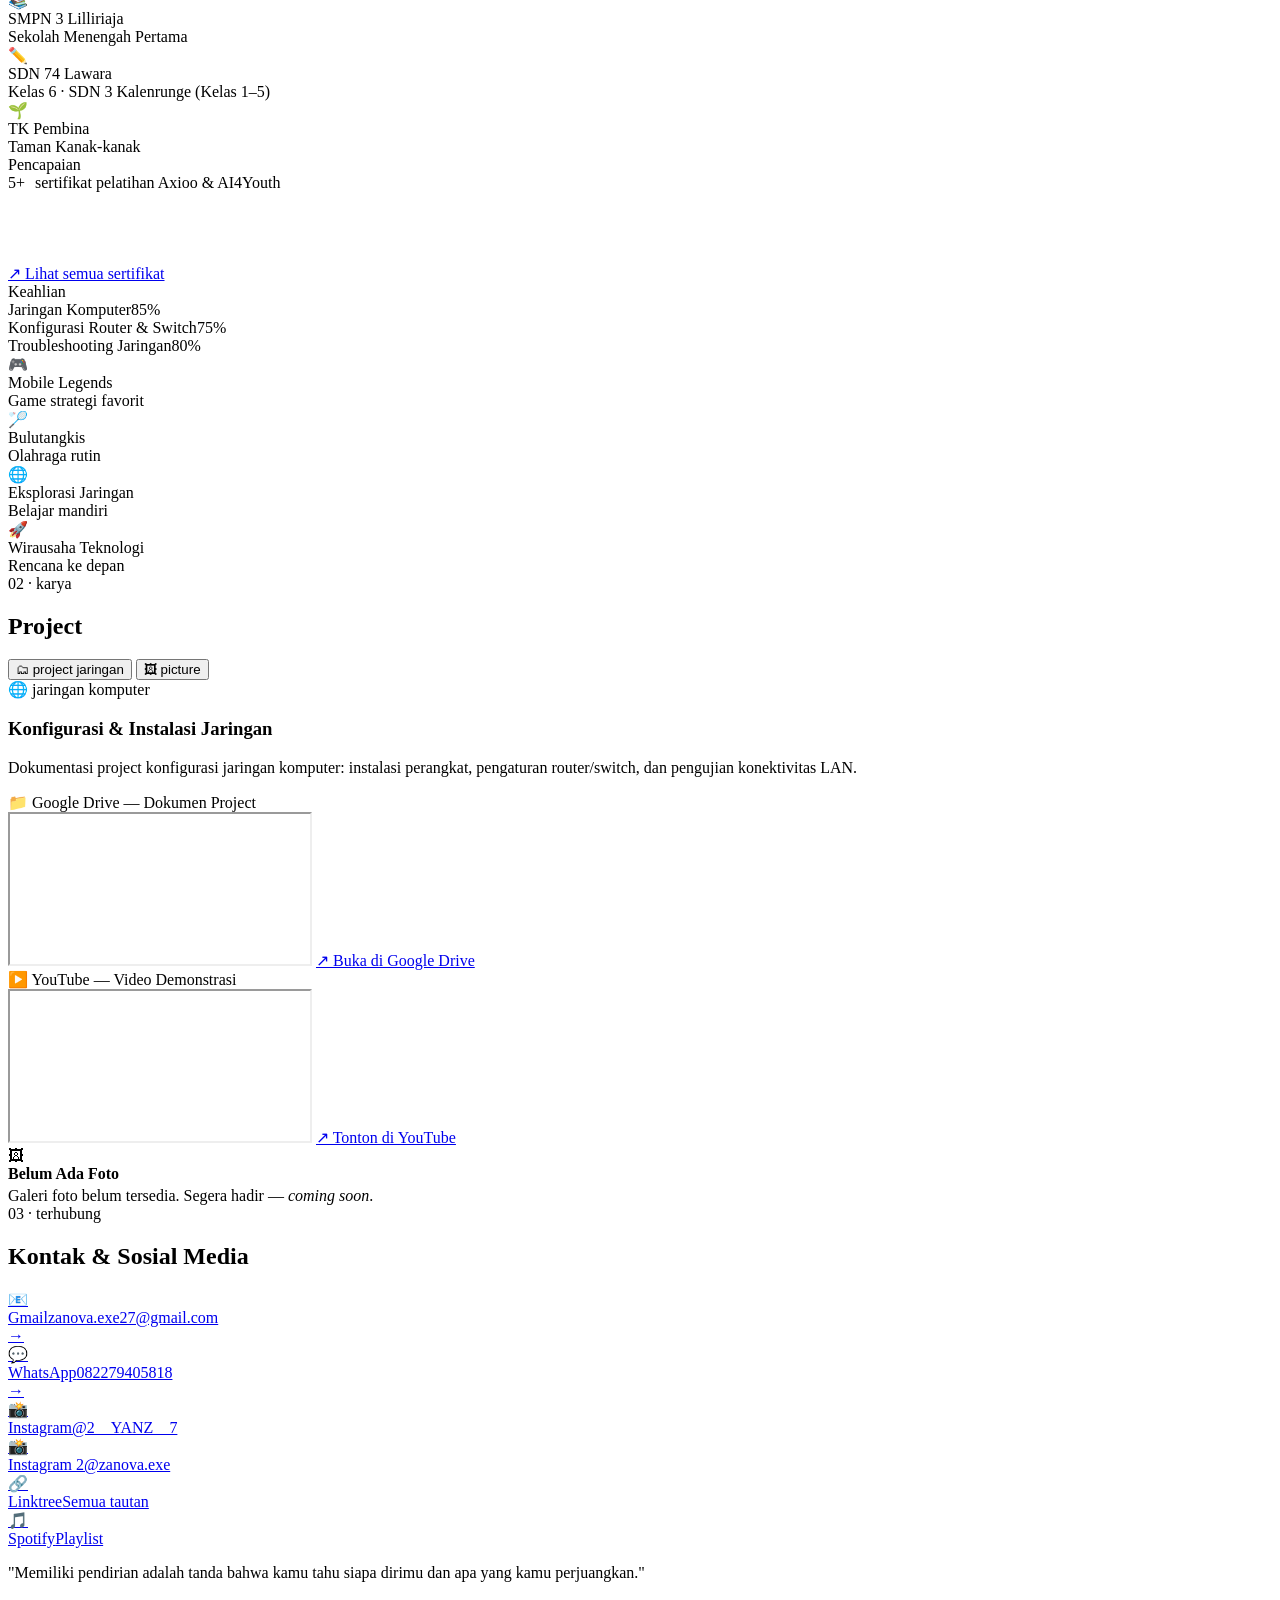
==== commit 5ac8a160: "Update personal information and contact details" ====
--- a/index.html
+++ b/index.html
@@ -30,7 +30,7 @@
   <section class="hero" id="top">
     <div>
       <div class="eyebrow">SISWA TJKT · SMKN 3 SOPPENG</div>
-      <h1 class="hero-name">Halo, saya<br><span class="accent">Yayank</span></h1>
+      <h1 class="hero-name">Halo, saya<br><span class="accent">Apriansyah</span></h1>
       <p class="hero-desc">Siswa Teknik Jaringan Komputer dan Telekomunikasi yang senang membongkar cara kerja jaringan dan infrastruktur digital. Sedang membangun jalan menuju wirausaha teknologi.</p>
       <div class="hero-meta">
         <div class="meta-chip"><span class="k">loc:</span> Soppeng, Sulsel</div>
@@ -165,14 +165,14 @@
   <section id="contact" class="reveal">
     <div class="sec-label"><span class="sec-tag">03 · terhubung</span><h2>Kontak & Sosial Media</h2><div class="sec-line"></div></div>
     <div class="bento">
-      <a class="card contact-item b-2x1" href="mailto:muhapriansyaharrahman@gmail.com" target="_blank">
+      <a class="card contact-item b-2x1" href="mailto:zanova.exe27@gmail.com" target="_blank">
         <div class="contact-ic">📧</div>
-        <div><span class="contact-label">Gmail</span><span class="contact-sub">muhapriansyaharrahman@gmail.com</span></div>
+        <div><span class="contact-label">Gmail</span><span class="contact-sub">zanova.exe27@gmail.com</span></div>
         <span class="contact-arrow">→</span>
       </a>
-      <a class="card contact-item b-2x1" href="https://wa.me/628981549757" target="_blank">
+      <a class="card contact-item b-2x1" href="https://wa.me/6282279405818" target="_blank">
         <div class="contact-ic">💬</div>
-        <div><span class="contact-label">WhatsApp</span><span class="contact-sub">628981549757</span></div>
+        <div><span class="contact-label">WhatsApp</span><span class="contact-sub">082279405818</span></div>
         <span class="contact-arrow">→</span>
       </a>
       <a class="card contact-item b-1x1" href="https://www.instagram.com/2__YANZ__7" target="_blank">
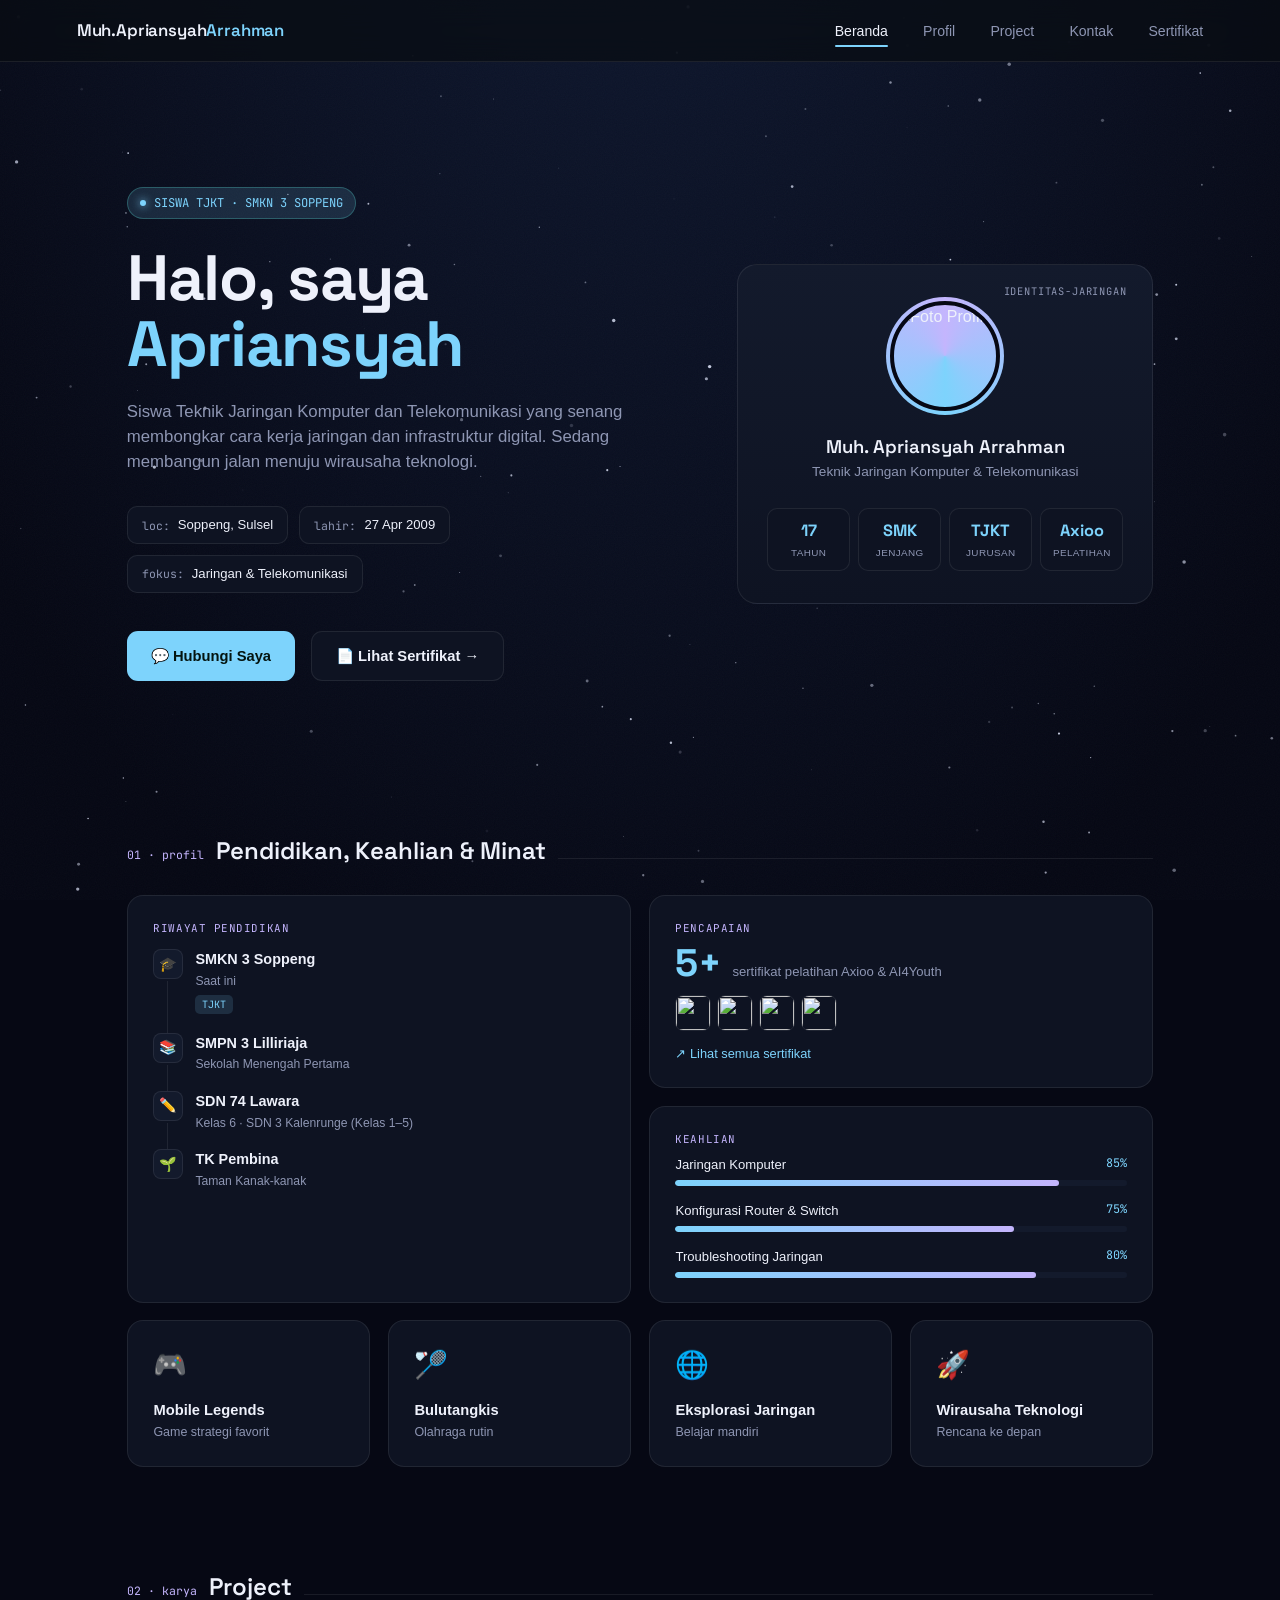
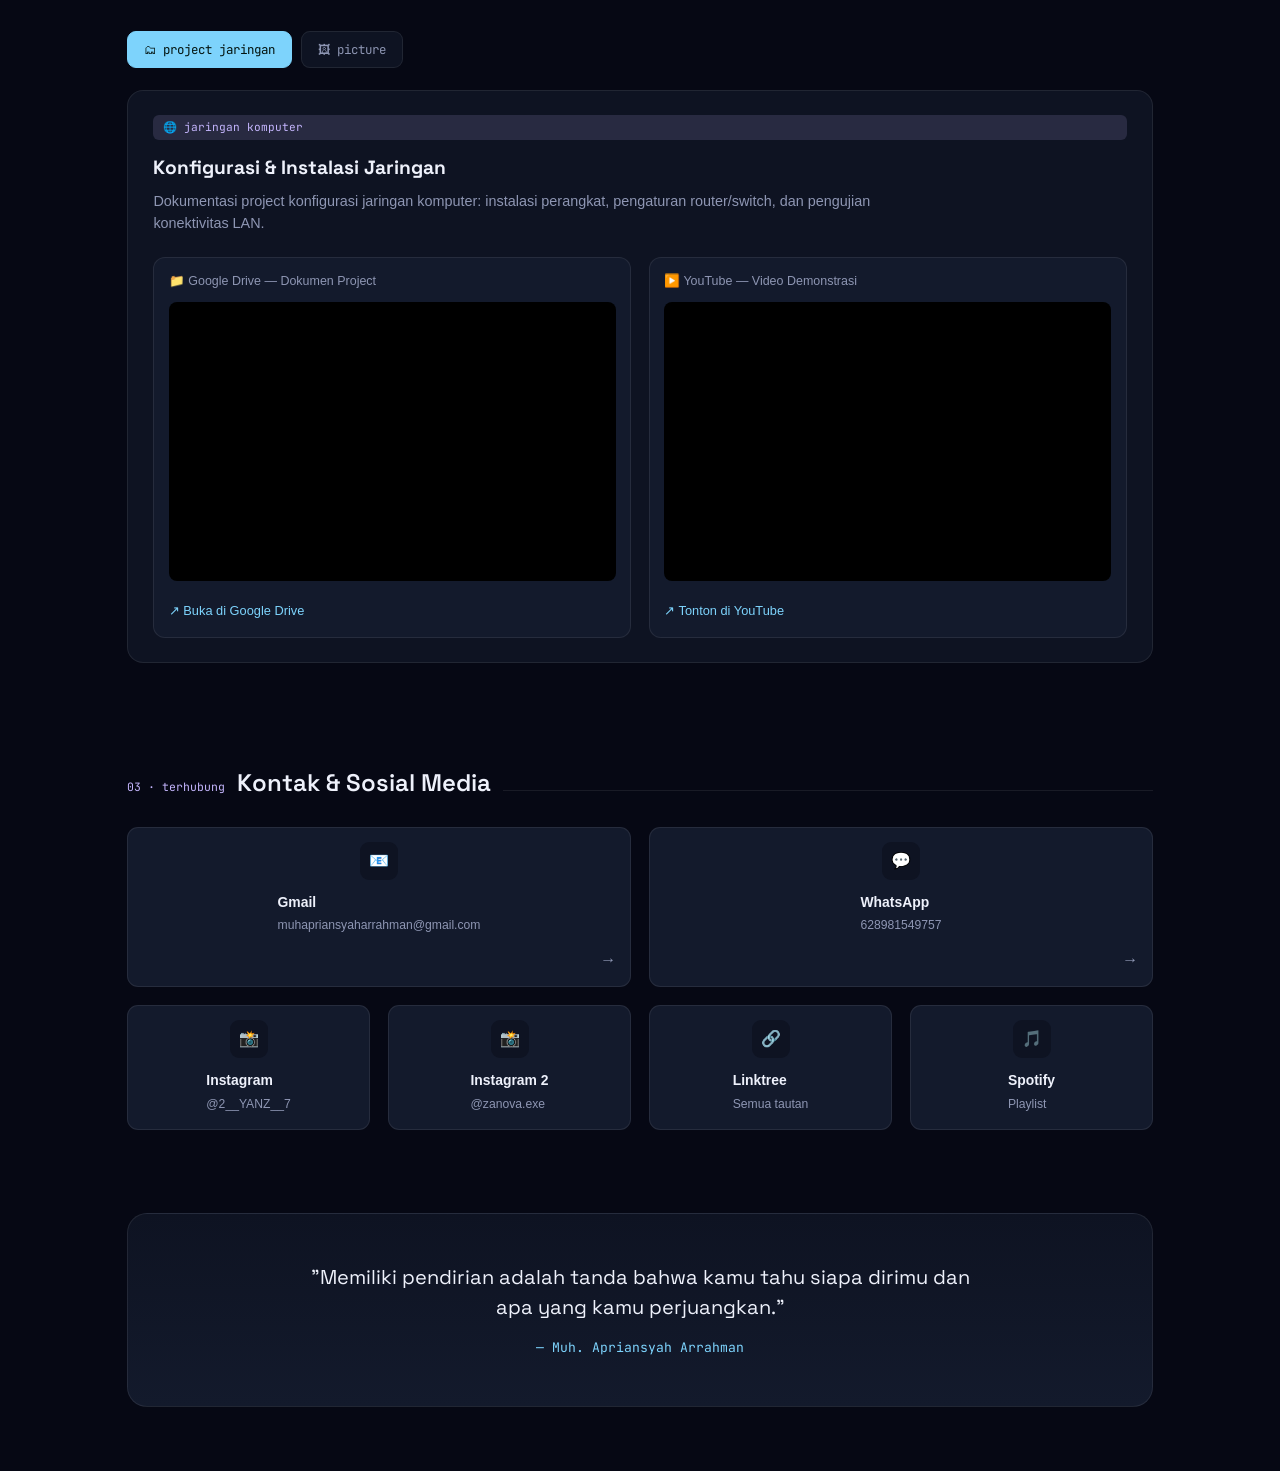
==== commit 6747b11e: "Update contact email and WhatsApp numbers" ====
--- a/index.html
+++ b/index.html
@@ -165,14 +165,14 @@
   <section id="contact" class="reveal">
     <div class="sec-label"><span class="sec-tag">03 · terhubung</span><h2>Kontak & Sosial Media</h2><div class="sec-line"></div></div>
     <div class="bento">
-      <a class="card contact-item b-2x1" href="mailto:zanova.exe27@gmail.com" target="_blank">
+      <a class="card contact-item b-2x1" href="mailto:muhapriansyaharrahman@gmail.com" target="_blank">
         <div class="contact-ic">📧</div>
-        <div><span class="contact-label">Gmail</span><span class="contact-sub">zanova.exe27@gmail.com</span></div>
+        <div><span class="contact-label">Gmail</span><span class="contact-sub">muhapriansyaharrahman@gmail.com</span></div>
         <span class="contact-arrow">→</span>
       </a>
-      <a class="card contact-item b-2x1" href="https://wa.me/6282279405818" target="_blank">
+      <a class="card contact-item b-2x1" href="https://wa.me/628981549757" target="_blank">
         <div class="contact-ic">💬</div>
-        <div><span class="contact-label">WhatsApp</span><span class="contact-sub">082279405818</span></div>
+        <div><span class="contact-label">WhatsApp</span><span class="contact-sub">628981549757</span></div>
         <span class="contact-arrow">→</span>
       </a>
       <a class="card contact-item b-1x1" href="https://www.instagram.com/2__YANZ__7" target="_blank">
--- a/style.css
+++ b/style.css
@@ -0,0 +1,225 @@
+@import url('https://fonts.googleapis.com/css2?family=Space+Grotesk:wght@400;500;600;700&family=Inter:wght@400;500;600&family=JetBrains+Mono:wght@400;500&display=swap');
+
+:root{
+  --bg:#060814;
+  --panel:#0e1322;
+  --panel-2:#131a2c;
+  --line:rgba(255,255,255,0.08);
+  --text:#eef1fb;
+  --muted:#8e96b3;
+  --cyan:#7dd3fc;
+  --cyan-dim:rgba(125,211,252,0.14);
+  --amber:#c4b5fd;
+  --amber-dim:rgba(196,181,253,0.14);
+  --radius:16px;
+  --node-color:228,234,255;
+  --canvas-opacity:0.85;
+}
+*{box-sizing:border-box; margin:0; padding:0;}
+html{scroll-behavior:smooth;}
+body{
+  background:radial-gradient(ellipse 120% 80% at 50% -10%, #101a33 0%, var(--bg) 55%);
+  color:var(--text);
+  font-family:'Inter', sans-serif;
+  line-height:1.5;
+  overflow-x:hidden;
+}
+::selection{background:var(--cyan); color:#04140f;}
+.mono{font-family:'JetBrains Mono', monospace;}
+h1,h2,h3,.display{font-family:'Space Grotesk', sans-serif;}
+a{color:inherit; text-decoration:none;}
+img{max-width:100%; display:block;}
+
+#netCanvas{position:fixed; inset:0; width:100%; height:100%; z-index:0; opacity:var(--canvas-opacity); transition:opacity .3s ease;}
+body, .card, nav, .id-card, .meta-chip, .btn-ghost, .contact-item, .stat-box, .quote, .tab-btn{
+  transition:background-color .25s ease, border-color .25s ease, color .25s ease;
+}
+.grain{
+  position:fixed; inset:0; z-index:1; pointer-events:none; opacity:0.03;
+  background-image:url("data:image/svg+xml,%3Csvg xmlns='http://www.w3.org/2000/svg' width='120' height='120'%3E%3Cfilter id='n'%3E%3CfeTurbulence type='fractalNoise' baseFrequency='0.9' numOctaves='2' stitchTiles='stitch'/%3E%3C/filter%3E%3Crect width='100%25' height='100%25' filter='url(%23n)'/%3E%3C/svg%3E");
+}
+
+/* NAV */
+nav{
+  position:sticky; top:0; z-index:50;
+  display:flex; align-items:center; justify-content:space-between;
+  padding:18px 6vw;
+  background:rgba(9,13,19,0.72);
+  backdrop-filter:blur(14px);
+  border-bottom:1px solid var(--line);
+}
+.nav-logo{font-family:'Space Grotesk',sans-serif; font-weight:600; font-size:1.05rem; letter-spacing:-0.01em;}
+.nav-logo span{color:var(--cyan);}
+.nav-menu{list-style:none; display:flex; gap:2.2rem;}
+.nav-menu a{font-size:0.88rem; color:var(--muted); font-weight:500; position:relative; padding:4px 0; transition:color .2s;}
+.nav-menu a:hover, .nav-menu a.active{color:var(--text);}
+.nav-menu a.active::after{content:''; position:absolute; left:0; bottom:-4px; width:100%; height:2px; background:var(--cyan); border-radius:2px;}
+.hamburger{display:none; flex-direction:column; gap:5px; background:none; border:none; cursor:pointer;}
+.hamburger span{width:22px; height:2px; background:var(--text); border-radius:2px;}
+
+.nav-right{display:flex; align-items:center; gap:1.6rem;}
+
+main{position:relative; z-index:2; max-width:1180px; margin:0 auto; padding:0 6vw;}
+
+/* HERO */
+.hero{display:grid; grid-template-columns:1.15fr 0.85fr; gap:3rem; align-items:center; padding:5.5rem 0 4rem; min-height:80vh;}
+.eyebrow{
+  display:inline-flex; align-items:center; gap:8px;
+  font-family:'JetBrains Mono',monospace; font-size:0.76rem; color:var(--cyan);
+  background:var(--cyan-dim); border:1px solid rgba(79,209,197,0.3);
+  padding:6px 12px; border-radius:100px; margin-bottom:1.6rem;
+}
+.eyebrow::before{content:''; width:6px; height:6px; border-radius:50%; background:var(--cyan); box-shadow:0 0 8px var(--cyan); animation:pulse-dot 1.8s infinite;}
+@keyframes pulse-dot{0%,100%{opacity:1;}50%{opacity:0.35;}}
+
+.hero-name{font-size:clamp(2.4rem,5.2vw,4rem); font-weight:700; line-height:1.04; letter-spacing:-0.02em; margin-bottom:1.3rem;}
+.hero-name .accent{color:var(--cyan);}
+.hero-desc{color:var(--muted); font-size:1.05rem; max-width:34rem; margin-bottom:2rem;}
+.hero-meta{display:flex; flex-wrap:wrap; gap:0.7rem; margin-bottom:2.4rem;}
+.meta-chip{display:flex; align-items:center; gap:8px; font-size:0.82rem; color:var(--text); background:var(--panel); border:1px solid var(--line); padding:8px 14px; border-radius:10px;}
+.meta-chip .k{color:var(--muted); font-family:'JetBrains Mono',monospace; font-size:0.72rem;}
+.hero-cta{display:flex; gap:1rem; flex-wrap:wrap;}
+.btn{display:inline-flex; align-items:center; gap:8px; padding:13px 24px; border-radius:11px; font-weight:600; font-size:0.92rem; transition:transform .18s ease, box-shadow .18s ease;}
+.btn-primary{background:var(--cyan); color:#04140f;}
+.btn-primary:hover{transform:translateY(-2px); box-shadow:0 10px 24px -8px rgba(79,209,197,0.55);}
+.btn-ghost{border:1px solid var(--line); color:var(--text); background:var(--panel);}
+.btn-ghost:hover{border-color:var(--cyan); transform:translateY(-2px);}
+
+.id-card{position:relative; background:linear-gradient(180deg, var(--panel-2), var(--panel)); border:1px solid var(--line); border-radius:20px; padding:2rem 1.8rem;}
+.id-card::before{content:'IDENTITAS-JARINGAN'; font-family:'JetBrains Mono',monospace; font-size:0.65rem; color:var(--muted); letter-spacing:0.08em; position:absolute; top:1.2rem; right:1.6rem;}
+.ring{width:118px; height:118px; border-radius:50%; margin:0 auto 1.1rem; padding:4px; background:conic-gradient(from 180deg, var(--cyan), var(--amber), var(--cyan));}
+.ring img{width:100%; height:100%; object-fit:cover; border-radius:50%; border:4px solid var(--bg);}
+.id-name{text-align:center; font-weight:600; font-size:1.15rem; font-family:'Space Grotesk',sans-serif;}
+.id-role{text-align:center; color:var(--muted); font-size:0.85rem; margin-top:2px; margin-bottom:1.6rem;}
+.id-stats{display:grid; grid-template-columns:repeat(4,1fr); gap:8px;}
+.stat-box{background:var(--panel); border:1px solid var(--line); border-radius:10px; padding:10px 4px; text-align:center;}
+.stat-val{display:block; font-family:'Space Grotesk',sans-serif; font-weight:700; font-size:1.02rem; color:var(--cyan);}
+.stat-lbl{display:block; font-size:0.62rem; color:var(--muted); margin-top:2px; text-transform:uppercase; letter-spacing:.04em;}
+
+/* SECTION LABEL */
+.sec-label{display:flex; align-items:baseline; gap:12px; margin:0 0 1.6rem;}
+.sec-tag{font-family:'JetBrains Mono',monospace; font-size:0.72rem; color:var(--amber); white-space:nowrap;}
+.sec-label h2{font-size:1.5rem; font-weight:600;}
+.sec-line{flex:1; height:1px; background:var(--line);}
+section{padding:3.2rem 0;}
+
+/* ===== TRUE BENTO GRID ===== */
+.bento{
+  display:grid;
+  grid-template-columns:repeat(4, 1fr);
+  grid-auto-rows:minmax(110px, auto);
+  gap:1.1rem;
+}
+.card{
+  background:var(--panel); border:1px solid var(--line); border-radius:var(--radius);
+  padding:1.5rem 1.6rem;
+  transition:border-color .2s ease, transform .2s ease, box-shadow .2s ease;
+  display:flex; flex-direction:column;
+}
+.card:hover{border-color:rgba(79,209,197,0.35); transform:translateY(-2px); box-shadow:0 18px 34px -18px rgba(0,0,0,0.45);}
+.b-1x1{grid-column:span 1; grid-row:span 1;}
+.b-2x1{grid-column:span 2; grid-row:span 1;}
+.b-2x2{grid-column:span 2; grid-row:span 2;}
+.b-3x1{grid-column:span 3; grid-row:span 1;}
+.b-4x1{grid-column:span 4; grid-row:span 1;}
+.b-1x2{grid-column:span 1; grid-row:span 2;}
+
+.card-icon{font-size:1.5rem; margin-bottom:0.7rem;}
+.card-eyebrow{font-family:'JetBrains Mono',monospace; font-size:0.68rem; color:var(--amber); text-transform:uppercase; letter-spacing:.05em; margin-bottom:0.5rem;}
+.card-title{font-weight:600; font-size:1rem; margin-bottom:0.3rem;}
+.card-sub{color:var(--muted); font-size:0.82rem;}
+.card-big-num{font-family:'Space Grotesk',sans-serif; font-weight:700; font-size:2.4rem; color:var(--cyan); line-height:1;}
+
+/* timeline (inside bento tile) */
+.timeline{display:flex; flex-direction:column; gap:1.1rem; margin-top:0.3rem; flex:1;}
+.tl-item{display:flex; gap:12px; position:relative;}
+.tl-item:not(:last-child)::before{content:''; position:absolute; left:14px; top:32px; width:1px; height:calc(100% + 0.2rem); background:var(--line);}
+.tl-dot{width:30px; height:30px; border-radius:8px; background:var(--panel-2); border:1px solid var(--line); display:flex; align-items:center; justify-content:center; font-size:0.88rem; flex-shrink:0;}
+.tl-title{font-weight:600; font-size:0.9rem;}
+.tl-sub{color:var(--muted); font-size:0.76rem; margin-top:1px;}
+.tl-badge{display:inline-block; margin-top:5px; font-family:'JetBrains Mono',monospace; font-size:0.63rem; background:var(--cyan-dim); color:var(--cyan); padding:2px 7px; border-radius:5px;}
+
+/* skills */
+.skill-item{margin-bottom:0.95rem;}
+.skill-item:last-child{margin-bottom:0;}
+.skill-head{display:flex; justify-content:space-between; font-size:0.82rem; margin-bottom:5px;}
+.skill-pct{font-family:'JetBrains Mono',monospace; color:var(--cyan); font-size:0.74rem;}
+.skill-track{height:6px; background:var(--panel-2); border-radius:4px; overflow:hidden;}
+.skill-fill{height:100%; border-radius:4px; background:linear-gradient(90deg,var(--cyan),var(--amber)); width:0; transition:width 1.1s cubic-bezier(.4,0,.2,1);}
+
+.hobby-icon{font-size:1.7rem; margin-bottom:auto; display:block;}
+.hobby-title{font-weight:600; font-size:0.92rem; margin-top:0.8rem;}
+.hobby-sub{color:var(--muted); font-size:0.78rem; margin-top:2px;}
+
+.mini-thumb-row{display:flex; gap:6px; margin-top:auto; padding-top:0.8rem;}
+.mini-thumb{width:36px; height:36px; border-radius:8px; overflow:hidden; border:1px solid var(--line); flex-shrink:0;}
+.mini-thumb img{width:100%; height:100%; object-fit:cover;}
+
+/* tabs / project */
+.tab-bar{display:flex; gap:0.6rem; margin-bottom:1.4rem;}
+.tab-btn{font-family:'JetBrains Mono',monospace; font-size:0.78rem; background:var(--panel); border:1px solid var(--line); color:var(--muted); padding:9px 16px; border-radius:9px; cursor:pointer; transition:all .2s;}
+.tab-btn.active{color:#04140f; background:var(--cyan); border-color:var(--cyan);}
+.tab-content{display:none;}
+.tab-content.active{display:block;}
+.project-badge{display:inline-block; font-family:'JetBrains Mono',monospace; font-size:0.7rem; color:var(--amber); background:var(--amber-dim); padding:4px 10px; border-radius:6px; margin-bottom:0.9rem;}
+.project-title{font-size:1.2rem; margin-bottom:0.5rem;}
+.project-desc{color:var(--muted); font-size:0.9rem; max-width:46rem; margin-bottom:1.4rem;}
+.preview-grid{display:grid; grid-template-columns:1fr 1fr; gap:1.1rem;}
+.preview-box{background:var(--panel-2); border:1px solid var(--line); border-radius:12px; padding:0.9rem; overflow:hidden;}
+.preview-label{display:flex; align-items:center; gap:8px; font-size:0.78rem; color:var(--muted); margin-bottom:0.7rem;}
+.preview-iframe{width:100%; aspect-ratio:16/10; border:0; border-radius:8px; background:#000;}
+.preview-open{display:inline-block; margin-top:0.8rem; font-size:0.8rem; color:var(--cyan); font-weight:500;}
+.empty-box{text-align:center; padding:3rem 1rem; color:var(--muted);}
+.empty-box .ic{font-size:2rem; display:block; margin-bottom:0.8rem;}
+
+/* contact */
+.contact-item{display:flex; align-items:center; gap:12px; padding:14px; border-radius:11px; border:1px solid var(--line); background:var(--panel-2); transition:border-color .2s, transform .2s; height:100%;}
+.contact-item:hover{border-color:var(--cyan); transform:translateX(3px);}
+.contact-ic{width:38px; height:38px; border-radius:9px; background:var(--panel); display:flex; align-items:center; justify-content:center; flex-shrink:0;}
+.contact-label{font-weight:600; font-size:0.87rem; display:block;}
+.contact-sub{color:var(--muted); font-size:0.76rem;}
+.contact-arrow{margin-left:auto; color:var(--muted);}
+
+/* quote */
+.quote{text-align:center; padding:3rem 2rem; border:1px solid var(--line); border-radius:20px; background:linear-gradient(180deg, var(--panel), var(--panel-2)); margin:2rem 0 4rem; position:relative;}
+.quote-text{font-family:'Space Grotesk',sans-serif; font-size:1.25rem; max-width:42rem; margin:0 auto 1rem; line-height:1.5;}
+.quote-attr{color:var(--cyan); font-family:'JetBrains Mono',monospace; font-size:0.82rem;}
+
+/* certificate gallery bento */
+.cert-tile{position:relative; overflow:hidden; padding:0; justify-content:flex-end; min-height:220px;}
+.cert-tile.b-2x2{min-height:460px;}
+.cert-tile-photos{position:absolute; inset:0; display:grid; gap:2px;}
+.cert-tile-photos.n1{grid-template-columns:1fr;}
+.cert-tile-photos.n2{grid-template-columns:1fr 1fr;}
+.cert-tile-photos a{display:block; height:100%; overflow:hidden; position:relative;}
+.cert-tile-photos img{width:100%; height:100%; object-fit:cover; transition:transform .35s ease;}
+.cert-tile-photos a:hover img{transform:scale(1.06);}
+.cert-tile-label{
+  position:relative; z-index:2; padding:0.9rem 1.1rem;
+  background:linear-gradient(0deg, rgba(9,13,19,0.92), rgba(9,13,19,0));
+  font-weight:600; font-size:0.88rem;
+}
+
+.reveal{opacity:0; transform:translateY(18px); transition:opacity .6s ease, transform .6s ease;}
+.reveal.show{opacity:1; transform:none;}
+
+@media (max-width:860px){
+  .hero{grid-template-columns:1fr; padding-top:2.2rem;}
+  .bento{grid-template-columns:repeat(2, 1fr);}
+  .b-2x1,.b-3x1,.b-4x1{grid-column:span 2;}
+  .b-2x2{grid-column:span 2;}
+  .b-1x2{grid-row:span 1;}
+  .preview-grid{grid-template-columns:1fr;}
+  .nav-menu{
+    position:fixed; inset:0 0 0 30%; top:0; height:100vh;
+    background:rgba(9,13,19,0.98); backdrop-filter:blur(10px);
+    flex-direction:column; justify-content:center; padding:2rem;
+    transform:translateX(100%); transition:transform .3s ease; z-index:60;
+  }
+  .nav-menu.open{transform:translateX(0);}
+  .hamburger{display:flex;}
+}
+@media (max-width:480px){
+  .bento{grid-template-columns:1fr;}
+  .b-1x1,.b-2x1,.b-2x2,.b-3x1,.b-4x1,.b-1x2{grid-column:span 1; grid-row:span 1;}
+}
